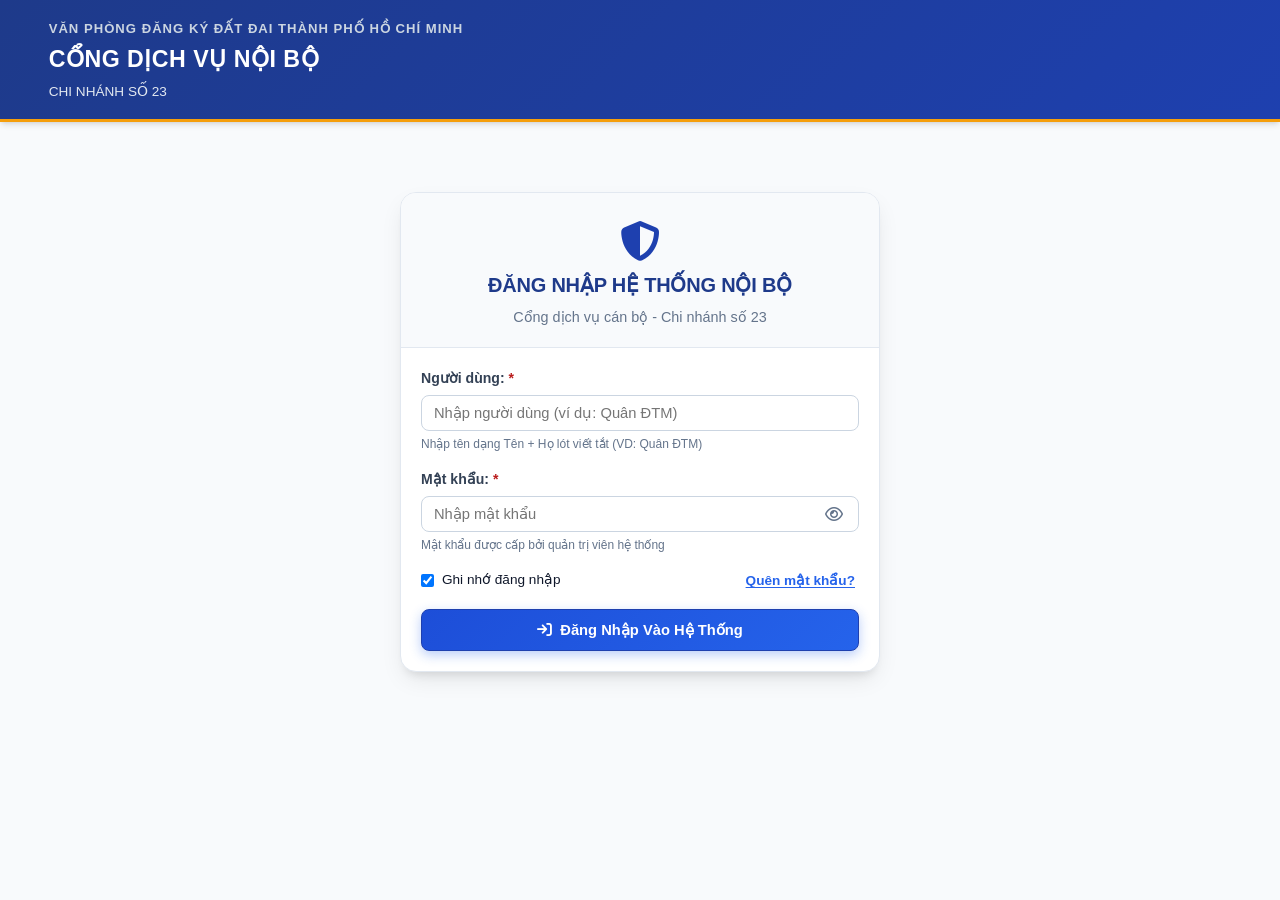
==== index.html @ 9737fd19 "fix(auth): bo hoan toan cccd, doi thanh nguoi dung va ghi nho dang nhap" ====
<!DOCTYPE html>
<html lang="vi">
<head>
  <meta charset="UTF-8">
  <meta name="viewport" content="width=device-width, initial-scale=1.0">
  <title>Cổng Dịch Vụ Nội Bộ - VPĐK Chi Nhánh 23</title>
  
  <!-- FontAwesome 6 Icons -->
  <link rel="stylesheet" href="https://cdnjs.cloudflare.com/ajax/libs/font-awesome/6.4.0/css/all.min.css">
  
  <!-- Giao diện chuẩn hệ thống -->
  <link rel="stylesheet" href="css/style.css">
</head>
<body>

  <!-- ==================== HEADER HỆ THỐNG ==================== -->
  <header class="app-header">
    <div class="header-container">
      <div class="header-title-box">
        <span class="agency-name">VĂN PHÒNG ĐĂNG KÝ ĐẤT ĐAI THÀNH PHỐ HỒ CHÍ MINH</span>
        <h1 class="system-title">CỔNG DỊCH VỤ NỘI BỘ</h1>
        <span class="sub-agency">CHI NHÁNH SỐ 23</span>
      </div>

      <!-- Khu vực thông tin cán bộ đăng nhập (Chỉ hiện khi đã đăng nhập) -->
      <div class="header-action-box" id="headerUserArea" style="display: none;">
        <div class="user-badge">
          <span class="user-icon-svg-box">
            <svg class="user-avatar-svg" viewBox="0 0 24 24" width="20" height="20" fill="none" stroke="currentColor" stroke-width="2" stroke-linecap="round" stroke-linejoin="round"><path d="M20 21v-2a4 4 0 0 0-4-4H8a4 4 0 0 0-4 4v2"/><circle cx="12" cy="7" r="4"/></svg>
          </span>
          <div class="user-info-text">
            <strong id="displayUserName">Cán bộ</strong>
            <small id="displayUserRole">Chi nhánh 23</small>
          </div>
        </div>
        <button id="btnLogout" class="btn btn-header-logout btn-sm">
          <i class="fa-solid fa-arrow-right-from-bracket mr-1"></i> Đăng xuất
        </button>
      </div>
    </div>
  </header>

  <!-- Thông báo Toast Notification -->
  <div id="toastContainer" class="toast-container"></div>

  <!-- ==================== NỘI DUNG CHÍNH ==================== -->
  <main class="main-content">

    <!-- ==================== 1. MÀN HÌNH ĐĂNG NHẬP ==================== -->
    <section id="loginSection" class="card login-card">
      <!-- Đầu form: Xếp DỌC (TRÊN DƯỚI) hoàn toàn, không chia 2 cột -->
      <div class="login-card-header">
        <div class="login-icon-box">
          <i class="fa-solid fa-shield-halved"></i>
        </div>
        <h2 class="login-title">ĐĂNG NHẬP HỆ THỐNG NỘI BỘ</h2>
        <p class="login-subtitle">Cổng dịch vụ cán bộ - Chi nhánh số 23</p>
      </div>

      <div class="card-body">
        <form id="loginForm" autocomplete="on">
          <div class="form-group">
            <label for="loginUsername">Người dùng: <span class="required">*</span></label>
            <div class="password-input-group">
              <input type="text" id="loginUsername" class="form-control" placeholder="Nhập người dùng (ví dụ: Quân ĐTM)" required autocomplete="username">
            </div>
            <small class="field-hint">Nhập tên dạng Tên + Họ lót viết tắt (VD: Quân ĐTM)</small>
          </div>

          <div class="form-group">
            <label for="loginPassword">Mật khẩu: <span class="required">*</span></label>
            <div class="password-input-group">
              <input type="password" id="loginPassword" class="form-control" placeholder="Nhập mật khẩu" required autocomplete="current-password">
              <button type="button" class="btn-toggle-password" id="btnToggleLoginPassword" title="Hiện/ẩn mật khẩu">
                <i class="fa-regular fa-eye"></i>
              </button>
            </div>
            <small class="field-hint">Mật khẩu được cấp bởi quản trị viên hệ thống</small>
          </div>

          <div class="form-check-group login-options-row">
            <label class="checkbox-label">
              <input type="checkbox" id="rememberMe" checked>
              <span>Ghi nhớ đăng nhập</span>
            </label>
            <button type="button" id="btnForgotPassword" class="btn-forgot-password">Quên mật khẩu?</button>
          </div>

          <button type="submit" id="btnLogin" class="btn btn-primary btn-block">
            <i class="fa-solid fa-arrow-right-to-bracket mr-1"></i>
            <span class="btn-text">Đăng Nhập Vào Hệ Thống</span>
          </button>
        </form>
      </div>
    </section>

    <!-- ==================== 2. TRANG CHỦ / PORTAL HUB ==================== -->
    <section id="portalHubSection" class="hub-section" style="display: none;">
      <!-- Hero Banner -->
      <div class="hub-hero-banner">
        <div class="hub-hero-content">
          <h2>Xin chào, <span id="hubGreetingName">Đồng chí</span>!</h2>
          <p>Chào mừng bạn đến với Cổng Dịch Vụ Nội Bộ Chi nhánh số 23. Vui lòng lựa chọn phân hệ làm việc bên dưới:</p>
          <div class="hub-hero-meta">
            <div class="hub-hero-meta-item">
              <i class="fa-solid fa-building-user"></i>
              <span>Đơn vị: <strong>Chi nhánh số 23</strong></span>
            </div>
            <div class="hub-hero-meta-item">
              <i class="fa-solid fa-id-badge"></i>
              <span id="hubUserRole">Chức vụ: <strong>Cán bộ</strong></span>
            </div>
            <div class="hub-hero-meta-item">
              <i class="fa-solid fa-address-card"></i>
              <span id="hubUserAccount">Người dùng: <strong>Đang tải...</strong></span>
            </div>
            <div class="hub-hero-meta-item">
              <i class="fa-solid fa-calendar-day"></i>
              <span id="hubCurrentDate">Hôm nay</span>
            </div>
          </div>
        </div>
      </div>

      <!-- Grid 4 Card Phân Hệ Nghiệp Vụ -->
      <div class="hub-cards-grid">
        <!-- Phân hệ 1: Lịch Công Tác Tuần -->
        <div class="hub-selection-card card-schedule" id="cardSelectSchedule">
          <div class="hub-card-header">
            <div class="hub-card-icon">
              <i class="fa-solid fa-calendar-days"></i>
            </div>
            <div class="hub-card-titles">
              <span class="hub-card-subtitle">Hành chính & Quản lý điều hành</span>
              <h3>ĐĂNG KÝ LỊCH CÔNG TÁC TUẦN</h3>
            </div>
          </div>
          <div class="hub-card-desc">
            Quản lý, đăng ký và tổng hợp lịch họp giao ban, tiếp công dân, kiểm tra hiện trạng thực địa và các cuộc họp tuần của Ban Giám đốc và các Tổ chuyên môn. Xuất văn bản Word (.docx) chuẩn thể thức Nghị định 30/2020/NĐ-CP.
          </div>
          <div class="hub-card-tags">
            <span class="hub-card-tag"><i class="fa-solid fa-file-word text-blue-600 mr-1"></i> Chuẩn NĐ 30/2020</span>
            <span class="hub-card-tag"><i class="fa-solid fa-clock mr-1"></i> Tự động tính Thứ</span>
            <span class="hub-card-tag"><i class="fa-solid fa-shield-halved mr-1"></i> Lưu trữ bảo mật</span>
          </div>
          <div class="hub-card-footer">
            <a href="lich_tuan.html" class="btn-enter-system" id="btnHubGoSchedule">
              <span>Vào Phân Hệ Lịch Tuần</span>
              <i class="fa-solid fa-arrow-right"></i>
            </a>
          </div>
        </div>

        <!-- Phân hệ 2: IT Helpdesk Sự Cố Máy Tính -->
        <div class="hub-selection-card card-it" id="cardSelectHelpdesk">
          <div class="hub-card-header">
            <div class="hub-card-icon">
              <i class="fa-solid fa-headset"></i>
            </div>
            <div class="hub-card-titles">
              <span class="hub-card-subtitle">Công nghệ thông tin & Thiết bị</span>
              <h3>IT HELPDESK & BÁO SỰ CỐ MÁY TÍNH</h3>
            </div>
          </div>
          <div class="hub-card-desc">
            Tiếp nhận và chẩn đoán nhanh sự cố thiết bị tin học (máy tính, máy in, mạng LAN/Internet, phần mềm nghiệp vụ, chữ ký số). Tự động nhận diện cấu hình máy, dán ảnh chụp màn hình phím tắt Ctrl+V và theo dõi hàng đợi xử lý trực tiếp.
          </div>
          <div class="hub-card-tags">
            <span class="hub-card-tag"><i class="fa-solid fa-microchip text-amber-600 mr-1"></i> Tự nhận diện cấu hình</span>
            <span class="hub-card-tag"><i class="fa-solid fa-paste mr-1"></i> Dán ảnh Ctrl + V</span>
            <span class="hub-card-tag"><i class="fa-solid fa-satellite-dish mr-1"></i> Monitoring Live</span>
          </div>
          <div class="hub-card-footer">
            <a href="it_helpdesk.html" class="btn-enter-system" id="btnHubGoHelpdesk">
              <span>Vào Phân Hệ IT Helpdesk</span>
              <i class="fa-solid fa-arrow-right"></i>
            </a>
          </div>
        </div>

        <!-- Phân hệ 3: Lãnh Đạo Giao Việc & Bảng Tiến Độ -->
        <div class="hub-selection-card card-task" id="cardSelectTask">
          <div class="hub-card-header">
            <div class="hub-card-icon">
              <i class="fa-solid fa-list-check"></i>
            </div>
            <div class="hub-card-titles">
              <span class="hub-card-subtitle">Chỉ đạo điều hành & Đôn đốc</span>
              <h3>LÃNH ĐẠO GIAO VIỆC & TIẾN ĐỘ</h3>
            </div>
          </div>
          <div class="hub-card-desc">
            Phân công nhiệm vụ, chỉ đạo xử lý văn bản, giao việc chuyên môn cho 82 cán bộ thuộc 5 tổ. Bảng theo dõi tiến độ thời gian thực, cảnh báo quá hạn Deadline, và in phiếu giao việc chuẩn hành chính.
          </div>
          <div class="hub-card-tags">
            <span class="hub-card-tag"><i class="fa-solid fa-users text-amber-600 mr-1"></i> 82 Cán bộ CN23</span>
            <span class="hub-card-tag"><i class="fa-solid fa-bell text-rose-500 mr-1"></i> Cảnh báo Deadline</span>
            <span class="hub-card-tag"><i class="fa-solid fa-print mr-1"></i> In phiếu giao việc</span>
          </div>
          <div class="hub-card-footer">
            <a href="giao_viec.html" class="btn-enter-system" id="btnHubGoTask">
              <span>Vào Phân Hệ Giao Việc</span>
              <i class="fa-solid fa-arrow-right"></i>
            </a>
          </div>
        </div>

        <!-- Phân hệ 4: Báo Cáo Số Liệu Thực Hiện Cấp Tổ -->
        <div class="hub-selection-card card-report" id="cardSelectReport">
          <div class="hub-card-header">
            <div class="hub-card-icon">
              <i class="fa-solid fa-chart-pie"></i>
            </div>
            <div class="hub-card-titles">
              <span class="hub-card-subtitle">Chỉ số KPI & Tổng hợp số liệu</span>
              <h3>BÁO CÁO SỐ LIỆU CẤP TỔ & KPI</h3>
            </div>
          </div>
          <div class="hub-card-desc">
            Thu thập và theo dõi 8 nhóm chỉ tiêu chuyên môn định kỳ tuần/tháng (tiếp nhận, giải quyết, nộp trực tuyến, nghĩa vụ tài chính, số hóa, VBDLIS). Tự động tính toán tỷ lệ đúng hạn và giám sát KPI.
          </div>
          <div class="hub-card-tags">
            <span class="hub-card-tag"><i class="fa-solid fa-gauge-high text-emerald-600 mr-1"></i> 8 Nhóm chỉ tiêu</span>
            <span class="hub-card-tag"><i class="fa-solid fa-calculator mr-1"></i> Tự tính tỷ lệ %</span>
            <span class="hub-card-tag"><i class="fa-solid fa-file-excel text-emerald-700 mr-1"></i> Xuất Excel & In A4</span>
          </div>
          <div class="hub-card-footer">
            <a href="bao_cao_to.html" class="btn-enter-system" id="btnHubGoReport">
              <span>Vào Phân Hệ Báo Cáo Tổ</span>
              <i class="fa-solid fa-arrow-right"></i>
            </a>
          </div>
        </div>
      </div>

      <!-- Thanh Tiện Ích Phụ -->
      <div style="display: flex; flex-wrap: wrap; gap: 12px; justify-content: center; margin-top: 15px;">
        <a href="https://drive.google.com/drive/folders/1T2LVJKymM-52KBLNeabYxtAT4zfXneND" target="_blank" class="btn btn-secondary btn-sm" style="text-decoration: none;">
          <i class="fa-solid fa-folder-open text-amber-500 mr-1"></i> Mở Kho Phần Mềm Cài Đặt (Google Drive)
        </a>
      </div>
    </section>

  </main>

  <!-- ==================== SCRIPT XỬ LÝ ĐĂNG NHẬP & HUB ==================== -->
  <script>
    // Link kết nối trực tiếp đến Google Apps Script & Google Sheet
    const DEFAULT_SCRIPT_URL = "https://script.google.com/macros/s/AKfycbxLjARkYWp2TegCCdMcfVc3W6qQm6PmhFz71-y8zB_xFXxXbRXpsUhk6aPbJtqVqUHE/exec";
    
    // Toast Notification
    function showToast(message, type = "info") {
      const container = document.getElementById("toastContainer");
      if (!container) return;
      const toast = document.createElement("div");
      toast.className = `toast toast-${type}`;
      toast.innerHTML = `<span class="toast-icon">${type === "success" ? "✓" : (type === "error" ? "✗" : "ℹ")}</span><span class="toast-message">${message}</span>`;
      container.appendChild(toast);
      setTimeout(() => {
        toast.style.opacity = "0";
        setTimeout(() => toast.remove(), 300);
      }, 4000);
    }

    // Toggle Password Visibility
    const btnToggle = document.getElementById("btnToggleLoginPassword");
    const passInput = document.getElementById("loginPassword");
    if (btnToggle && passInput) {
      btnToggle.addEventListener("click", () => {
        const isPass = passInput.type === "password";
        passInput.type = isPass ? "text" : "password";
        btnToggle.innerHTML = isPass ? '<i class="fa-regular fa-eye-slash"></i>' : '<i class="fa-regular fa-eye"></i>';
      });
    }

    // Forgot Password
    const btnForgot = document.getElementById("btnForgotPassword");
    if (btnForgot) {
      btnForgot.addEventListener("click", () => {
        alert("THÔNG BÁO QUÊN MẬT KHẨU:\n\nVui lòng liên hệ Tổ Hành chính - Tổng hợp (Đ/c Tuyền - SĐT: 0909736435) hoặc Quản trị viên để được cấp lại mật khẩu đăng nhập.");
      });
    }

    // Cập nhật ngày hôm nay
    function updateCurrentDate() {
      const now = new Date();
      const days = ["Chủ Nhật", "Thứ Hai", "Thứ Ba", "Thứ Tư", "Thứ Năm", "Thứ Sáu", "Thứ Bảy"];
      const dd = String(now.getDate()).padStart(2, "0");
      const mm = String(now.getMonth() + 1).padStart(2, "0");
      const yyyy = now.getFullYear();
      const el = document.getElementById("hubCurrentDate");
      if (el) el.textContent = `${days[now.getDay()]}, ${dd}/${mm}/${yyyy}`;
    }

    // Hiển thị giao diện Hub
    function showHub(user) {
      document.getElementById("loginSection").style.display = "none";
      document.getElementById("portalHubSection").style.display = "block";
      document.getElementById("headerUserArea").style.display = "flex";

      const name = user.fullname || user.ho_ten || user.name || "Cán bộ";
      const username = user.username || "";
      const phone = user.phone || user.so_dien_thoai || "";
      const role = user.position || user.chuc_vu || "Cán bộ";

      document.getElementById("displayUserName").textContent = name;
      document.getElementById("displayUserRole").textContent = role;
      document.getElementById("hubGreetingName").textContent = name;
      document.getElementById("hubUserRole").innerHTML = `Chức vụ: <strong>${role}</strong>`;
      const accountEl = document.getElementById("hubUserAccount") || document.getElementById("hubUserCccd");
      if (accountEl) {
        let displayStr = username || name;
        if (phone) displayStr += ` • SĐT: ${phone}`;
        accountEl.innerHTML = `Người dùng: <strong>${displayStr || "Đã xác thực"}</strong>`;
      }
      updateCurrentDate();
    }

    // Hiển thị giao diện Đăng nhập
    function showLogin() {
      document.getElementById("loginSection").style.display = "block";
      document.getElementById("portalHubSection").style.display = "none";
      document.getElementById("headerUserArea").style.display = "none";
    }

    // Kiểm tra phiên đăng nhập: Mở mới luôn yêu cầu đăng nhập, chỉ duy trì trong cùng phiên sessionStorage
    function checkSession() {
      // Dọn dẹp dứt điểm các key rác cũ từ phiên bản thử nghiệm trước (tránh auto-login ngoài ý muốn)
      localStorage.removeItem("vpdk_current_user");
      sessionStorage.removeItem("vpdk_current_user");
      localStorage.removeItem("binhduong_user");

      // Khôi phục Người dùng đã ghi nhớ (nếu có) để người dùng đỡ phải gõ lại
      const rememberedAccount = localStorage.getItem("vpdk_remembered_username") || localStorage.getItem("vpdk_remembered_cccd");
      const usernameInput = document.getElementById("loginUsername") || document.getElementById("loginCccd");
      if (rememberedAccount && usernameInput) {
        usernameInput.value = rememberedAccount;
      }

      // Chỉ duy trì đăng nhập nếu người dùng đang trong cùng một phiên duyệt web (sessionStorage)
      const raw = sessionStorage.getItem("binhduong_user");
      if (raw) {
        try {
          const user = JSON.parse(raw);
          showHub(user);
          return true;
        } catch (e) {
          sessionStorage.removeItem("binhduong_user");
        }
      }

      // Mặc định khi mở mới: Luôn luôn hiển thị màn hình ĐĂNG NHẬP để cán bộ nhập Mật khẩu
      showLogin();
      return false;
    }

    // Xử lý Đăng xuất
    const btnLogout = document.getElementById("btnLogout");
    if (btnLogout) {
      btnLogout.addEventListener("click", () => {
        sessionStorage.removeItem("binhduong_user");
        sessionStorage.removeItem("vpdk_current_user");
        localStorage.removeItem("binhduong_user");
        localStorage.removeItem("vpdk_current_user");
        showToast("Đã đăng xuất khỏi hệ thống thành công.", "info");
        showLogin();
      });
    }

    // XỬ LÝ ĐĂNG NHẬP: HỖ TRỢ USERNAME (Quân ĐTM) - KIỂM TRA TRỰC TIẾP TỪ GOOGLE SHEET
    const loginForm = document.getElementById("loginForm");
    if (loginForm) {
      loginForm.addEventListener("submit", async (e) => {
        e.preventDefault();
        const inputEl = document.getElementById("loginUsername") || document.getElementById("loginCccd");
        let identifier = (inputEl ? inputEl.value : "").trim().replace(/^'+/, "");
        const password = (document.getElementById("loginPassword").value || "").trim();
        const remember = document.getElementById("rememberMe").checked;

        if (!identifier || !password) {
          showToast("Vui lòng nhập đầy đủ Người dùng và Mật khẩu!", "error");
          return;
        }

        const btnLogin = document.getElementById("btnLogin");
        btnLogin.disabled = true;
        btnLogin.innerHTML = '<i class="fa-solid fa-spinner fa-spin mr-1"></i> Đang xác thực...';

        let result = null;

        // 1. Gửi trực tiếp lên máy chủ qua POST
        try {
          const res = await fetch(DEFAULT_SCRIPT_URL, {
            method: "POST",
            headers: { "Content-Type": "text/plain;charset=utf-8" },
            body: JSON.stringify({ action: "login", username: identifier, cccd: identifier, password: password })
          });
          result = await res.json();
        } catch (postErr) {
          console.warn("POST error, fallback to GET:", postErr);
        }

        // 2. Dự phòng qua GET nếu POST bị mạng chặn
        if (!result) {
          try {
            const getUrl = `${DEFAULT_SCRIPT_URL}?action=login&username=${encodeURIComponent(identifier)}&cccd=${encodeURIComponent(identifier)}&password=${encodeURIComponent(password)}&t=${Date.now()}`;
            const resGet = await fetch(getUrl);
            result = await resGet.json();
          } catch (getErr) {
            console.warn("GET error:", getErr);
          }
        }

        btnLogin.disabled = false;
        btnLogin.innerHTML = '<i class="fa-solid fa-arrow-right-to-bracket mr-1"></i> <span class="btn-text">Đăng Nhập Vào Hệ Thống</span>';

        if (result) {
          if (result.success && result.user) {
            const u = result.user;
            if (u.status === "Đã nghỉ") {
              alert(`❌ CẢNH BÁO TRUY CẬP:\n\nCán bộ ${u.fullname} đã được ghi nhận trạng thái ĐÃ NGHỈ LÀM VIỆC trên hệ thống nội bộ.\nTài khoản đã bị vô hiệu hóa.`);
              return;
            }

            const userObj = {
              username: u.username || identifier,
              fullname: u.fullname || ("Cán bộ " + (u.username || identifier)),
              name: u.fullname || ("Cán bộ " + (u.username || identifier)),
              cccd: u.cccd || "",
              phone: u.phone || "",
              email: u.email || u.username || identifier,
              position: u.position || "Cán bộ",
              department: u.department || "Chi nhánh số 23",
              role: u.role || "user",
              status: u.status || "Đang làm việc"
            };

            // Ghi nhớ tài khoản nếu người dùng tích chọn
            if (remember) {
              localStorage.setItem("vpdk_remembered_username", userObj.username || identifier);
            } else {
              localStorage.removeItem("vpdk_remembered_username");
              localStorage.removeItem("vpdk_remembered_cccd");
            }

            // Phiên làm việc chỉ lưu trong sessionStorage để bảo mật, đóng trình duyệt là hết phiên
            sessionStorage.setItem("binhduong_user", JSON.stringify(userObj));
            sessionStorage.setItem("vpdk_current_user", JSON.stringify(userObj));
            localStorage.removeItem("binhduong_user");
            localStorage.removeItem("vpdk_current_user");

            showHub(userObj);
            return;
          } else {
            if (result.isRetired) {
              alert(`❌ CẢNH BÁO TRUY CẬP:\n\n${result.message}`);
            } else {
              showToast(result.message || "Tên người dùng hoặc Mật khẩu không chính xác!", "error");
            }
            return;
          }
        } else {
          // Lỗi mất kết nối Internet hoàn toàn
          showToast("Không thể kết nối đến máy chủ hệ thống! Vui lòng kiểm tra lại đường truyền mạng.", "error");
        }
      });
    }

    // Khởi chạy khi load trang
    document.addEventListener("DOMContentLoaded", () => {
      checkSession();
    });
  </script>
</body>
</html>
---- css/style.css ----
/* =========================================================================
   STYLE.CSS: GIAO DIỆN HỆ THỐNG ĐĂNG KÝ LỊCH TUẦN VPĐK
   ========================================================================= */

:root {
  --primary: #1e40af;
  --primary-hover: #1d4ed8;
  --primary-light: #eff6ff;
  --secondary: #475569;
  --secondary-hover: #334155;
  --success: #15803d;
  --success-hover: #166534;
  --danger: #b91c1c;
  --warning: #b45309;
  --info: #0284c7;
  
  --bg-main: #f8fafc;
  --bg-card: #ffffff;
  --border-color: #cbd5e1;
  --border-focus: #3b82f6;
  
  --text-main: #0f172a;
  --text-muted: #64748b;
  --text-light: #ffffff;
  
  --shadow-sm: 0 1px 2px 0 rgb(0 0 0 / 0.05);
  --shadow-md: 0 4px 6px -1px rgb(0 0 0 / 0.1), 0 2px 4px -2px rgb(0 0 0 / 0.1);
  --shadow-lg: 0 10px 15px -3px rgb(0 0 0 / 0.1), 0 4px 6px -4px rgb(0 0 0 / 0.1);
  
  --radius-sm: 4px;
  --radius-md: 8px;
  --radius-lg: 12px;
}

* {
  box-sizing: border-box;
  margin: 0;
  padding: 0;
}

body {
  font-family: -apple-system, BlinkMacSystemFont, "Segoe UI", Roboto, "Helvetica Neue", Arial, sans-serif;
  background-color: var(--bg-main);
  color: var(--text-main);
  line-height: 1.5;
  min-height: 100vh;
  display: flex;
  flex-direction: column;
}

/* ================= HEADER ================= */
.app-header {
  background: linear-gradient(135deg, #1e3a8a 0%, #1e40af 100%);
  color: var(--text-light);
  padding: 16px 24px;
  box-shadow: var(--shadow-md);
  border-bottom: 3px solid #f59e0b;
}

.header-container {
  max-width: 1680px;
  width: 96%;
  margin: 0 auto;
  display: flex;
  justify-content: space-between;
  align-items: center;
  flex-wrap: wrap;
  gap: 16px;
}

.agency-name {
  font-size: 0.82rem;
  letter-spacing: 1px;
  font-weight: 600;
  color: #cbd5e1;
  text-transform: uppercase;
}

.system-title {
  font-size: 1.45rem;
  font-weight: 700;
  letter-spacing: 0.5px;
  margin: 2px 0;
  color: #ffffff;
}

.sub-agency {
  font-size: 0.85rem;
  color: #e2e8f0;
  font-weight: 500;
}

.header-action-box {
  display: flex;
  align-items: center;
  gap: 12px;
}

.user-badge {
  display: flex;
  align-items: center;
  gap: 8px;
  background: rgba(255, 255, 255, 0.15);
  padding: 6px 12px;
  border-radius: var(--radius-md);
  backdrop-filter: blur(4px);
}

.user-icon {
  font-size: 1.2rem;
}

.user-info-text {
  display: flex;
  flex-direction: column;
  line-height: 1.2;
}

.user-info-text strong {
  font-size: 0.9rem;
}

.user-info-text small {
  font-size: 0.75rem;
  color: #cbd5e1;
}

/* ================= MAIN CONTENT ================= */
.main-content {
  flex: 1;
  max-width: 1680px;
  width: 96%;
  margin: 20px auto;
  padding: 0 16px;
}

/* ================= CARDS & LAYOUT ================= */
.card {
  background-color: var(--bg-card);
  border-radius: var(--radius-lg);
  border: 1px solid var(--border-color);
  box-shadow: 0 2px 6px rgba(0, 0, 0, 0.05);
  overflow: hidden;
}

.card-header {
  padding: 16px 20px;
  border-bottom: 1px solid var(--border-color);
  background-color: #f1f5f9;
  display: flex;
  justify-content: space-between;
  align-items: center;
}

.card-header h2 {
  font-size: 1.15rem;
  font-weight: 700;
  color: var(--primary);
}

.card-body {
  padding: 20px;
}

.workspace-grid {
  display: grid;
  grid-template-columns: 390px 1fr;
  gap: 20px;
}

@media (max-width: 1100px) {
  .workspace-grid {
    grid-template-columns: 1fr;
  }
}

/* ================= LOGIN VIEW ================= */
.login-card {
  max-width: 480px;
  margin: 50px auto;
  box-shadow: 0 10px 25px -5px rgba(0, 0, 0, 0.1), 0 8px 10px -6px rgba(0, 0, 0, 0.1);
  border-radius: 16px;
  overflow: hidden;
  border: 1px solid #e2e8f0;
}

/* Đảm bảo Tiêu đề và Mô tả luôn xếp DỌC (TRÊN DƯỚI), tuyệt đối không bị chia 2 cột */
.login-card-header,
.login-card .card-header {
  padding: 28px 24px 20px 24px !important;
  background-color: #f8fafc !important;
  border-bottom: 1px solid #e2e8f0 !important;
  display: flex !important;
  flex-direction: column !important;
  align-items: center !important;
  justify-content: center !important;
  text-align: center !important;
  gap: 8px !important;
  width: 100% !important;
}

.login-icon-box {
  font-size: 2.5rem;
  color: #1e40af;
  margin-bottom: 2px;
  display: flex;
  align-items: center;
  justify-content: center;
  width: 100%;
}

.login-title,
.login-card .card-header h2 {
  margin: 0 !important;
  padding: 0 !important;
  font-size: 1.25rem !important;
  font-weight: 800 !important;
  color: #1e3a8a !important;
  letter-spacing: -0.01em !important;
  text-align: center !important;
  width: 100% !important;
  display: block !important;
  line-height: 1.4 !important;
}

.login-subtitle,
.login-card .card-header p {
  margin: 0 !important;
  padding: 0 !important;
  font-size: 0.9rem !important;
  color: #64748b !important;
  text-align: center !important;
  width: 100% !important;
  display: block !important;
  line-height: 1.4 !important;
}

.text-center {
  text-align: center;
}

.text-muted {
  color: var(--text-muted);
  font-size: 0.85rem;
}

.login-options-row {
  display: flex;
  justify-content: space-between;
  align-items: center;
  margin-bottom: 20px;
  font-size: 0.85rem;
}

.btn-forgot-password {
  background: none;
  border: none;
  color: #2563eb;
  font-size: 0.85rem;
  font-weight: 600;
  cursor: pointer;
  padding: 2px 4px;
  text-decoration: underline;
  text-underline-offset: 2px;
  transition: color 0.15s ease;
}

.btn-forgot-password:hover {
  color: #1d4ed8;
}

/* ================= MODAL QUÊN MẬT KHẨU ================= */
.modal-forgot-card {
  max-width: 440px;
}

.forgot-icon-box {
  width: 68px;
  height: 68px;
  margin: 0 auto 12px;
  background-color: #eff6ff;
  border-radius: 50%;
  display: flex;
  align-items: center;
  justify-content: center;
  color: #2563eb;
  border: 1.5px solid #bfdbfe;
}

.admin-contact-card {
  background: linear-gradient(135deg, #f8fafc 0%, #f1f5f9 100%);
  border: 1.5px solid #cbd5e1;
  border-radius: var(--radius-md);
  padding: 14px 16px;
  text-align: left;
  display: flex;
  flex-direction: column;
  gap: 8px;
}

.admin-contact-name {
  font-size: 0.95rem;
  color: #1e293b;
}

.admin-contact-zalo {
  font-size: 0.95rem;
  color: #0369a1;
}

.admin-contact-zalo strong {
  color: #0284c7;
  font-size: 1.05rem;
  letter-spacing: 0.5px;
}

.btn-zalo {
  background: linear-gradient(135deg, #0068ff 0%, #0053cc 100%);
  color: #ffffff !important;
  border: 1px solid #0053cc;
  box-shadow: 0 4px 12px rgba(0, 104, 255, 0.35);
  font-weight: 600;
  display: inline-flex;
  align-items: center;
  justify-content: center;
  gap: 8px;
  text-decoration: none;
  padding: 11px 18px;
  border-radius: var(--radius-md);
  font-size: 0.95rem;
}

.btn-zalo:hover {
  background: linear-gradient(135deg, #1a7bff 0%, #0068ff 100%);
  color: #ffffff !important;
  box-shadow: 0 6px 18px rgba(0, 104, 255, 0.5);
  transform: translateY(-2px);
}

/* ================= FORMS ================= */
.form-group {
  margin-bottom: 16px;
}

.form-group label {
  display: block;
  font-size: 0.88rem;
  font-weight: 600;
  margin-bottom: 6px;
  color: #334155;
}

.required {
  color: var(--danger);
}

.form-control {
  width: 100%;
  padding: 9px 12px;
  font-size: 0.92rem;
  border: 1px solid var(--border-color);
  border-radius: var(--radius-md);
  background-color: #ffffff;
  color: var(--text-main);
  transition: border-color 0.15s ease-in-out, box-shadow 0.15s ease-in-out;
  font-family: inherit;
}

.form-control:focus {
  outline: none;
  border-color: var(--border-focus);
  box-shadow: 0 0 0 3px rgba(59, 130, 246, 0.2);
}

.form-control.auto-filled {
  background-color: #f8fafc;
  font-weight: 600;
  color: var(--primary);
  border-color: #93c5fd;
  cursor: not-allowed;
}

.badge-auto {
  background-color: #dbeafe;
  color: #1e40af;
  font-size: 0.72rem;
  padding: 2px 6px;
  border-radius: 4px;
  font-weight: 600;
  margin-left: 6px;
}

.form-row {
  display: flex;
  gap: 12px;
}

.col-half {
  flex: 1;
}

.field-hint {
  font-size: 0.75rem;
  color: var(--text-muted);
  display: block;
  margin-top: 4px;
}

.label-with-counter {
  display: flex;
  justify-content: space-between;
  align-items: center;
  margin-bottom: 6px;
}

.char-counter {
  font-size: 0.75rem;
  color: var(--text-muted);
}

.char-counter.warning {
  color: var(--warning);
  font-weight: 600;
}

.char-counter.limit {
  color: var(--danger);
  font-weight: 700;
}

/* ================= Ô CHỌN NGÀY CHUẨN NGÀY/THÁNG/NĂM (DD/MM/YYYY) ================= */
.date-input-calendar {
  cursor: pointer;
  background-color: #ffffff !important;
  font-weight: 600;
  color: #0f172a;
  letter-spacing: 0.5px;
  background-image: url("data:image/svg+xml,%3Csvg xmlns='http://www.w3.org/2000/svg' width='18' height='18' viewBox='0 0 24 24' fill='none' stroke='%232563eb' stroke-width='2' stroke-linecap='round' stroke-linejoin='round'%3E%3Crect x='3' y='4' width='18' height='18' rx='2' ry='2'%3E%3C/rect%3E%3Cline x1='16' y1='2' x2='16' y2='6'%3E%3C/line%3E%3Cline x1='8' y1='2' x2='8' y2='6'%3E%3C/line%3E%3Cline x1='3' y1='10' x2='21' y2='10'%3E%3C/line%3E%3C/svg%3E");
  background-repeat: no-repeat;
  background-position: right 12px center;
  padding-right: 38px !important;
}

.date-input-calendar:hover {
  border-color: #60a5fa;
}

/* Tùy biến popup lịch Flatpickr đồng bộ giao diện hành chính */
.flatpickr-calendar {
  box-shadow: 0 10px 25px -5px rgba(0, 0, 0, 0.15), 0 8px 10px -6px rgba(0, 0, 0, 0.1);
  border-radius: 12px;
  border: 1px solid #cbd5e1;
  font-family: inherit;
  z-index: 9999;
}

.flatpickr-months .flatpickr-month {
  background: #1e3a8a;
  color: #ffffff;
  fill: #ffffff;
  border-top-left-radius: 11px;
  border-top-right-radius: 11px;
  padding: 8px 0;
}

.flatpickr-current-month {
  font-size: 1.05rem;
  font-weight: 700;
  color: #ffffff !important;
}

.flatpickr-current-month .flatpickr-monthDropdown-months,
.flatpickr-current-month input.cur-year {
  color: #ffffff !important;
  font-weight: 700;
}

.flatpickr-months .flatpickr-prev-month, 
.flatpickr-months .flatpickr-next-month {
  color: #ffffff !important;
  fill: #ffffff !important;
  padding: 8px;
}

.flatpickr-months .flatpickr-prev-month:hover svg, 
.flatpickr-months .flatpickr-next-month:hover svg {
  fill: #93c5fd !important;
}

span.flatpickr-weekday {
  color: #1e3a8a;
  font-weight: 700;
}

.flatpickr-day.selected, 
.flatpickr-day.startRange, 
.flatpickr-day.endRange, 
.flatpickr-day.selected.inRange, 
.flatpickr-day.selected:focus, 
.flatpickr-day.selected:hover, 
.flatpickr-day.selected:active {
  background: #1e3a8a !important;
  border-color: #1e3a8a !important;
  font-weight: 700;
  color: #ffffff !important;
}

.flatpickr-day.today {
  border-color: #3b82f6 !important;
  color: #1e40af;
  font-weight: 700;
}

.flatpickr-day.today:hover {
  background: #dbeafe !important;
}

.flatpickr-day:hover {
  background: #f1f5f9;
}

/* ================= ĐỒNG HỒ CHỌN THỜI GIAN BẮT ĐẦU & KẾT THÚC (HỆ 24H) ================= */
.time-input-clock {
  font-size: 1rem;
  font-weight: 600;
  letter-spacing: 0.5px;
  color: #1e293b;
  cursor: pointer;
  background-color: #ffffff !important;
  background-image: url("data:image/svg+xml,%3Csvg xmlns='http://www.w3.org/2000/svg' width='18' height='18' viewBox='0 0 24 24' fill='none' stroke='%230284c7' stroke-width='2' stroke-linecap='round' stroke-linejoin='round'%3E%3Ccircle cx='12' cy='12' r='10'%3E%3C/circle%3E%3Cpolyline points='12 6 12 12 16 14'%3E%3C/polyline%3E%3C/svg%3E");
  background-repeat: no-repeat;
  background-position: right 10px center;
  padding-right: 34px !important;
}

.time-input-clock:hover {
  border-color: #60a5fa;
}

/* Tùy biến popup chọn giờ Flatpickr 24h */
.flatpickr-time {
  max-height: 48px;
  line-height: 48px;
  border-radius: 8px;
  background-color: #ffffff;
}

.flatpickr-time input {
  font-weight: 700;
  font-size: 1.15rem;
  color: #1e3a8a !important;
}

.flatpickr-time .flatpickr-time-separator {
  font-weight: 700;
  font-size: 1.15rem;
  color: #1e3a8a;
}

.time-select-container {
  display: flex;
  flex-direction: column;
}

.time-select-container select {
  cursor: pointer;
  background-color: #ffffff;
  font-weight: 500;
}

.time-select-container select optgroup {
  font-weight: 700;
  color: #1e3a8a;
  background-color: #f8fafc;
}

.time-select-container select option {
  font-weight: normal;
  color: #0f172a;
  padding: 6px;
  background-color: #ffffff;
}

.form-check-group {
  margin-bottom: 18px;
}

.checkbox-label {
  display: flex;
  align-items: center;
  gap: 8px;
  font-size: 0.85rem;
  cursor: pointer;
  user-select: none;
}

/* ================= BUTTONS (ĐỘ TƯƠNG PHẢN CAO - VECTOR SVG ICONS TRẮNG TINH KHÔI) ================= */
.btn {
  display: inline-flex;
  align-items: center;
  justify-content: center;
  gap: 8px;
  font-weight: 600;
  font-size: 0.92rem;
  padding: 10px 18px;
  border-radius: var(--radius-md);
  border: 1px solid transparent;
  cursor: pointer;
  transition: all 0.22s cubic-bezier(0.4, 0, 0.2, 1);
  text-decoration: none;
  line-height: 1.4;
  color: #ffffff !important;
}

/* Vector SVG icons chuẩn màu trắng tinh trên nền tối */
.btn-svg {
  display: inline-block;
  vertical-align: middle;
  stroke: #ffffff;
  color: #ffffff;
  flex-shrink: 0;
  transition: transform 0.2s ease;
}

.btn:hover .btn-svg {
  transform: scale(1.08);
}

.btn-svg.spin {
  animation: btn-spin 0.9s linear infinite;
}

@keyframes btn-spin {
  from { transform: rotate(0deg); }
  to { transform: rotate(360deg); }
}

.user-icon-svg-box {
  display: inline-flex;
  align-items: center;
  justify-content: center;
  width: 32px;
  height: 32px;
  background: rgba(255, 255, 255, 0.18);
  border-radius: 50%;
  color: #ffffff;
}

.user-avatar-svg {
  stroke: #ffffff;
}

/* 1. Nút Đăng nhập & Nút Đăng ký (Xanh Hoàng Gia Sang Trọng - Hover sáng bừng nổi bật) */
.btn-primary,
.btn-register {
  background: linear-gradient(135deg, #1d4ed8 0%, #2563eb 100%);
  color: #ffffff !important;
  border: 1px solid #1e40af;
  box-shadow: 0 4px 12px rgba(37, 99, 235, 0.32);
}
.btn-primary:hover,
.btn-register:hover {
  background: linear-gradient(135deg, #2563eb 0%, #3b82f6 100%);
  color: #ffffff !important;
  box-shadow: 0 6px 20px rgba(37, 99, 235, 0.48);
  transform: translateY(-2px);
}
.btn-primary:active,
.btn-register:active {
  transform: translateY(0);
  box-shadow: 0 2px 6px rgba(37, 99, 235, 0.3);
}

/* 2. Nút Làm mới biểu mẫu (Slate Graphite trầm tĩnh, chữ và icon trắng tinh khôi) */
.btn-reset,
.btn-secondary {
  background: linear-gradient(135deg, #475569 0%, #334155 100%);
  color: #ffffff !important;
  border: 1px solid #334155;
  box-shadow: 0 3px 8px rgba(51, 65, 85, 0.22);
}
.btn-reset:hover,
.btn-secondary:hover {
  background: linear-gradient(135deg, #64748b 0%, #475569 100%);
  color: #ffffff !important;
  box-shadow: 0 5px 15px rgba(71, 85, 105, 0.35);
  transform: translateY(-2px);
}
.btn-reset:active,
.btn-secondary:active {
  transform: translateY(0);
}

/* 3. Nút Làm mới danh sách trong Bảng (Ocean Cyan / Sky Blue tươi sáng - Chữ trắng) */
.btn-refresh {
  background: linear-gradient(135deg, #0284c7 0%, #0369a1 100%);
  color: #ffffff !important;
  border: 1px solid #0284c7;
  box-shadow: 0 3px 8px rgba(2, 132, 199, 0.25);
}
.btn-refresh:hover {
  background: linear-gradient(135deg, #38bdf8 0%, #0284c7 100%);
  color: #ffffff !important;
  box-shadow: 0 5px 16px rgba(2, 132, 199, 0.42);
  transform: translateY(-2px);
}
.btn-refresh:active {
  transform: translateY(0);
}

/* 4. Nút Xuất Lịch tuần Word (Ngọc lục bảo Emerald tươi - Nổi bật uy tín) */
.btn-success {
  background: linear-gradient(135deg, #059669 0%, #047857 100%);
  color: #ffffff !important;
  border: 1px solid #047857;
  box-shadow: 0 4px 12px rgba(5, 150, 105, 0.32);
}
.btn-success:hover {
  background: linear-gradient(135deg, #10b981 0%, #059669 100%);
  color: #ffffff !important;
  box-shadow: 0 6px 20px rgba(16, 185, 129, 0.48);
  transform: translateY(-2px);
}
.btn-success:active {
  transform: translateY(0);
}

/* 5. Nút Cài đặt Sheet trên Header */
.btn-header-config {
  background: linear-gradient(135deg, #d97706 0%, #f59e0b 100%);
  color: #ffffff !important;
  border: 1px solid rgba(255, 255, 255, 0.4);
  box-shadow: 0 2px 4px rgba(0, 0, 0, 0.2);
}
.btn-header-config:hover {
  background: linear-gradient(135deg, #fbbf24 0%, #d97706 100%);
  color: #ffffff !important;
  transform: translateY(-1px);
}

/* 6. Nút Đăng xuất trên Header */
.btn-header-logout {
  background: linear-gradient(135deg, #dc2626 0%, #b91c1c 100%);
  color: #ffffff !important;
  border: 1px solid rgba(255, 255, 255, 0.3);
  box-shadow: 0 2px 4px rgba(0, 0, 0, 0.2);
}
.btn-header-logout:hover {
  background: linear-gradient(135deg, #ef4444 0%, #dc2626 100%);
  color: #ffffff !important;
  transform: translateY(-1px);
}

/* 7. Nút Cài đặt Server dành riêng cho Quản trị viên (Đỗ Trọng Minh Quân) */
.btn-admin-config {
  background: linear-gradient(135deg, #4f46e5 0%, #3730a3 100%);
  color: #ffffff !important;
  border: 1px solid rgba(255, 255, 255, 0.4);
  box-shadow: 0 2px 4px rgba(55, 48, 163, 0.35);
  font-weight: 600;
}
.btn-admin-config:hover {
  background: linear-gradient(135deg, #6366f1 0%, #4f46e5 100%);
  color: #ffffff !important;
  box-shadow: 0 4px 10px rgba(79, 70, 229, 0.45);
  transform: translateY(-1px);
}

.btn-block {
  width: 100%;
}

.btn-lg {
  padding: 12px 20px;
  font-size: 1rem;
}

.btn-sm {
  padding: 6px 12px;
  font-size: 0.82rem;
}

.form-actions {
  display: flex;
  flex-direction: column;
  gap: 12px;
  margin-top: 22px;
}

/* ================= SCHEDULE TABLE ================= */
.table-header-flex {
  display: flex;
  justify-content: space-between;
  align-items: center;
  flex-wrap: wrap;
  gap: 12px;
}

.table-actions {
  display: flex;
  gap: 10px;
  align-items: center;
}

.table-filter-bar {
  display: flex;
  align-items: center;
  justify-content: space-between;
  margin-bottom: 14px;
  gap: 16px;
}

.total-count-badge {
  background-color: #e0f2fe;
  color: #0369a1;
  font-size: 0.8rem;
  font-weight: 600;
  padding: 4px 10px;
  border-radius: 12px;
  white-space: nowrap;
}

.table-responsive {
  overflow-x: auto;
}

.schedule-table {
  width: 100%;
  border-collapse: collapse;
  font-size: 0.9rem;
  text-align: left;
}

.schedule-table th {
  background-color: #f8fafc;
  color: #334155;
  font-weight: 700;
  padding: 12px 14px;
  border-bottom: 2px solid #cbd5e1;
  font-size: 0.82rem;
  text-transform: uppercase;
  letter-spacing: 0.5px;
}

.schedule-table td {
  padding: 12px 14px;
  border-bottom: 1px solid #e2e8f0;
  vertical-align: middle;
  line-height: 1.45;
}

.schedule-table th:nth-child(2),
.schedule-table td:nth-child(2) {
  width: 155px;
  min-width: 150px;
  white-space: nowrap;
}

.schedule-table tr:hover td {
  background-color: #f1f5f9;
}

.badge {
  display: inline-block;
  padding: 3px 8px;
  border-radius: 4px;
  font-size: 0.75rem;
  font-weight: 600;
}

.badge-info {
  background-color: #e0f2fe;
  color: #0369a1;
}

.day-badge {
  font-weight: 700;
  color: #1e40af;
  display: block;
}

.date-text {
  font-size: 0.8rem;
  color: #64748b;
}

.user-tag {
  font-size: 0.8rem;
  font-weight: 600;
  color: #334155;
  background-color: #f1f5f9;
  border: 1px solid #e2e8f0;
  padding: 3px 8px;
  border-radius: 6px;
  display: inline-block;
  max-width: 150px;
  overflow: hidden;
  text-overflow: ellipsis;
  white-space: nowrap;
}

/* ================= SORT BADGE ================= */
.sort-order-badge {
  display: inline-flex;
  align-items: center;
  gap: 5px;
  font-size: 0.8rem;
  font-weight: 700;
  color: #0369a1;
  background-color: #e0f2fe;
  padding: 6px 12px;
  border-radius: var(--radius-md);
  border: 1px solid #bae6fd;
  white-space: nowrap;
}

.sort-icon-svg {
  stroke: #0284c7;
}

/* ================= TRUNCATION & OVERFLOW HANDLING (500 KÝ TỰ) ================= */
.cell-content-box {
  display: flex;
  flex-direction: column;
  gap: 4px;
}

.cell-text-truncated {
  display: -webkit-box;
  -webkit-line-clamp: 2;
  -webkit-box-orient: vertical;
  overflow: hidden;
  text-overflow: ellipsis;
  word-break: break-word;
  line-height: 1.45;
}

.btn-detail-link {
  background: none;
  border: none;
  color: #2563eb;
  font-size: 0.76rem;
  font-weight: 700;
  padding: 2px 0;
  cursor: pointer;
  text-align: left;
  display: inline-flex;
  align-items: center;
  gap: 3px;
  text-decoration: underline;
  text-underline-offset: 2px;
  transition: color 0.15s ease;
}

.btn-detail-link:hover {
  color: #1d4ed8;
}

.schedule-row-clickable {
  cursor: pointer;
  transition: background-color 0.15s ease, opacity 0.2s ease;
}

.schedule-row-clickable:hover td {
  background-color: #f8fafc;
}

/* ================= TRẠNG THÁI CUỘC HỌP (REAL-TIME STATUS PILLS) ================= */
.time-status-container {
  display: flex;
  flex-direction: column;
  gap: 4px;
  align-items: flex-start;
  white-space: nowrap;
}

.meeting-time-value {
  color: #0369a1;
  font-size: 0.92rem;
  font-weight: 700;
  letter-spacing: 0.5px;
  white-space: nowrap;
  line-height: 1.3;
}

.status-pill {
  display: inline-flex;
  align-items: center;
  gap: 4px;
  padding: 2px 7px;
  font-size: 0.7rem;
  font-weight: 600;
  border-radius: 9999px;
  white-space: nowrap;
  line-height: 1.25;
}

/* 1. Sắp diễn ra (Xanh dương dịu) */
.status-upcoming {
  background-color: #e0f2fe;
  color: #0369a1;
  border: 1px solid #bae6fd;
}

/* 2. Đang diễn ra (Xanh lá có chấm nhấp nháy sinh động) */
.status-ongoing {
  background-color: #dcfce7;
  color: #15803d;
  border: 1px solid #86efac;
}
.status-ongoing::before {
  content: "";
  display: inline-block;
  width: 6px;
  height: 6px;
  background-color: #16a34a;
  border-radius: 50%;
  animation: pulse-dot 1.5s infinite ease-in-out;
}

@keyframes pulse-dot {
  0% { transform: scale(0.9); opacity: 0.7; }
  50% { transform: scale(1.35); opacity: 1; }
  100% { transform: scale(0.9); opacity: 0.7; }
}

/* 3. Đã diễn ra (Slate mờ bôi xám cuộc họp cũ) */
.status-past {
  background-color: #f1f5f9;
  color: #64748b;
  border: 1px solid #cbd5e1;
}

/* Hiệu ứng làm mờ / bôi xám cho hàng cuộc họp đã qua */
.schedule-row-clickable.row-meeting-past {
  background-color: #fafbfc;
  opacity: 0.62;
  transition: opacity 0.2s ease, background-color 0.2s ease;
}

.schedule-row-clickable.row-meeting-past:hover {
  background-color: #f1f5f9;
  opacity: 0.92;
}

.row-meeting-past .meeting-time-value {
  color: #64748b !important;
  text-decoration: line-through;
  text-decoration-color: #94a3b8;
}

.row-meeting-past .day-badge {
  color: #64748b !important;
}

/* ================= PAGINATION BAR ================= */
.pagination-bar {
  display: flex;
  justify-content: space-between;
  align-items: center;
  padding: 12px 16px;
  border-top: 1px solid var(--border-color);
  background-color: #f8fafc;
  flex-wrap: wrap;
  gap: 12px;
}

.pagination-info {
  font-size: 0.84rem;
  color: #64748b;
}

.pagination-info strong {
  color: #1e293b;
}

.pagination-controls {
  display: flex;
  align-items: center;
  gap: 6px;
}

.page-btn {
  min-width: 34px;
  height: 34px;
  padding: 0 10px;
  border: 1px solid #cbd5e1;
  background-color: #ffffff;
  color: #334155;
  border-radius: var(--radius-sm);
  font-size: 0.85rem;
  font-weight: 600;
  cursor: pointer;
  display: inline-flex;
  align-items: center;
  justify-content: center;
  transition: all 0.15s ease;
}

.page-btn:hover:not(:disabled) {
  background-color: #eff6ff;
  border-color: #2563eb;
  color: #2563eb;
}

.page-btn.active {
  background: linear-gradient(135deg, #1d4ed8 0%, #2563eb 100%);
  border-color: #1d4ed8;
  color: #ffffff !important;
  box-shadow: 0 2px 6px rgba(37, 99, 235, 0.3);
}

.page-btn:disabled {
  opacity: 0.45;
  cursor: not-allowed;
  background-color: #f1f5f9;
}

/* ================= MODAL CHI TIẾT LỊCH ĐĂNG KÝ ================= */
.modal-detail-card {
  max-width: 640px;
  width: 95%;
  box-shadow: 0 20px 25px -5px rgba(0, 0, 0, 0.2), 0 10px 10px -5px rgba(0, 0, 0, 0.1);
}

.detail-header-title {
  display: flex;
  align-items: center;
  gap: 10px;
}

.detail-badge-day {
  background-color: #dbeafe;
  color: #1e40af;
  font-weight: 700;
  font-size: 0.82rem;
  padding: 4px 10px;
  border-radius: 12px;
}

.detail-modal-body {
  display: flex;
  flex-direction: column;
  gap: 16px;
  max-height: 72vh;
  overflow-y: auto;
  padding: 20px;
}

.detail-meta-grid {
  display: grid;
  grid-template-columns: 1fr 1fr;
  gap: 12px;
  background-color: #f8fafc;
  padding: 12px 16px;
  border-radius: var(--radius-md);
  border: 1px solid #e2e8f0;
}

.detail-meta-item.full-width {
  grid-column: span 2;
}

.meta-label {
  font-size: 0.8rem;
  color: #64748b;
  display: block;
  margin-bottom: 3px;
  font-weight: 500;
}

.time-highlight {
  color: #0284c7;
  font-size: 1.05rem;
}

.detail-section {
  display: flex;
  flex-direction: column;
  gap: 6px;
}

.section-label {
  font-weight: 700;
  font-size: 0.88rem;
  color: #1e293b;
}

.detail-box {
  padding: 12px 16px;
  border-radius: var(--radius-md);
  font-size: 0.93rem;
  line-height: 1.6;
  white-space: pre-wrap;
  word-break: break-word;
  border: 1px solid #e2e8f0;
  background-color: #ffffff;
}

.content-box {
  background-color: #f0fdf4;
  border-color: #bbf7d0;
  color: #14532d;
}

.attendees-box {
  background-color: #f8fafc;
  color: #334155;
}

.location-box {
  background-color: #fffbeb;
  border-color: #fef3c7;
  color: #92400e;
}

/* ================= MODAL ================= */
.modal-overlay {
  position: fixed;
  top: 0;
  left: 0;
  right: 0;
  bottom: 0;
  background-color: rgba(15, 23, 42, 0.6);
  display: flex;
  align-items: center;
  justify-content: center;
  z-index: 999;
  padding: 20px;
  backdrop-filter: blur(2px);
}

.modal-card {
  background-color: #ffffff;
  border-radius: var(--radius-lg);
  max-width: 560px;
  width: 100%;
  box-shadow: var(--shadow-lg);
  overflow: hidden;
}

.modal-header {
  padding: 16px 20px;
  border-bottom: 1px solid var(--border-color);
  display: flex;
  justify-content: space-between;
  align-items: center;
}

.modal-close {
  background: none;
  border: none;
  font-size: 1.5rem;
  cursor: pointer;
  color: var(--text-muted);
}

.modal-body {
  padding: 20px;
}

.modal-footer {
  padding: 14px 20px;
  background-color: #f8fafc;
  border-top: 1px solid var(--border-color);
  display: flex;
  justify-content: flex-end;
  gap: 10px;
}

.status-box {
  display: flex;
  align-items: center;
  gap: 8px;
  margin: 12px 0;
  font-size: 0.85rem;
}

.status-indicator {
  width: 10px;
  height: 10px;
  border-radius: 50%;
  background-color: #94a3b8;
}

.status-indicator.connected {
  background-color: #22c55e;
}

.status-indicator.error {
  background-color: #ef4444;
}

.alert {
  padding: 12px;
  border-radius: var(--radius-md);
  margin-top: 12px;
}

.alert-info {
  background-color: #eff6ff;
  border: 1px solid #bfdbfe;
  color: #1e40af;
}

/* ================= MODAL TÙY CHỌN XUẤT WORD ================= */
.modal-export-card {
  max-width: 580px;
}

.export-subtitle {
  color: #475569;
  font-size: 0.92rem;
  margin-bottom: 16px;
  line-height: 1.45;
}

.export-options-group {
  display: flex;
  flex-direction: column;
  gap: 12px;
  margin-bottom: 16px;
}

.export-radio-card {
  display: flex;
  align-items: flex-start;
  gap: 12px;
  padding: 14px 16px;
  border: 1.5px solid #cbd5e1;
  border-radius: var(--radius-md);
  background-color: #ffffff;
  cursor: pointer;
  transition: all 0.2s ease;
  user-select: none;
}

.export-radio-card:hover {
  border-color: #60a5fa;
  background-color: #f8fafc;
}

.export-radio-card input[type="radio"] {
  margin-top: 3px;
  accent-color: #1e40af;
  width: 17px;
  height: 17px;
  cursor: pointer;
}

.export-radio-card.active {
  border-color: #2563eb;
  background-color: #eff6ff;
  box-shadow: 0 0 0 1px #2563eb;
}

.radio-card-content {
  display: flex;
  flex-direction: column;
  gap: 3px;
}

.radio-card-content strong {
  font-size: 0.96rem;
  color: #1e293b;
}

.radio-card-content small {
  font-size: 0.8rem;
  color: #64748b;
}

.export-range-box {
  background-color: #f8fafc;
  border: 1.5px dashed #cbd5e1;
  border-radius: var(--radius-md);
  padding: 14px 16px;
  margin-bottom: 16px;
  animation: fadeIn 0.2s ease;
}

.quick-date-buttons {
  display: flex;
  gap: 8px;
  margin-top: 6px;
  flex-wrap: wrap;
}

.btn-quick-date {
  padding: 5px 12px;
  font-size: 0.8rem;
  font-weight: 600;
  border-radius: 6px;
  border: 1px solid #cbd5e1;
  background-color: #ffffff;
  color: #334155;
  cursor: pointer;
  transition: all 0.15s ease;
}

.btn-quick-date:hover {
  background-color: #e0f2fe;
  color: #0369a1;
  border-color: #7dd3fc;
}

.export-preview-info {
  background-color: #f1f5f9;
  border-radius: 6px;
  padding: 10px 14px;
  font-size: 0.88rem;
  color: #334155;
  border-left: 3px solid #3b82f6;
}

/* ================= SYNC WARNING BANNER ================= */
.sync-warning-banner {
  background: linear-gradient(135deg, #fffbeb 0%, #fef3c7 100%);
  border: 1.5px solid #f59e0b;
  border-radius: var(--radius-md);
  padding: 14px 18px;
  margin-bottom: 20px;
  display: flex;
  align-items: center;
  justify-content: space-between;
  gap: 16px;
  box-shadow: 0 2px 6px rgba(245, 158, 11, 0.15);
}

.sync-banner-content {
  display: flex;
  align-items: center;
  gap: 14px;
}

.sync-banner-icon {
  font-size: 1.8rem;
  line-height: 1;
}

.sync-banner-text strong {
  color: #92400e;
  font-size: 0.95rem;
  display: block;
}

.sync-banner-text p {
  color: #78350f;
  font-size: 0.85rem;
  margin-top: 3px;
  line-height: 1.35;
}

.btn-warning-contrast {
  background: linear-gradient(135deg, #d97706 0%, #b45309 100%);
  color: #ffffff !important;
  border: 1px solid #92400e;
  font-weight: 700;
  white-space: nowrap;
  box-shadow: 0 2px 4px rgba(0, 0, 0, 0.15);
}

.btn-warning-contrast:hover {
  background: #92400e;
  color: #ffffff !important;
}

/* ================= TOASTS ================= */
.toast-container {
  position: fixed;
  top: 20px;
  right: 20px;
  z-index: 10000;
  display: flex;
  flex-direction: column;
  gap: 10px;
}

.toast {
  min-width: 300px;
  max-width: 420px;
  padding: 12px 16px;
  border-radius: var(--radius-md);
  box-shadow: var(--shadow-lg);
  color: #ffffff;
  font-size: 0.9rem;
  display: flex;
  align-items: center;
  justify-content: space-between;
  animation: slideIn 0.3s ease-out;
}

.toast.success { background-color: #15803d; }
.toast.error { background-color: #b91c1c; }
.toast.info { background-color: #0369a1; }
.toast.warning { background-color: #b45309; }

@keyframes slideIn {
  from { transform: translateX(100%); opacity: 0; }
  to { transform: translateX(0); opacity: 1; }
}

/* ================= THIẾT KẾ RESPONSIVE CHUYÊN SÂU DI ĐỘNG (MOBILE & TABLET) ================= */
@media (max-width: 768px) {
  body {
    font-size: 15px;
  }

  .app-header {
    padding: 12px 14px;
  }

  .header-container {
    flex-direction: column;
    align-items: stretch;
    text-align: center;
    gap: 12px;
  }

  .system-title {
    font-size: 1.15rem;
    line-height: 1.3;
  }

  .agency-name, .sub-agency {
    font-size: 0.76rem;
  }

  .header-action-box {
    justify-content: center;
    flex-wrap: wrap;
    gap: 8px;
    width: 100%;
  }

  .user-badge {
    width: 100%;
    justify-content: center;
  }

  .main-content {
    margin: 12px auto;
    padding: 0 10px;
  }

  .workspace-grid {
    grid-template-columns: 1fr;
    gap: 16px;
  }

  .login-card {
    margin: 16px auto;
    padding: 0;
  }

  /* Form touch inputs: cỡ 16px để iOS không tự zoom màn hình */
  .form-control {
    font-size: 16px !important;
    padding: 12px 14px;
    min-height: 48px;
  }

  .form-row {
    flex-direction: column;
    gap: 12px;
  }

  .btn {
    min-height: 46px;
    font-size: 0.95rem;
  }

  .btn-lg {
    padding: 14px 20px;
    font-size: 1.05rem;
  }

  .form-actions {
    gap: 10px;
  }

  .table-header-flex {
    flex-direction: column;
    align-items: stretch;
    gap: 12px;
  }

  .table-actions {
    flex-direction: column;
    width: 100%;
    gap: 8px;
  }

  .table-actions .btn {
    width: 100%;
  }

  .table-filter-bar {
    flex-direction: column;
    gap: 10px;
  }

  /* Biến bảng lịch thành dạng Card trực quan trên màn hình di động */
  .schedule-table thead {
    display: none;
  }

  .schedule-table,
  .schedule-table tbody,
  .schedule-table tr,
  .schedule-table td {
    display: block;
    width: 100%;
  }

  .schedule-table tr {
    margin-bottom: 14px;
    background: #ffffff;
    border: 1.5px solid #cbd5e1;
    border-radius: var(--radius-md);
    padding: 14px;
    box-shadow: 0 2px 6px rgba(0, 0, 0, 0.06);
  }

  .schedule-table td {
    padding: 8px 0;
    border-bottom: 1px dashed #e2e8f0;
    display: flex;
    justify-content: space-between;
    align-items: flex-start;
    text-align: right;
  }

  .schedule-table td:last-child {
    border-bottom: none;
    padding-bottom: 0;
  }

  .schedule-table td::before {
    content: attr(data-label);
    font-weight: 700;
    color: #475569;
    font-size: 0.82rem;
    text-align: left;
    margin-right: 12px;
    white-space: nowrap;
    min-width: 90px;
  }

  .schedule-table td.empty-state {
    display: block;
    text-align: center;
    border: none;
    padding: 16px;
  }
  .schedule-table td.empty-state::before {
    display: none;
  }

  .schedule-table td .cell-content-box {
    max-width: 65%;
    align-items: flex-end;
    text-align: right;
  }

  .schedule-table td .cell-text-truncated {
    text-align: right;
  }

  .schedule-table td .time-status-container {
    align-items: flex-end;
  }

  .pagination-bar {
    flex-direction: column;
    align-items: center;
    gap: 10px;
    text-align: center;
  }

  .pagination-controls {
    flex-wrap: wrap;
    justify-content: center;
  }

  .detail-meta-grid {
    grid-template-columns: 1fr;
  }

  .detail-meta-item.full-width {
    grid-column: span 1;
  }

  .sync-warning-banner {
    flex-direction: column;
    align-items: stretch;
    text-align: left;
  }

  .btn-warning-contrast {
    width: 100%;
    text-align: center;
  }
}

/* ================= FOOTER ================= */
.app-footer {
  text-align: center;
  padding: 18px 20px;
  font-size: 0.82rem;
  color: var(--text-muted);
  border-top: 1px solid var(--border-color);
  background-color: #ffffff;
  display: flex;
  flex-direction: column;
  gap: 6px;
}

.footer-copy {
  margin: 0;
  color: #64748b;
  font-weight: 500;
}

.footer-credit {
  margin: 0;
  color: #475569;
  font-size: 0.84rem;
}

.footer-credit strong {
  color: #1e40af;
  font-weight: 700;
}


/* =========================================================================
   BỔ SUNG CHO HỆ THỐNG HỢP NHẤT (PORTAL HUB, REGISTER & IT HELPDESK)
   ========================================================================= */

/* --- Navigation Tabs trên Header --- */
.header-nav-tabs {
  display: flex;
  align-items: center;
  gap: 8px;
  margin-left: 20px;
}

.nav-tab-btn {
  display: inline-flex;
  align-items: center;
  gap: 6px;
  padding: 8px 14px;
  border-radius: 8px;
  background-color: rgba(255, 255, 255, 0.12);
  color: #ffffff;
  border: 1px solid rgba(255, 255, 255, 0.2);
  font-size: 0.86rem;
  font-weight: 600;
  cursor: pointer;
  transition: all 0.2s ease;
  text-decoration: none;
}

.nav-tab-btn:hover {
  background-color: rgba(255, 255, 255, 0.24);
  transform: translateY(-1px);
}

.nav-tab-btn.active {
  background-color: #f59e0b;
  color: #1e3a8a;
  border-color: #fbbf24;
  box-shadow: 0 2px 8px rgba(245, 158, 11, 0.4);
}

.user-badge-role {
  display: inline-block;
  font-size: 0.72rem;
  padding: 2px 6px;
  border-radius: 4px;
  background: rgba(255, 255, 255, 0.2);
  margin-top: 2px;
}

/* --- Password Toggle & Helpers --- */
.password-input-group {
  position: relative;
  display: flex;
  align-items: center;
}

.password-input-group input {
  padding-right: 42px !important;
}

.btn-toggle-password {
  position: absolute;
  right: 10px;
  background: none;
  border: none;
  color: #64748b;
  cursor: pointer;
  padding: 6px;
  display: flex;
  align-items: center;
  justify-content: center;
  font-size: 1rem;
}

.btn-toggle-password:hover {
  color: #1e40af;
}

.quick-accounts-box {
  margin-top: 18px;
  padding: 12px;
  background-color: #f1f5f9;
  border-radius: 8px;
  border: 1px dashed #cbd5e1;
  font-size: 0.82rem;
}

.quick-accounts-title {
  font-weight: 700;
  color: #334155;
  margin-bottom: 6px;
  display: flex;
  align-items: center;
  gap: 6px;
}

.quick-accounts-select {
  width: 100%;
  padding: 6px 10px;
  border-radius: 6px;
  border: 1px solid #cbd5e1;
  font-size: 0.82rem;
  background: #ffffff;
}

/* --- Màn hình Đăng Ký --- */
.register-card {
  max-width: 680px;
  margin: 20px auto;
}

.password-rules-note {
  font-size: 0.78rem;
  color: #64748b;
  margin-top: 4px;
  line-height: 1.4;
}

.switch-auth-link {
  text-align: center;
  margin-top: 16px;
  font-size: 0.88rem;
  color: #475569;
}

.switch-auth-link button {
  background: none;
  border: none;
  color: #1e40af;
  font-weight: 700;
  cursor: pointer;
  text-decoration: underline;
  padding: 0 4px;
}

/* --- Màn hình Portal Hub (Dashboard chọn 2 phân hệ) --- */
.hub-section {
  max-width: 1200px;
  margin: 24px auto;
  padding: 0 20px;
  width: 100%;
}

.hub-hero-banner {
  background: linear-gradient(135deg, #1e3a8a 0%, #1e40af 60%, #3b82f6 100%);
  color: #ffffff;
  padding: 28px 32px;
  border-radius: 16px;
  box-shadow: 0 8px 24px -4px rgba(30, 58, 138, 0.25);
  margin-bottom: 30px;
  position: relative;
  overflow: hidden;
  border-bottom: 4px solid #f59e0b;
}

.hub-hero-content h2 {
  font-size: 1.7rem;
  font-weight: 800;
  margin-bottom: 8px;
  letter-spacing: -0.02em;
}

.hub-hero-content p {
  font-size: 0.95rem;
  color: #e0e7ff;
  max-width: 750px;
  line-height: 1.5;
}

.hub-hero-meta {
  display: flex;
  flex-wrap: wrap;
  gap: 16px;
  margin-top: 16px;
  padding-top: 14px;
  border-top: 1px solid rgba(255, 255, 255, 0.2);
  font-size: 0.85rem;
}

.hub-hero-meta-item {
  display: inline-flex;
  align-items: center;
  gap: 6px;
  background: rgba(255, 255, 255, 0.15);
  padding: 4px 12px;
  border-radius: 20px;
}

/* Grid 2 Card lớn */
.hub-cards-grid {
  display: grid;
  grid-template-columns: repeat(auto-fit, minmax(360px, 1fr));
  gap: 24px;
  margin-bottom: 30px;
}

.hub-selection-card {
  background: #ffffff;
  border: 1px solid #e2e8f0;
  border-radius: 16px;
  padding: 30px;
  display: flex;
  flex-direction: column;
  justify-content: space-between;
  box-shadow: 0 4px 12px rgba(15, 23, 42, 0.06);
  transition: all 0.25s ease;
  position: relative;
  overflow: hidden;
  cursor: pointer;
}

.hub-selection-card::before {
  content: "";
  position: absolute;
  top: 0;
  left: 0;
  right: 0;
  height: 6px;
  background: #cbd5e1;
  transition: all 0.25s ease;
}

.hub-selection-card.card-schedule::before {
  background: linear-gradient(90deg, #15803d, #22c55e);
}

.hub-selection-card.card-it::before {
  background: linear-gradient(90deg, #1e40af, #3b82f6);
}

.hub-selection-card.card-task::before {
  background: linear-gradient(90deg, #d97706, #f59e0b);
}

.hub-selection-card.card-report::before {
  background: linear-gradient(90deg, #0d9488, #06b6d4);
}

.hub-selection-card:hover {
  transform: translateY(-6px);
  box-shadow: 0 16px 32px -6px rgba(15, 23, 42, 0.14);
  border-color: #cbd5e1;
}

.hub-card-header {
  display: flex;
  align-items: flex-start;
  gap: 18px;
  margin-bottom: 16px;
}

.hub-card-icon {
  width: 60px;
  height: 60px;
  border-radius: 16px;
  display: flex;
  align-items: center;
  justify-content: center;
  font-size: 1.8rem;
  flex-shrink: 0;
}

.card-schedule .hub-card-icon {
  background: linear-gradient(135deg, #dcfce7 0%, #bbf7d0 100%);
  color: #15803d;
}

.card-it .hub-card-icon {
  background: linear-gradient(135deg, #dbeafe 0%, #bfdbfe 100%);
  color: #1e40af;
}

.card-task .hub-card-icon {
  background: linear-gradient(135deg, #fef3c7 0%, #fde68a 100%);
  color: #b45309;
}

.card-report .hub-card-icon {
  background: linear-gradient(135deg, #ccfbf1 0%, #99f6e4 100%);
  color: #0f766e;
}

.hub-card-titles h3 {
  font-size: 1.25rem;
  font-weight: 800;
  color: #0f172a;
  margin-bottom: 4px;
}

.hub-card-subtitle {
  font-size: 0.82rem;
  font-weight: 600;
  color: #64748b;
  text-transform: uppercase;
  letter-spacing: 0.05em;
}

.hub-card-desc {
  color: #475569;
  font-size: 0.92rem;
  line-height: 1.55;
  margin-bottom: 20px;
  flex-grow: 1;
}

.hub-card-tags {
  display: flex;
  flex-wrap: wrap;
  gap: 8px;
  margin-bottom: 24px;
}

.hub-card-tag {
  font-size: 0.78rem;
  font-weight: 600;
  padding: 4px 10px;
  border-radius: 6px;
  background-color: #f1f5f9;
  color: #334155;
  border: 1px solid #e2e8f0;
}

.hub-card-footer {
  display: flex;
  align-items: center;
  justify-content: space-between;
  padding-top: 18px;
  border-top: 1px solid #f1f5f9;
}

.hub-card-stat {
  font-size: 0.85rem;
  color: #64748b;
}

.hub-card-stat strong {
  color: #0f172a;
  font-size: 1.1rem;
}

.btn-enter-system {
  display: inline-flex;
  align-items: center;
  gap: 8px;
  padding: 10px 20px;
  border-radius: 10px;
  font-weight: 700;
  font-size: 0.92rem;
  color: #ffffff;
  border: none;
  cursor: pointer;
  transition: all 0.2s ease;
}

.card-schedule .btn-enter-system {
  background: #15803d;
}
.card-schedule .btn-enter-system:hover {
  background: #166534;
}

.card-it .btn-enter-system {
  background: #1e40af;
}
.card-it .btn-enter-system:hover {
  background: #1d4ed8;
}

.card-task .btn-enter-system {
  background: #b45309;
}
.card-task .btn-enter-system:hover {
  background: #92400e;
}

.card-report .btn-enter-system {
  background: #0f766e;
}
.card-report .btn-enter-system:hover {
  background: #115e59;
}

/* --- Khung Bar Điều Hướng Lùi về Hub --- */
.subsystem-topbar {
  display: flex;
  align-items: center;
  justify-content: space-between;
  background: #ffffff;
  padding: 12px 20px;
  border-radius: 12px;
  border: 1px solid #e2e8f0;
  margin-bottom: 16px;
  box-shadow: 0 1px 3px rgba(0, 0, 0, 0.05);
}

.btn-back-hub {
  display: inline-flex;
  align-items: center;
  gap: 6px;
  font-size: 0.88rem;
  font-weight: 700;
  color: #1e40af;
  background: #eff6ff;
  padding: 8px 14px;
  border-radius: 8px;
  border: 1px solid #bfdbfe;
  cursor: pointer;
  transition: all 0.2s;
  text-decoration: none;
}

.btn-back-hub:hover {
  background: #dbeafe;
}

.subsystem-breadcrumb {
  font-size: 0.88rem;
  color: #64748b;
}

.subsystem-breadcrumb strong {
  color: #0f172a;
}

/* =========================================================================
   GIAO DIỆN PHÂN HỆ IT HELPDESK
   ========================================================================= */

.it-grid-container {
  display: grid;
  grid-template-columns: 440px 1fr;
  gap: 20px;
  align-items: start;
}

@media (max-width: 1080px) {
  .it-grid-container {
    grid-template-columns: 1fr;
  }
}

/* Thẻ thông số máy nhận diện tự động */
.specs-detection-box {
  background: #f8fafc;
  border: 1px dashed #cbd5e1;
  border-radius: 8px;
  padding: 8px 12px;
  font-size: 0.78rem;
  color: #475569;
  margin-bottom: 14px;
  display: flex;
  align-items: center;
  gap: 8px;
}

.specs-detection-box i {
  color: #2563eb;
  font-size: 1rem;
}

/* Phân loại sự cố dạng Chips */
.issue-category-grid {
  display: grid;
  grid-template-columns: 1fr 1fr;
  gap: 8px;
  margin-top: 4px;
}

.category-radio-chip {
  display: flex;
  align-items: center;
  gap: 8px;
  padding: 8px 10px;
  border: 1px solid #cbd5e1;
  border-radius: 8px;
  background: #ffffff;
  cursor: pointer;
  font-size: 0.82rem;
  font-weight: 600;
  color: #334155;
  transition: all 0.2s;
}

.category-radio-chip input {
  accent-color: #2563eb;
}

.category-radio-chip:hover {
  border-color: #3b82f6;
  background: #f8fafc;
}

.category-radio-chip.selected {
  border-color: #2563eb;
  background: #eff6ff;
  color: #1e40af;
}

/* Vùng Kéo Thả / Dán Ảnh Clipboard */
.it-dropzone {
  border: 2px dashed #94a3b8;
  border-radius: 12px;
  padding: 16px;
  text-align: center;
  background: #f8fafc;
  cursor: pointer;
  transition: all 0.2s;
  position: relative;
}

.it-dropzone:hover, .it-dropzone.dragover {
  border-color: #2563eb;
  background: #eff6ff;
}

.dropzone-prompt {
  display: flex;
  flex-direction: column;
  align-items: center;
  gap: 6px;
  color: #64748b;
  font-size: 0.84rem;
}

.dropzone-prompt i {
  font-size: 1.8rem;
  color: #3b82f6;
}

.dropzone-prompt kbd {
  background: #e2e8f0;
  border: 1px solid #cbd5e1;
  border-radius: 4px;
  padding: 1px 5px;
  font-size: 0.75rem;
  font-family: monospace;
  font-weight: bold;
  color: #0f172a;
}

.it-image-preview-box {
  position: relative;
  display: inline-block;
  margin-top: 8px;
}

.it-image-preview-box img {
  max-height: 180px;
  border-radius: 8px;
  border: 1px solid #cbd5e1;
}

.btn-remove-preview-img {
  position: absolute;
  top: -8px;
  right: -8px;
  width: 24px;
  height: 24px;
  border-radius: 50%;
  background: #e11d48;
  color: #ffffff;
  border: none;
  cursor: pointer;
  display: flex;
  align-items: center;
  justify-content: center;
  font-size: 0.8rem;
}

/* Thẻ Thống Kê 4 Ô */
.it-stats-grid {
  display: grid;
  grid-template-columns: repeat(4, 1fr);
  gap: 12px;
  margin-bottom: 16px;
}

@media (max-width: 768px) {
  .it-stats-grid {
    grid-template-columns: repeat(2, 1fr);
  }
}

.it-stat-card {
  background: #ffffff;
  border: 1px solid #e2e8f0;
  border-radius: 12px;
  padding: 12px 14px;
  display: flex;
  align-items: center;
  justify-content: space-between;
}

.it-stat-label {
  font-size: 0.76rem;
  color: #64748b;
  font-weight: 600;
  text-transform: uppercase;
}

.it-stat-value {
  font-size: 1.4rem;
  font-weight: 800;
  color: #0f172a;
}

.it-stat-card.stat-total { border-left: 4px solid #3b82f6; }
.it-stat-card.stat-pending { border-left: 4px solid #f59e0b; }
.it-stat-card.stat-processing { border-left: 4px solid #0284c7; }
.it-stat-card.stat-completed { border-left: 4px solid #10b981; }

/* Bảng Monitoring Ticket */
.ticket-table {
  width: 100%;
  border-collapse: collapse;
  font-size: 0.84rem;
}

.ticket-table th {
  background: #f1f5f9;
  color: #334155;
  font-weight: 700;
  padding: 10px 12px;
  border-bottom: 2px solid #cbd5e1;
  text-align: left;
}

.ticket-table td {
  padding: 10px 12px;
  border-bottom: 1px solid #e2e8f0;
  vertical-align: top;
}

.ticket-table tr:hover {
  background-color: #f8fafc;
}

.badge-status {
  display: inline-flex;
  align-items: center;
  gap: 4px;
  padding: 3px 8px;
  border-radius: 12px;
  font-size: 0.75rem;
  font-weight: 700;
  white-space: nowrap;
}

.badge-status.status-pending {
  background: #fef3c7;
  color: #b45309;
  border: 1px solid #fde68a;
}

.badge-status.status-processing {
  background: #e0f2fe;
  color: #0369a1;
  border: 1px solid #bae6fd;
}

.badge-status.status-completed {
  background: #dcfce7;
  color: #15803d;
  border: 1px solid #bbf7d0;
}

.error-tag-box {
  background: #ffe4e6;
  border: 1px solid #fecdd3;
  color: #be123c;
  padding: 4px 8px;
  border-radius: 6px;
  font-family: monospace;
  font-size: 0.78rem;
  font-weight: 600;
  margin-bottom: 4px;
}

/* Modal Xem Ảnh Phóng To */
.img-viewer-card {
  max-width: 900px !important;
  width: 90% !important;
}

.img-viewer-body {
  max-height: 75vh;
  overflow: auto;
  text-align: center;
  background: #0f172a;
  padding: 16px;
  border-radius: 8px;
}

.img-viewer-body img {
  max-width: 100%;
  max-height: 70vh;
  object-fit: contain;
  border-radius: 4px;
}
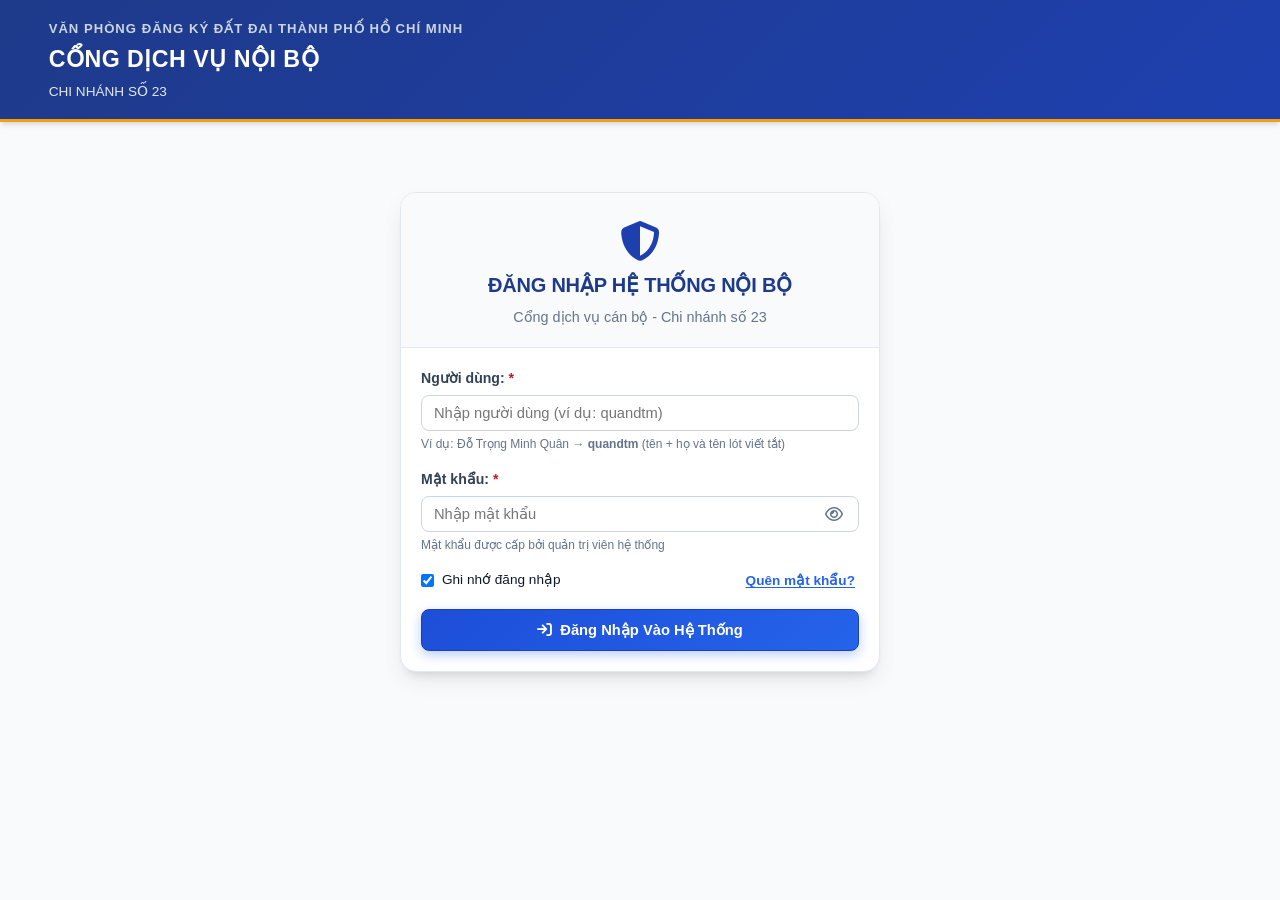
==== commit 12e811c7: "fix(ui): cap nhat goi y username dang quandtm, mark 2 phan he giao viec va bao cao to dang phat trie" ====
--- a/index.html
+++ b/index.html
@@ -62,9 +62,9 @@
           <div class="form-group">
             <label for="loginUsername">Người dùng: <span class="required">*</span></label>
             <div class="password-input-group">
-              <input type="text" id="loginUsername" class="form-control" placeholder="Nhập người dùng (ví dụ: Quân ĐTM)" required autocomplete="username">
-            </div>
-            <small class="field-hint">Nhập tên dạng Tên + Họ lót viết tắt (VD: Quân ĐTM)</small>
+              <input type="text" id="loginUsername" class="form-control" placeholder="Nhập người dùng (ví dụ: quandtm)" required autocomplete="username">
+            </div>
+            <small class="field-hint">Ví dụ: Đỗ Trọng Minh Quân &rarr; <strong>quandtm</strong> (tên + họ và tên lót viết tắt)</small>
           </div>
 
           <div class="form-group">
@@ -131,7 +131,10 @@
               <i class="fa-solid fa-calendar-days"></i>
             </div>
             <div class="hub-card-titles">
-              <span class="hub-card-subtitle">Hành chính & Quản lý điều hành</span>
+              <div style="display: flex; align-items: center; justify-content: space-between; gap: 8px;">
+                <span class="hub-card-subtitle">Hành chính & Quản lý điều hành</span>
+                <span style="display: inline-flex; align-items: center; gap: 4px; font-size: 0.7rem; font-weight: 700; color: #15803d; background: #dcfce7; border: 1px solid #86efac; border-radius: 9999px; padding: 2px 8px;"><i class="fa-solid fa-circle-check"></i> Đang chạy</span>
+              </div>
               <h3>ĐĂNG KÝ LỊCH CÔNG TÁC TUẦN</h3>
             </div>
           </div>
@@ -158,7 +161,10 @@
               <i class="fa-solid fa-headset"></i>
             </div>
             <div class="hub-card-titles">
-              <span class="hub-card-subtitle">Công nghệ thông tin & Thiết bị</span>
+              <div style="display: flex; align-items: center; justify-content: space-between; gap: 8px;">
+                <span class="hub-card-subtitle">Công nghệ thông tin & Thiết bị</span>
+                <span style="display: inline-flex; align-items: center; gap: 4px; font-size: 0.7rem; font-weight: 700; color: #15803d; background: #dcfce7; border: 1px solid #86efac; border-radius: 9999px; padding: 2px 8px;"><i class="fa-solid fa-circle-check"></i> Đang chạy</span>
+              </div>
               <h3>IT HELPDESK & BÁO SỰ CỐ MÁY TÍNH</h3>
             </div>
           </div>
@@ -178,57 +184,63 @@
           </div>
         </div>
 
-        <!-- Phân hệ 3: Lãnh Đạo Giao Việc & Bảng Tiến Độ -->
-        <div class="hub-selection-card card-task" id="cardSelectTask">
+        <!-- Phân hệ 3: Lãnh Đạo Giao Việc & Bảng Tiến Độ (ĐANG PHÁT TRIỂN) -->
+        <div class="hub-selection-card card-task card-disabled" id="cardSelectTask" style="opacity: 0.78; background: #fafafa; border-style: dashed; cursor: not-allowed;">
           <div class="hub-card-header">
-            <div class="hub-card-icon">
+            <div class="hub-card-icon" style="background: #e2e8f0; color: #64748b;">
               <i class="fa-solid fa-list-check"></i>
             </div>
             <div class="hub-card-titles">
-              <span class="hub-card-subtitle">Chỉ đạo điều hành & Đôn đốc</span>
-              <h3>LÃNH ĐẠO GIAO VIỆC & TIẾN ĐỘ</h3>
-            </div>
-          </div>
-          <div class="hub-card-desc">
+              <div style="display: flex; align-items: center; justify-content: space-between; gap: 8px;">
+                <span class="hub-card-subtitle">Chỉ đạo điều hành & Đôn đốc</span>
+                <span style="display: inline-flex; align-items: center; gap: 4px; font-size: 0.7rem; font-weight: 700; color: #b45309; background: #fef3c7; border: 1px solid #fde68a; border-radius: 9999px; padding: 2px 8px;"><i class="fa-solid fa-screwdriver-wrench"></i> Đang phát triển</span>
+              </div>
+              <h3 style="color: #64748b;">LÃNH ĐẠO GIAO VIỆC & TIẾN ĐỘ</h3>
+            </div>
+          </div>
+          <div class="hub-card-desc" style="color: #94a3b8;">
             Phân công nhiệm vụ, chỉ đạo xử lý văn bản, giao việc chuyên môn cho 82 cán bộ thuộc 5 tổ. Bảng theo dõi tiến độ thời gian thực, cảnh báo quá hạn Deadline, và in phiếu giao việc chuẩn hành chính.
           </div>
           <div class="hub-card-tags">
-            <span class="hub-card-tag"><i class="fa-solid fa-users text-amber-600 mr-1"></i> 82 Cán bộ CN23</span>
-            <span class="hub-card-tag"><i class="fa-solid fa-bell text-rose-500 mr-1"></i> Cảnh báo Deadline</span>
-            <span class="hub-card-tag"><i class="fa-solid fa-print mr-1"></i> In phiếu giao việc</span>
+            <span class="hub-card-tag" style="opacity: 0.6;"><i class="fa-solid fa-users mr-1"></i> 82 Cán bộ CN23</span>
+            <span class="hub-card-tag" style="opacity: 0.6;"><i class="fa-solid fa-bell mr-1"></i> Cảnh báo Deadline</span>
+            <span class="hub-card-tag" style="opacity: 0.6;"><i class="fa-solid fa-print mr-1"></i> In phiếu giao việc</span>
           </div>
           <div class="hub-card-footer">
-            <a href="giao_viec.html" class="btn-enter-system" id="btnHubGoTask">
-              <span>Vào Phân Hệ Giao Việc</span>
-              <i class="fa-solid fa-arrow-right"></i>
-            </a>
-          </div>
-        </div>
-
-        <!-- Phân hệ 4: Báo Cáo Số Liệu Thực Hiện Cấp Tổ -->
-        <div class="hub-selection-card card-report" id="cardSelectReport">
+            <button type="button" class="btn-enter-system" disabled style="background: #e2e8f0; color: #64748b; cursor: not-allowed; border: 1px solid #cbd5e1; box-shadow: none; pointer-events: none; width: 100%; display: flex; justify-content: center; align-items: center; gap: 8px;">
+              <i class="fa-solid fa-lock"></i>
+              <span>Tính năng đang phát triển</span>
+            </button>
+          </div>
+        </div>
+
+        <!-- Phân hệ 4: Báo Cáo Số Liệu Thực Hiện Cấp Tổ (ĐANG PHÁT TRIỂN) -->
+        <div class="hub-selection-card card-report card-disabled" id="cardSelectReport" style="opacity: 0.78; background: #fafafa; border-style: dashed; cursor: not-allowed;">
           <div class="hub-card-header">
-            <div class="hub-card-icon">
+            <div class="hub-card-icon" style="background: #e2e8f0; color: #64748b;">
               <i class="fa-solid fa-chart-pie"></i>
             </div>
             <div class="hub-card-titles">
-              <span class="hub-card-subtitle">Chỉ số KPI & Tổng hợp số liệu</span>
-              <h3>BÁO CÁO SỐ LIỆU CẤP TỔ & KPI</h3>
-            </div>
-          </div>
-          <div class="hub-card-desc">
+              <div style="display: flex; align-items: center; justify-content: space-between; gap: 8px;">
+                <span class="hub-card-subtitle">Chỉ số KPI & Tổng hợp số liệu</span>
+                <span style="display: inline-flex; align-items: center; gap: 4px; font-size: 0.7rem; font-weight: 700; color: #b45309; background: #fef3c7; border: 1px solid #fde68a; border-radius: 9999px; padding: 2px 8px;"><i class="fa-solid fa-screwdriver-wrench"></i> Đang phát triển</span>
+              </div>
+              <h3 style="color: #64748b;">BÁO CÁO SỐ LIỆU CẤP TỔ & KPI</h3>
+            </div>
+          </div>
+          <div class="hub-card-desc" style="color: #94a3b8;">
             Thu thập và theo dõi 8 nhóm chỉ tiêu chuyên môn định kỳ tuần/tháng (tiếp nhận, giải quyết, nộp trực tuyến, nghĩa vụ tài chính, số hóa, VBDLIS). Tự động tính toán tỷ lệ đúng hạn và giám sát KPI.
           </div>
           <div class="hub-card-tags">
-            <span class="hub-card-tag"><i class="fa-solid fa-gauge-high text-emerald-600 mr-1"></i> 8 Nhóm chỉ tiêu</span>
-            <span class="hub-card-tag"><i class="fa-solid fa-calculator mr-1"></i> Tự tính tỷ lệ %</span>
-            <span class="hub-card-tag"><i class="fa-solid fa-file-excel text-emerald-700 mr-1"></i> Xuất Excel & In A4</span>
+            <span class="hub-card-tag" style="opacity: 0.6;"><i class="fa-solid fa-gauge-high mr-1"></i> 8 Nhóm chỉ tiêu</span>
+            <span class="hub-card-tag" style="opacity: 0.6;"><i class="fa-solid fa-calculator mr-1"></i> Tự tính tỷ lệ %</span>
+            <span class="hub-card-tag" style="opacity: 0.6;"><i class="fa-solid fa-file-excel mr-1"></i> Xuất Excel & In A4</span>
           </div>
           <div class="hub-card-footer">
-            <a href="bao_cao_to.html" class="btn-enter-system" id="btnHubGoReport">
-              <span>Vào Phân Hệ Báo Cáo Tổ</span>
-              <i class="fa-solid fa-arrow-right"></i>
-            </a>
+            <button type="button" class="btn-enter-system" disabled style="background: #e2e8f0; color: #64748b; cursor: not-allowed; border: 1px solid #cbd5e1; box-shadow: none; pointer-events: none; width: 100%; display: flex; justify-content: center; align-items: center; gap: 8px;">
+              <i class="fa-solid fa-lock"></i>
+              <span>Tính năng đang phát triển</span>
+            </button>
           </div>
         </div>
       </div>
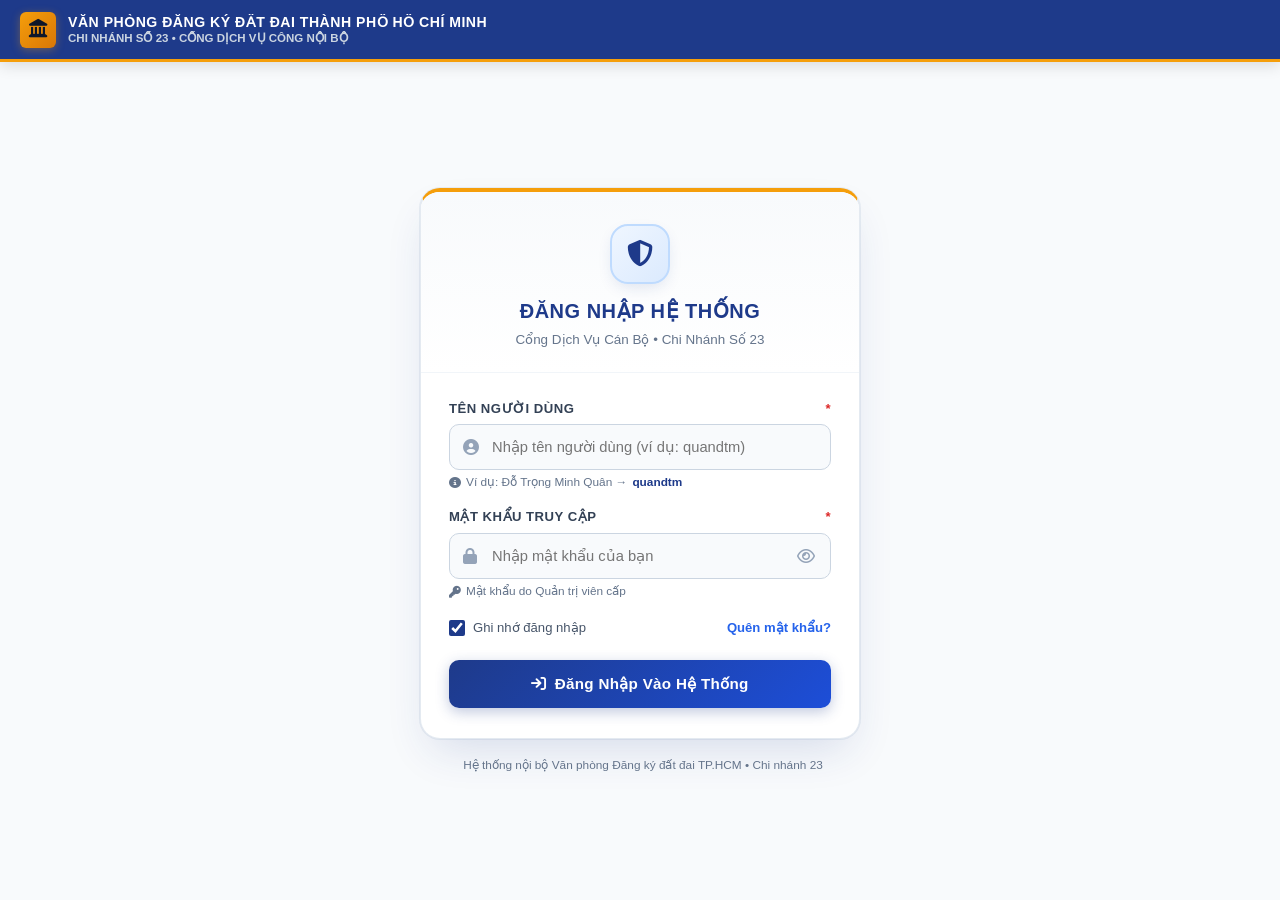
==== commit b68c5145: "feat: khoi tao du an doc lap Family CN23 tai Desktop" ====
--- a/index.html
+++ b/index.html
@@ -8,38 +8,15 @@
   <!-- FontAwesome 6 Icons -->
   <link rel="stylesheet" href="https://cdnjs.cloudflare.com/ajax/libs/font-awesome/6.4.0/css/all.min.css">
   
-  <!-- Giao diện chuẩn hệ thống -->
-  <link rel="stylesheet" href="css/style.css">
+  <!-- Giao diện đồng bộ hệ sinh thái (Modular CSS) -->
+  <link rel="stylesheet" href="css/hub.css">
+  <!-- Dữ liệu 200 câu nói tinh hoa của các vĩ nhân thế giới -->
+  <script src="js/quotes_data.js"></script>
+  <!-- Layout Controller (Full-Width Topbar + Collapsible Sidebar) -->
+  <script src="js/layout.js" defer></script>
 </head>
 <body>
 
-  <!-- ==================== HEADER HỆ THỐNG ==================== -->
-  <header class="app-header">
-    <div class="header-container">
-      <div class="header-title-box">
-        <span class="agency-name">VĂN PHÒNG ĐĂNG KÝ ĐẤT ĐAI THÀNH PHỐ HỒ CHÍ MINH</span>
-        <h1 class="system-title">CỔNG DỊCH VỤ NỘI BỘ</h1>
-        <span class="sub-agency">CHI NHÁNH SỐ 23</span>
-      </div>
-
-      <!-- Khu vực thông tin cán bộ đăng nhập (Chỉ hiện khi đã đăng nhập) -->
-      <div class="header-action-box" id="headerUserArea" style="display: none;">
-        <div class="user-badge">
-          <span class="user-icon-svg-box">
-            <svg class="user-avatar-svg" viewBox="0 0 24 24" width="20" height="20" fill="none" stroke="currentColor" stroke-width="2" stroke-linecap="round" stroke-linejoin="round"><path d="M20 21v-2a4 4 0 0 0-4-4H8a4 4 0 0 0-4 4v2"/><circle cx="12" cy="7" r="4"/></svg>
-          </span>
-          <div class="user-info-text">
-            <strong id="displayUserName">Cán bộ</strong>
-            <small id="displayUserRole">Chi nhánh 23</small>
-          </div>
-        </div>
-        <button id="btnLogout" class="btn btn-header-logout btn-sm">
-          <i class="fa-solid fa-arrow-right-from-bracket mr-1"></i> Đăng xuất
-        </button>
-      </div>
-    </div>
-  </header>
-
   <!-- Thông báo Toast Notification -->
   <div id="toastContainer" class="toast-container"></div>
 
@@ -47,208 +24,248 @@
   <main class="main-content">
 
     <!-- ==================== 1. MÀN HÌNH ĐĂNG NHẬP ==================== -->
-    <section id="loginSection" class="card login-card">
-      <!-- Đầu form: Xếp DỌC (TRÊN DƯỚI) hoàn toàn, không chia 2 cột -->
-      <div class="login-card-header">
-        <div class="login-icon-box">
-          <i class="fa-solid fa-shield-halved"></i>
+    <section id="loginSection" class="login-wrapper">
+      <div class="login-card">
+        <!-- Đầu form: Xếp DỌC (TRÊN DƯỚI) hoàn toàn, không chia 2 cột -->
+        <div class="login-card-header">
+          <div class="login-icon-box">
+            <i class="fa-solid fa-shield-halved"></i>
+          </div>
+          <h2 class="login-title">ĐĂNG NHẬP HỆ THỐNG</h2>
+          <p class="login-subtitle">Cổng Dịch Vụ Cán Bộ &bull; Chi Nhánh Số 23</p>
         </div>
-        <h2 class="login-title">ĐĂNG NHẬP HỆ THỐNG NỘI BỘ</h2>
-        <p class="login-subtitle">Cổng dịch vụ cán bộ - Chi nhánh số 23</p>
+
+        <div class="login-card-body">
+          <form id="loginForm" autocomplete="on">
+            <div class="form-group">
+              <label for="loginUsername" class="form-label">
+                <span>Tên người dùng</span>
+                <span class="required">*</span>
+              </label>
+              <div class="input-with-icon">
+                <i class="fa-solid fa-circle-user input-icon-left"></i>
+                <input type="text" id="loginUsername" class="form-control" placeholder="Nhập tên người dùng (ví dụ: quandtm)" required autocomplete="username">
+              </div>
+              <small class="field-hint">
+                <i class="fa-solid fa-circle-info"></i> Ví dụ: Đỗ Trọng Minh Quân &rarr; <strong>quandtm</strong>
+              </small>
+            </div>
+
+            <div class="form-group">
+              <label for="loginPassword" class="form-label">
+                <span>Mật khẩu truy cập</span>
+                <span class="required">*</span>
+              </label>
+              <div class="input-with-icon password-input-group">
+                <i class="fa-solid fa-lock input-icon-left"></i>
+                <input type="password" id="loginPassword" class="form-control" placeholder="Nhập mật khẩu của bạn" required autocomplete="current-password">
+                <button type="button" class="btn-toggle-password" id="btnToggleLoginPassword" title="Hiện/ẩn mật khẩu">
+                  <i class="fa-regular fa-eye"></i>
+                </button>
+              </div>
+              <small class="field-hint">
+                <i class="fa-solid fa-key"></i> Mật khẩu do Quản trị viên cấp
+              </small>
+            </div>
+
+            <div class="login-options-row">
+              <label class="checkbox-label">
+                <input type="checkbox" id="rememberMe" checked>
+                <span>Ghi nhớ đăng nhập</span>
+              </label>
+              <button type="button" id="btnForgotPassword" class="btn-forgot-password">Quên mật khẩu?</button>
+            </div>
+
+            <button type="submit" id="btnLogin" class="btn btn-primary btn-block btn-login-submit">
+              <i class="fa-solid fa-arrow-right-to-bracket mr-1"></i>
+              <span class="btn-text">Đăng Nhập Vào Hệ Thống</span>
+            </button>
+          </form>
+        </div>
       </div>
 
-      <div class="card-body">
-        <form id="loginForm" autocomplete="on">
-          <div class="form-group">
-            <label for="loginUsername">Người dùng: <span class="required">*</span></label>
-            <div class="password-input-group">
-              <input type="text" id="loginUsername" class="form-control" placeholder="Nhập người dùng (ví dụ: quandtm)" required autocomplete="username">
-            </div>
-            <small class="field-hint">Ví dụ: Đỗ Trọng Minh Quân &rarr; <strong>quandtm</strong> (tên + họ và tên lót viết tắt)</small>
-          </div>
-
-          <div class="form-group">
-            <label for="loginPassword">Mật khẩu: <span class="required">*</span></label>
-            <div class="password-input-group">
-              <input type="password" id="loginPassword" class="form-control" placeholder="Nhập mật khẩu" required autocomplete="current-password">
-              <button type="button" class="btn-toggle-password" id="btnToggleLoginPassword" title="Hiện/ẩn mật khẩu">
-                <i class="fa-regular fa-eye"></i>
-              </button>
-            </div>
-            <small class="field-hint">Mật khẩu được cấp bởi quản trị viên hệ thống</small>
-          </div>
-
-          <div class="form-check-group login-options-row">
-            <label class="checkbox-label">
-              <input type="checkbox" id="rememberMe" checked>
-              <span>Ghi nhớ đăng nhập</span>
-            </label>
-            <button type="button" id="btnForgotPassword" class="btn-forgot-password">Quên mật khẩu?</button>
-          </div>
-
-          <button type="submit" id="btnLogin" class="btn btn-primary btn-block">
-            <i class="fa-solid fa-arrow-right-to-bracket mr-1"></i>
-            <span class="btn-text">Đăng Nhập Vào Hệ Thống</span>
-          </button>
-        </form>
+      <!-- Huy hiệu chứng thực bảo mật dưới form -->
+      <div class="login-security-tag">
+        <i class="fa-solid fa-shield-check"></i>
+        <span>Hệ thống nội bộ Văn phòng Đăng ký đất đai TP.HCM &bull; Chi nhánh 23</span>
       </div>
     </section>
 
     <!-- ==================== 2. TRANG CHỦ / PORTAL HUB ==================== -->
     <section id="portalHubSection" class="hub-section" style="display: none;">
-      <!-- Hero Banner -->
-      <div class="hub-hero-banner">
-        <div class="hub-hero-content">
-          <h2>Xin chào, <span id="hubGreetingName">Đồng chí</span>!</h2>
-          <p>Chào mừng bạn đến với Cổng Dịch Vụ Nội Bộ Chi nhánh số 23. Vui lòng lựa chọn phân hệ làm việc bên dưới:</p>
-          <div class="hub-hero-meta">
-            <div class="hub-hero-meta-item">
-              <i class="fa-solid fa-building-user"></i>
-              <span>Đơn vị: <strong>Chi nhánh số 23</strong></span>
-            </div>
-            <div class="hub-hero-meta-item">
-              <i class="fa-solid fa-id-badge"></i>
-              <span id="hubUserRole">Chức vụ: <strong>Cán bộ</strong></span>
-            </div>
-            <div class="hub-hero-meta-item">
-              <i class="fa-solid fa-address-card"></i>
-              <span id="hubUserAccount">Người dùng: <strong>Đang tải...</strong></span>
-            </div>
-            <div class="hub-hero-meta-item">
-              <i class="fa-solid fa-calendar-day"></i>
-              <span id="hubCurrentDate">Hôm nay</span>
+      <!-- Hero Banner với Lời chào thời gian thực & Thẻ Danh ngôn vĩ nhân (Mặc định Xanh Sương Băng Ice Glacier) -->
+      <div class="hub-hero-banner theme-ice" id="hubHeroBanner">
+        <div class="hub-hero-top-row">
+          <div class="hub-greeting-box">
+            <div class="hub-time-icon" id="hubTimeIcon">
+              <i class="fa-solid fa-sun" style="color: #f59e0b;"></i>
+            </div>
+            <div>
+              <h2 class="hub-greeting-title">
+                <span id="hubTimeGreeting">Chào buổi sáng / Good morning</span>, <span id="hubGreetingName">Đồng chí</span>!
+              </h2>
+              <p class="hub-greeting-sub" id="hubGreetingSub">
+                Chúc đồng chí một ngày làm việc hiệu quả, thuận lợi và tràn đầy năng lượng!
+              </p>
+            </div>
+          </div>
+
+          <div class="hub-hero-meta-cluster">
+            <div class="hero-theme-selector" id="heroThemeSelector" title="Chọn tông màu nền Banner">
+              <span class="theme-selector-label"><i class="fa-solid fa-palette mr-1"></i> Tông màu:</span>
+              <button type="button" class="theme-dot-btn theme-ice active" data-theme="theme-ice" title="Xanh sương băng (Mát mẻ, trong trẻo - Đang áp dụng)"></button>
+              <button type="button" class="theme-dot-btn theme-latte" data-theme="theme-latte" title="Cà phê sữa (Ấm áp, trang nhã)"></button>
+              <button type="button" class="theme-dot-btn theme-silver" data-theme="theme-silver" title="Xám bạc (Hiện đại, thanh lịch)"></button>
+              <button type="button" class="theme-dot-btn theme-sand" data-theme="theme-sand" title="Cát sa mạc (Nhẹ nhàng, tri thức)"></button>
+            </div>
+            <div class="hub-hero-meta">
+              <div class="hub-hero-meta-item">
+                <i class="fa-solid fa-building-user text-amber-500"></i>
+                <span>Đơn vị: <strong>Chi nhánh số 23</strong></span>
+              </div>
+              <div class="hub-hero-meta-item">
+                <i class="fa-solid fa-id-badge text-blue-600"></i>
+                <span id="hubUserRole">Chức vụ: <strong>Cán bộ</strong></span>
+              </div>
+              <div class="hub-hero-meta-item">
+                <i class="fa-solid fa-address-card text-emerald-600"></i>
+                <span id="hubUserAccount">Tài khoản: <strong>Đang tải...</strong></span>
+              </div>
+              <div class="hub-hero-meta-item">
+                <i class="fa-solid fa-calendar-day text-amber-600"></i>
+                <span id="hubCurrentDate">Hôm nay</span>
+              </div>
+            </div>
+          </div>
+        </div>
+
+        <!-- THẺ DANH NGÔN TINH HOA VĨ NHÂN TRUYỀN CẢM HỨNG -->
+        <div class="hub-quote-card" id="hubQuoteCard">
+          <div class="hub-quote-header">
+            <div class="quote-header-left">
+              <span class="quote-pill-tag">
+                <i class="fa-solid fa-feather-pointed mr-1"></i> DANH NGÔN TINH HOA THẾ GIỚI
+              </span>
+              <span class="quote-category-tag" id="quoteCategory">Trí tuệ & Học hỏi</span>
+            </div>
+            <div class="quote-header-right">
+              <span class="quote-index-tag" id="quoteIndexBadge">#1 / 610</span>
+              <button type="button" class="btn-quote-action" id="btnRandomQuote" title="Đổi câu nói khác ngẫu nhiên">
+                <i class="fa-solid fa-dice"></i>
+                <span>Đổi câu khác</span>
+              </button>
+              <button type="button" class="btn-quote-action btn-quote-copy" id="btnCopyQuote" title="Sao chép câu nói này">
+                <i class="fa-regular fa-copy"></i>
+                <span>Sao chép</span>
+              </button>
+            </div>
+          </div>
+
+          <div class="hub-quote-body" id="quoteBodyContent">
+            <i class="fa-solid fa-quote-left quote-watermark-icon"></i>
+            <blockquote class="quote-vietnamese" id="quoteTextVi">
+              "Học từ ngày hôm qua, sống cho ngày hôm nay, hy vọng vào ngày mai. Điều quan trọng nhất là không bao giờ ngừng đặt câu hỏi."
+            </blockquote>
+            <p class="quote-english" id="quoteTextEn">
+              "Learn from yesterday, live for today, hope for tomorrow. The important thing is not to stop questioning."
+            </p>
+          </div>
+
+          <div class="hub-quote-footer">
+            <div class="quote-author-cluster">
+              <div class="quote-author-avatar-icon">
+                <i class="fa-solid fa-user-graduate"></i>
+              </div>
+              <div class="quote-author-details">
+                <div class="quote-author-name-row">
+                  <strong class="quote-author-name" id="quoteAuthorName">Albert Einstein</strong>
+                  <span class="quote-author-era" id="quoteAuthorEra">(Thế kỷ 20)</span>
+                </div>
+                <div class="quote-author-title" id="quoteAuthorTitle">
+                  Nhà vật lý lý thuyết đoạt giải Nobel, cha đẻ thuyết tương đối
+                </div>
+              </div>
+            </div>
+            <div class="quote-source-badge" id="quoteSource">
+              <i class="fa-solid fa-book-bookmark"></i>
+              <span>Xuất xứ: Tạp chí LIFE (1955)</span>
             </div>
           </div>
         </div>
       </div>
 
-      <!-- Grid 4 Card Phân Hệ Nghiệp Vụ -->
-      <div class="hub-cards-grid">
-        <!-- Phân hệ 1: Lịch Công Tác Tuần -->
-        <div class="hub-selection-card card-schedule" id="cardSelectSchedule">
-          <div class="hub-card-header">
-            <div class="hub-card-icon">
-              <i class="fa-solid fa-calendar-days"></i>
-            </div>
-            <div class="hub-card-titles">
-              <div style="display: flex; align-items: center; justify-content: space-between; gap: 8px;">
-                <span class="hub-card-subtitle">Hành chính & Quản lý điều hành</span>
-                <span style="display: inline-flex; align-items: center; gap: 4px; font-size: 0.7rem; font-weight: 700; color: #15803d; background: #dcfce7; border: 1px solid #86efac; border-radius: 9999px; padding: 2px 8px;"><i class="fa-solid fa-circle-check"></i> Đang chạy</span>
-              </div>
-              <h3>ĐĂNG KÝ LỊCH CÔNG TÁC TUẦN</h3>
-            </div>
-          </div>
-          <div class="hub-card-desc">
-            Quản lý, đăng ký và tổng hợp lịch họp giao ban, tiếp công dân, kiểm tra hiện trạng thực địa và các cuộc họp tuần của Ban Giám đốc và các Tổ chuyên môn. Xuất văn bản Word (.docx) chuẩn thể thức Nghị định 30/2020/NĐ-CP.
-          </div>
-          <div class="hub-card-tags">
-            <span class="hub-card-tag"><i class="fa-solid fa-file-word text-blue-600 mr-1"></i> Chuẩn NĐ 30/2020</span>
-            <span class="hub-card-tag"><i class="fa-solid fa-clock mr-1"></i> Tự động tính Thứ</span>
-            <span class="hub-card-tag"><i class="fa-solid fa-shield-halved mr-1"></i> Lưu trữ bảo mật</span>
-          </div>
-          <div class="hub-card-footer">
-            <a href="lich_tuan.html" class="btn-enter-system" id="btnHubGoSchedule">
-              <span>Vào Phân Hệ Lịch Tuần</span>
-              <i class="fa-solid fa-arrow-right"></i>
-            </a>
-          </div>
+      <!-- TIÊU ĐỀ KHU VỰC PHÂN HỆ LÀM VIỆC -->
+      <div class="modules-section-header">
+        <div>
+          <h3 class="modules-heading">
+            <i class="fa-solid fa-cubes-stacked text-blue-600 mr-2"></i>
+            PHÂN HỆ NGHIỆP VỤ NỘI BỘ
+          </h3>
+          <p class="modules-subheading">Truy cập nhanh vào các hệ thống chuyên môn của Chi nhánh số 23:</p>
         </div>
-
-        <!-- Phân hệ 2: IT Helpdesk Sự Cố Máy Tính -->
-        <div class="hub-selection-card card-it" id="cardSelectHelpdesk">
-          <div class="hub-card-header">
-            <div class="hub-card-icon">
-              <i class="fa-solid fa-headset"></i>
-            </div>
-            <div class="hub-card-titles">
-              <div style="display: flex; align-items: center; justify-content: space-between; gap: 8px;">
-                <span class="hub-card-subtitle">Công nghệ thông tin & Thiết bị</span>
-                <span style="display: inline-flex; align-items: center; gap: 4px; font-size: 0.7rem; font-weight: 700; color: #15803d; background: #dcfce7; border: 1px solid #86efac; border-radius: 9999px; padding: 2px 8px;"><i class="fa-solid fa-circle-check"></i> Đang chạy</span>
-              </div>
-              <h3>IT HELPDESK & BÁO SỰ CỐ MÁY TÍNH</h3>
-            </div>
-          </div>
-          <div class="hub-card-desc">
-            Tiếp nhận và chẩn đoán nhanh sự cố thiết bị tin học (máy tính, máy in, mạng LAN/Internet, phần mềm nghiệp vụ, chữ ký số). Tự động nhận diện cấu hình máy, dán ảnh chụp màn hình phím tắt Ctrl+V và theo dõi hàng đợi xử lý trực tiếp.
-          </div>
-          <div class="hub-card-tags">
-            <span class="hub-card-tag"><i class="fa-solid fa-microchip text-amber-600 mr-1"></i> Tự nhận diện cấu hình</span>
-            <span class="hub-card-tag"><i class="fa-solid fa-paste mr-1"></i> Dán ảnh Ctrl + V</span>
-            <span class="hub-card-tag"><i class="fa-solid fa-satellite-dish mr-1"></i> Monitoring Live</span>
-          </div>
-          <div class="hub-card-footer">
-            <a href="it_helpdesk.html" class="btn-enter-system" id="btnHubGoHelpdesk">
-              <span>Vào Phân Hệ IT Helpdesk</span>
-              <i class="fa-solid fa-arrow-right"></i>
-            </a>
-          </div>
-        </div>
-
-        <!-- Phân hệ 3: Lãnh Đạo Giao Việc & Bảng Tiến Độ (ĐANG PHÁT TRIỂN) -->
-        <div class="hub-selection-card card-task card-disabled" id="cardSelectTask" style="opacity: 0.78; background: #fafafa; border-style: dashed; cursor: not-allowed;">
-          <div class="hub-card-header">
-            <div class="hub-card-icon" style="background: #e2e8f0; color: #64748b;">
-              <i class="fa-solid fa-list-check"></i>
-            </div>
-            <div class="hub-card-titles">
-              <div style="display: flex; align-items: center; justify-content: space-between; gap: 8px;">
-                <span class="hub-card-subtitle">Chỉ đạo điều hành & Đôn đốc</span>
-                <span style="display: inline-flex; align-items: center; gap: 4px; font-size: 0.7rem; font-weight: 700; color: #b45309; background: #fef3c7; border: 1px solid #fde68a; border-radius: 9999px; padding: 2px 8px;"><i class="fa-solid fa-screwdriver-wrench"></i> Đang phát triển</span>
-              </div>
-              <h3 style="color: #64748b;">LÃNH ĐẠO GIAO VIỆC & TIẾN ĐỘ</h3>
-            </div>
-          </div>
-          <div class="hub-card-desc" style="color: #94a3b8;">
-            Phân công nhiệm vụ, chỉ đạo xử lý văn bản, giao việc chuyên môn cho 82 cán bộ thuộc 5 tổ. Bảng theo dõi tiến độ thời gian thực, cảnh báo quá hạn Deadline, và in phiếu giao việc chuẩn hành chính.
-          </div>
-          <div class="hub-card-tags">
-            <span class="hub-card-tag" style="opacity: 0.6;"><i class="fa-solid fa-users mr-1"></i> 82 Cán bộ CN23</span>
-            <span class="hub-card-tag" style="opacity: 0.6;"><i class="fa-solid fa-bell mr-1"></i> Cảnh báo Deadline</span>
-            <span class="hub-card-tag" style="opacity: 0.6;"><i class="fa-solid fa-print mr-1"></i> In phiếu giao việc</span>
-          </div>
-          <div class="hub-card-footer">
-            <button type="button" class="btn-enter-system" disabled style="background: #e2e8f0; color: #64748b; cursor: not-allowed; border: 1px solid #cbd5e1; box-shadow: none; pointer-events: none; width: 100%; display: flex; justify-content: center; align-items: center; gap: 8px;">
-              <i class="fa-solid fa-lock"></i>
-              <span>Tính năng đang phát triển</span>
-            </button>
-          </div>
-        </div>
-
-        <!-- Phân hệ 4: Báo Cáo Số Liệu Thực Hiện Cấp Tổ (ĐANG PHÁT TRIỂN) -->
-        <div class="hub-selection-card card-report card-disabled" id="cardSelectReport" style="opacity: 0.78; background: #fafafa; border-style: dashed; cursor: not-allowed;">
-          <div class="hub-card-header">
-            <div class="hub-card-icon" style="background: #e2e8f0; color: #64748b;">
-              <i class="fa-solid fa-chart-pie"></i>
-            </div>
-            <div class="hub-card-titles">
-              <div style="display: flex; align-items: center; justify-content: space-between; gap: 8px;">
-                <span class="hub-card-subtitle">Chỉ số KPI & Tổng hợp số liệu</span>
-                <span style="display: inline-flex; align-items: center; gap: 4px; font-size: 0.7rem; font-weight: 700; color: #b45309; background: #fef3c7; border: 1px solid #fde68a; border-radius: 9999px; padding: 2px 8px;"><i class="fa-solid fa-screwdriver-wrench"></i> Đang phát triển</span>
-              </div>
-              <h3 style="color: #64748b;">BÁO CÁO SỐ LIỆU CẤP TỔ & KPI</h3>
-            </div>
-          </div>
-          <div class="hub-card-desc" style="color: #94a3b8;">
-            Thu thập và theo dõi 8 nhóm chỉ tiêu chuyên môn định kỳ tuần/tháng (tiếp nhận, giải quyết, nộp trực tuyến, nghĩa vụ tài chính, số hóa, VBDLIS). Tự động tính toán tỷ lệ đúng hạn và giám sát KPI.
-          </div>
-          <div class="hub-card-tags">
-            <span class="hub-card-tag" style="opacity: 0.6;"><i class="fa-solid fa-gauge-high mr-1"></i> 8 Nhóm chỉ tiêu</span>
-            <span class="hub-card-tag" style="opacity: 0.6;"><i class="fa-solid fa-calculator mr-1"></i> Tự tính tỷ lệ %</span>
-            <span class="hub-card-tag" style="opacity: 0.6;"><i class="fa-solid fa-file-excel mr-1"></i> Xuất Excel & In A4</span>
-          </div>
-          <div class="hub-card-footer">
-            <button type="button" class="btn-enter-system" disabled style="background: #e2e8f0; color: #64748b; cursor: not-allowed; border: 1px solid #cbd5e1; box-shadow: none; pointer-events: none; width: 100%; display: flex; justify-content: center; align-items: center; gap: 8px;">
-              <i class="fa-solid fa-lock"></i>
-              <span>Tính năng đang phát triển</span>
-            </button>
-          </div>
+        <div>
+          <a href="https://drive.google.com/drive/folders/1T2LVJKymM-52KBLNeabYxtAT4zfXneND" target="_blank" class="btn-drive-quick" title="Mở kho phần mềm và driver cài đặt cơ quan trên Google Drive">
+            <i class="fa-solid fa-cloud-arrow-down mr-1"></i> Kho Cài Đặt (Drive)
+          </a>
         </div>
       </div>
 
-      <!-- Thanh Tiện Ích Phụ -->
-      <div style="display: flex; flex-wrap: wrap; gap: 12px; justify-content: center; margin-top: 15px;">
-        <a href="https://drive.google.com/drive/folders/1T2LVJKymM-52KBLNeabYxtAT4zfXneND" target="_blank" class="btn btn-secondary btn-sm" style="text-decoration: none;">
-          <i class="fa-solid fa-folder-open text-amber-500 mr-1"></i> Mở Kho Phần Mềm Cài Đặt (Google Drive)
+      <!-- GRID 4 PHÂN HỆ GỌN GÀNG, NHỎ NHẮN, KHÔNG DÀI DÒNG THỪA THÃI -->
+      <div class="compact-modules-grid">
+        <!-- Module 1: Đăng Ký Lịch Công Tác Tuần -->
+        <a href="lich_tuan.html" class="compact-module-card card-mod-schedule" title="Truy cập Phân hệ Đăng ký lịch công tác tuần">
+          <div class="mod-icon-wrapper">
+            <i class="fa-solid fa-calendar-week"></i>
+          </div>
+          <div class="mod-info">
+            <span class="mod-badge">Hành chính</span>
+            <h4 class="mod-title">LỊCH CÔNG TÁC TUẦN</h4>
+          </div>
+          <div class="mod-action-arrow">
+            <i class="fa-solid fa-arrow-right"></i>
+          </div>
+        </a>
+
+        <!-- Module 2: IT Helpdesk -->
+        <a href="it_helpdesk.html" class="compact-module-card card-mod-it" title="Truy cập Phân hệ IT Helpdesk">
+          <div class="mod-icon-wrapper">
+            <i class="fa-solid fa-headset"></i>
+          </div>
+          <div class="mod-info">
+            <span class="mod-badge">Tin học & Thiết bị</span>
+            <h4 class="mod-title">IT HELPDESK</h4>
+          </div>
+          <div class="mod-action-arrow">
+            <i class="fa-solid fa-arrow-right"></i>
+          </div>
+        </a>
+
+        <!-- Module 3: Lãnh Đạo Giao Việc -->
+        <a href="giao_viec.html" class="compact-module-card card-mod-task" title="Truy cập Phân hệ Lãnh đạo giao việc và theo dõi tiến độ">
+          <div class="mod-icon-wrapper">
+            <i class="fa-solid fa-list-check"></i>
+          </div>
+          <div class="mod-info">
+            <span class="mod-badge">Điều hành</span>
+            <h4 class="mod-title">LÃNH ĐẠO GIAO VIỆC</h4>
+          </div>
+          <div class="mod-action-arrow">
+            <i class="fa-solid fa-arrow-right"></i>
+          </div>
+        </a>
+
+        <!-- Module 4: Báo Cáo Tổ & KPI -->
+        <a href="bao_cao_to.html" class="compact-module-card card-mod-report" title="Truy cập Phân hệ Báo cáo số liệu tổ và KPI">
+          <div class="mod-icon-wrapper">
+            <i class="fa-solid fa-chart-pie"></i>
+          </div>
+          <div class="mod-info">
+            <span class="mod-badge">Chỉ tiêu KPI</span>
+            <h4 class="mod-title">BÁO CÁO TỔ & KPI</h4>
+          </div>
+          <div class="mod-action-arrow">
+            <i class="fa-solid fa-arrow-right"></i>
+          </div>
         </a>
       </div>
     </section>
@@ -304,35 +321,209 @@
       if (el) el.textContent = `${days[now.getDay()]}, ${dd}/${mm}/${yyyy}`;
     }
 
+    // ==================== QUẢN LÝ DANH NGÔN VĨ NHÂN TINH HOA ====================
+    let currentQuoteIndex = -1;
+
+    function renderQuote(index, animate = false) {
+      const quotes = window.QUOTES_DATA || [];
+      if (!quotes.length) return;
+      if (index < 0 || index >= quotes.length) {
+        index = Math.floor(Math.random() * quotes.length);
+      }
+      currentQuoteIndex = index;
+      const q = quotes[index];
+
+      const bodyEl = document.getElementById("quoteBodyContent");
+      if (animate && bodyEl) {
+        bodyEl.style.opacity = "0.2";
+      }
+
+      setTimeout(() => {
+        const textVi = document.getElementById("quoteTextVi");
+        const textEn = document.getElementById("quoteTextEn");
+        const authorName = document.getElementById("quoteAuthorName");
+        const authorEra = document.getElementById("quoteAuthorEra");
+        const authorTitle = document.getElementById("quoteAuthorTitle");
+        const category = document.getElementById("quoteCategory");
+        const source = document.getElementById("quoteSource");
+        const indexBadge = document.getElementById("quoteIndexBadge");
+
+        if (textVi) textVi.textContent = `"${q.quote_vi}"`;
+        if (textEn) textEn.textContent = q.quote_en ? `"${q.quote_en}"` : "";
+        if (authorName) authorName.textContent = q.author;
+        if (authorEra) authorEra.textContent = q.era ? `(${q.era})` : "";
+        if (authorTitle) authorTitle.textContent = q.author_title || "Danh nhân thế giới";
+        if (category) category.textContent = q.category || "Danh ngôn";
+        if (source) source.innerHTML = `<i class="fa-solid fa-book-bookmark"></i> <span>Xuất xứ: ${q.source || "Kinh điển"}</span>`;
+        if (indexBadge) indexBadge.textContent = `#${q.id} / ${quotes.length}`;
+
+        if (animate && bodyEl) {
+          bodyEl.style.opacity = "1";
+        }
+      }, animate ? 150 : 0);
+    }
+
+    function rollRandomQuote() {
+      const quotes = window.QUOTES_DATA || [];
+      if (!quotes.length) return;
+      let nextIndex = Math.floor(Math.random() * quotes.length);
+      if (quotes.length > 1 && nextIndex === currentQuoteIndex) {
+        nextIndex = (currentQuoteIndex + 1) % quotes.length;
+      }
+      renderQuote(nextIndex, true);
+    }
+
+    // Sao chép câu nói vào bộ nhớ tạm
+    function copyCurrentQuote() {
+      const quotes = window.QUOTES_DATA || [];
+      if (currentQuoteIndex < 0 || !quotes[currentQuoteIndex]) return;
+      const q = quotes[currentQuoteIndex];
+      const textToCopy = `"${q.quote_vi}"\n— ${q.author} (${q.author_title})\n[Xuất xứ: ${q.source}]`;
+
+      if (navigator.clipboard && navigator.clipboard.writeText) {
+        navigator.clipboard.writeText(textToCopy).then(() => {
+          showToast("Đã sao chép câu nói danh ngôn vào bộ nhớ tạm!", "success");
+        }).catch(() => {
+          fallbackCopyText(textToCopy);
+        });
+      } else {
+        fallbackCopyText(textToCopy);
+      }
+    }
+
+    function fallbackCopyText(text) {
+      const ta = document.createElement("textarea");
+      ta.value = text;
+      ta.style.position = "fixed";
+      ta.style.opacity = "0";
+      document.body.appendChild(ta);
+      ta.select();
+      try {
+        document.execCommand("copy");
+        showToast("Đã sao chép câu nói danh ngôn vào bộ nhớ tạm!", "success");
+      } catch (err) {
+        showToast("Không thể tự động sao chép!", "error");
+      }
+      document.body.removeChild(ta);
+    }
+
+    // Lời chào theo thời gian thực (Good morning / afternoon / evening)
+    function updateTimeGreeting() {
+      const hour = new Date().getHours();
+      const greetingEl = document.getElementById("hubTimeGreeting");
+      const iconEl = document.getElementById("hubTimeIcon");
+      const subEl = document.getElementById("hubGreetingSub");
+
+      let greetingText = "Chào buổi sáng / Good morning";
+      let iconHtml = '<i class="fa-solid fa-sun" style="color: #f59e0b;"></i>';
+      let subText = "Chúc đồng chí một ngày mới tràn đầy năng lượng và làm việc hiệu quả!";
+
+      if (hour >= 12 && hour < 18) {
+        greetingText = "Chào buổi chiều / Good afternoon";
+        iconHtml = '<i class="fa-solid fa-cloud-sun" style="color: #38bdf8;"></i>';
+        subText = "Chúc đồng chí buổi chiều làm việc tập trung, thuận lợi và hoàn thành tốt nhiệm vụ!";
+      } else if (hour >= 18 || hour < 5) {
+        greetingText = "Chào buổi tối / Good evening";
+        iconHtml = '<i class="fa-solid fa-moon" style="color: #c084fc;"></i>';
+        subText = "Chúc đồng chí buổi tối bình an, thư thái bên gia đình sau ngày làm việc cống hiến!";
+      }
+
+      if (greetingEl) greetingEl.textContent = greetingText;
+      if (iconEl) iconEl.innerHTML = iconHtml;
+      if (subEl) subEl.textContent = subText;
+    }
+
+    // ==================== TÙY CHỌN TÔNG MÀU NỀN HERO BANNER (CÀ PHÊ SỮA, XÁM BẠC, CÁT SA MẠC, XANH BĂNG) ====================
+    function setHeroBannerTheme(themeName) {
+      const banner = document.getElementById("hubHeroBanner");
+      if (!banner) return;
+
+      const themes = ["theme-latte", "theme-silver", "theme-sand", "theme-ice"];
+      themes.forEach(t => banner.classList.remove(t));
+      banner.classList.add(themeName);
+
+      // Cập nhật trạng thái active trên các nút chọn tông màu
+      document.querySelectorAll(".theme-dot-btn").forEach(btn => {
+        if (btn.getAttribute("data-theme") === themeName) {
+          btn.classList.add("active");
+        } else {
+          btn.classList.remove("active");
+        }
+      });
+
+      try {
+        localStorage.setItem("vpdk_hero_theme", themeName);
+      } catch (e) {}
+    }
+
+    function initHeroTheme() {
+      let savedTheme = "theme-ice";
+      try {
+        savedTheme = localStorage.getItem("vpdk_hero_theme") || "theme-ice";
+      } catch (e) {}
+
+      setHeroBannerTheme(savedTheme);
+
+      document.querySelectorAll(".theme-dot-btn").forEach(btn => {
+        btn.addEventListener("click", () => {
+          const t = btn.getAttribute("data-theme");
+          if (t) setHeroBannerTheme(t);
+        });
+      });
+    }
+
+    // Gắn sự kiện cho các nút điều khiển Quote
+    const btnRandom = document.getElementById("btnRandomQuote");
+    if (btnRandom) {
+      btnRandom.addEventListener("click", rollRandomQuote);
+    }
+
+    const btnCopy = document.getElementById("btnCopyQuote");
+    if (btnCopy) {
+      btnCopy.addEventListener("click", copyCurrentQuote);
+    }
+
     // Hiển thị giao diện Hub
     function showHub(user) {
       document.getElementById("loginSection").style.display = "none";
       document.getElementById("portalHubSection").style.display = "block";
-      document.getElementById("headerUserArea").style.display = "flex";
+      const headerArea = document.getElementById("headerUserArea");
+      if (headerArea) headerArea.style.display = "flex";
+      if (window.FamilyLayout) {
+        FamilyLayout.showSession(user);
+      }
 
       const name = user.fullname || user.ho_ten || user.name || "Cán bộ";
       const username = user.username || "";
       const phone = user.phone || user.so_dien_thoai || "";
       const role = user.position || user.chuc_vu || "Cán bộ";
 
-      document.getElementById("displayUserName").textContent = name;
-      document.getElementById("displayUserRole").textContent = role;
+      const nameEl = document.getElementById("displayUserName");
+      if (nameEl) nameEl.textContent = name;
+      const roleEl = document.getElementById("displayUserRole");
+      if (roleEl) roleEl.textContent = role;
       document.getElementById("hubGreetingName").textContent = name;
       document.getElementById("hubUserRole").innerHTML = `Chức vụ: <strong>${role}</strong>`;
       const accountEl = document.getElementById("hubUserAccount") || document.getElementById("hubUserCccd");
       if (accountEl) {
         let displayStr = username || name;
         if (phone) displayStr += ` • SĐT: ${phone}`;
-        accountEl.innerHTML = `Người dùng: <strong>${displayStr || "Đã xác thực"}</strong>`;
+        accountEl.innerHTML = `Tài khoản: <strong>${displayStr || "Đã xác thực"}</strong>`;
       }
       updateCurrentDate();
+      updateTimeGreeting();
+      rollRandomQuote();
     }
 
     // Hiển thị giao diện Đăng nhập
     function showLogin() {
-      document.getElementById("loginSection").style.display = "block";
+      document.getElementById("loginSection").style.display = "flex";
       document.getElementById("portalHubSection").style.display = "none";
-      document.getElementById("headerUserArea").style.display = "none";
+      const headerArea = document.getElementById("headerUserArea");
+      if (headerArea) headerArea.style.display = "none";
+      if (window.FamilyLayout) {
+        FamilyLayout.hideSession();
+      }
     }
 
     // Kiểm tra phiên đăng nhập: Mở mới luôn yêu cầu đăng nhập, chỉ duy trì trong cùng phiên sessionStorage
@@ -379,7 +570,7 @@
       });
     }
 
-    // XỬ LÝ ĐĂNG NHẬP: HỖ TRỢ USERNAME (Quân ĐTM) - KIỂM TRA TRỰC TIẾP TỪ GOOGLE SHEET
+    // XỬ LÝ ĐĂNG NHẬP: HỖ TRỢ USERNAME (quandtm) - KIỂM TRA TRỰC TIẾP TỪ GOOGLE SHEET
     const loginForm = document.getElementById("loginForm");
     if (loginForm) {
       loginForm.addEventListener("submit", async (e) => {
@@ -458,8 +649,13 @@
             // Phiên làm việc chỉ lưu trong sessionStorage để bảo mật, đóng trình duyệt là hết phiên
             sessionStorage.setItem("binhduong_user", JSON.stringify(userObj));
             sessionStorage.setItem("vpdk_current_user", JSON.stringify(userObj));
+            sessionStorage.setItem("currentUser", JSON.stringify(userObj));
             localStorage.removeItem("binhduong_user");
             localStorage.removeItem("vpdk_current_user");
+
+            if (window.FamilySidebar) {
+              FamilySidebar.updateUser(userObj.fullname, userObj.position || userObj.department);
+            }
 
             showHub(userObj);
             return;
@@ -480,6 +676,7 @@
 
     // Khởi chạy khi load trang
     document.addEventListener("DOMContentLoaded", () => {
+      initHeroTheme();
       checkSession();
     });
   </script>
--- a/css/hub.css
+++ b/css/hub.css
@@ -0,0 +1,931 @@
+/* =========================================================================
+   HUB.CSS: GIAO DIỆN CỔNG HUB TRUNG TÂM & MÀN HÌNH ĐĂNG NHẬP
+   Hệ Thống Web Portal - Văn Phòng Đăng Ký Đất Đai Chi Nhánh Số 23
+   ========================================================================= */
+
+@import url("base.css");
+
+/* ==================== 1. MÀN HÌNH ĐĂNG NHẬP (CĂN GIỮA TUYỆT ĐỐI) ==================== */
+.login-wrapper {
+  display: flex;
+  flex-direction: column;
+  align-items: center;
+  justify-content: center;
+  min-height: calc(100vh - var(--header-height));
+  width: 100%;
+  padding: 32px 16px;
+  box-sizing: border-box;
+}
+
+.login-card {
+  width: 100%;
+  max-width: 440px;
+  background-color: var(--color-bg-surface);
+  border-radius: 20px;
+  border: 1px solid rgba(226, 232, 240, 0.9);
+  border-top: 4px solid var(--color-accent); /* Điểm nhấn viền vàng kim CN23 */
+  box-shadow: 0 20px 45px -12px rgba(30, 58, 138, 0.16), 0 0 0 1px rgba(226, 232, 240, 0.75);
+  overflow: hidden;
+  transition: transform 0.2s ease, box-shadow 0.2s ease;
+}
+
+.login-card-header {
+  padding: 32px 28px 22px 28px;
+  background: linear-gradient(180deg, #f8fafc 0%, #ffffff 100%);
+  border-bottom: 1px solid #f1f5f9;
+  display: flex;
+  flex-direction: column;
+  align-items: center;
+  justify-content: center;
+  text-align: center;
+  width: 100%;
+}
+
+.login-icon-box {
+  width: 60px;
+  height: 60px;
+  border-radius: 18px;
+  background: linear-gradient(135deg, #eff6ff 0%, #dbeafe 100%);
+  color: var(--color-primary);
+  display: flex;
+  align-items: center;
+  justify-content: center;
+  font-size: 1.65rem;
+  margin-bottom: 14px;
+  border: 2px solid #bfdbfe;
+  box-shadow: 0 6px 16px -4px rgba(30, 58, 138, 0.15);
+}
+
+.login-title {
+  margin: 0;
+  font-size: 1.25rem;
+  font-weight: 800;
+  color: var(--color-primary);
+  text-transform: uppercase;
+  letter-spacing: 0.5px;
+  line-height: 1.3;
+}
+
+.login-subtitle {
+  margin: 6px 0 0 0;
+  font-size: 0.84rem;
+  color: var(--color-text-muted);
+  font-weight: 500;
+}
+
+.login-card-body {
+  padding: 26px 28px 30px 28px;
+}
+
+/* Ô nhập liệu có Icon sang trọng */
+.input-with-icon {
+  position: relative;
+  display: flex;
+  align-items: center;
+  width: 100%;
+}
+
+.input-with-icon .input-icon-left {
+  position: absolute;
+  left: 14px;
+  color: #94a3b8;
+  font-size: 1rem;
+  pointer-events: none;
+  transition: color var(--transition-fast);
+  z-index: 2;
+}
+
+.input-with-icon .form-control {
+  width: 100%;
+  height: 46px;
+  padding: 0 14px 0 42px;
+  font-size: 0.92rem;
+  font-weight: 500;
+  color: var(--color-text-main);
+  background-color: #f8fafc;
+  border: 1.5px solid #cbd5e1;
+  border-radius: 10px;
+  transition: all var(--transition-fast);
+}
+
+.input-with-icon .form-control:focus {
+  background-color: #ffffff;
+  border-color: #2563eb;
+  box-shadow: 0 0 0 3.5px rgba(37, 99, 235, 0.12);
+  outline: none;
+}
+
+.input-with-icon:focus-within .input-icon-left {
+  color: var(--color-primary);
+}
+
+/* Ẩn hiện mật khẩu */
+.password-input-group .form-control {
+  padding-right: 44px !important;
+}
+
+.btn-toggle-password {
+  position: absolute;
+  right: 8px;
+  width: 34px;
+  height: 34px;
+  border-radius: 8px;
+  background: transparent;
+  border: none;
+  color: #94a3b8;
+  cursor: pointer;
+  display: flex;
+  align-items: center;
+  justify-content: center;
+  font-size: 1rem;
+  transition: all var(--transition-fast);
+  z-index: 3;
+}
+
+.btn-toggle-password:hover {
+  color: var(--color-primary);
+  background-color: #f1f5f9;
+}
+
+/* Ghi chú gợi ý dưới input */
+.field-hint {
+  font-size: 0.74rem;
+  color: #64748b;
+  margin-top: 5px;
+  display: flex;
+  align-items: center;
+  gap: 5px;
+  line-height: 1.35;
+}
+
+.field-hint strong {
+  color: var(--color-primary);
+}
+
+.form-label {
+  display: flex;
+  align-items: center;
+  justify-content: space-between;
+  font-size: 0.82rem;
+  font-weight: 700;
+  color: #334155;
+  margin-bottom: 6px;
+}
+
+.form-label .required {
+  color: #dc2626;
+  font-weight: 800;
+}
+
+/* Hàng tùy chọn Ghi nhớ & Quên mật khẩu */
+.login-options-row {
+  display: flex;
+  justify-content: space-between;
+  align-items: center;
+  margin: 18px 0 22px 0;
+  font-size: 0.82rem;
+}
+
+.checkbox-label {
+  display: flex;
+  align-items: center;
+  gap: 8px;
+  cursor: pointer;
+  color: #475569;
+  font-weight: 500;
+  user-select: none;
+}
+
+.checkbox-label input[type="checkbox"] {
+  width: 16px;
+  height: 16px;
+  accent-color: var(--color-primary);
+  cursor: pointer;
+}
+
+.btn-forgot-password {
+  background: none;
+  border: none;
+  color: #2563eb;
+  font-size: 0.82rem;
+  font-weight: 600;
+  cursor: pointer;
+  text-decoration: none;
+  transition: color var(--transition-fast);
+}
+
+.btn-forgot-password:hover {
+  color: var(--color-primary-dark);
+  text-decoration: underline;
+}
+
+/* Nút Submit Đăng nhập */
+.btn-login-submit {
+  width: 100%;
+  height: 48px;
+  border-radius: 10px;
+  font-size: 0.95rem;
+  font-weight: 700;
+  letter-spacing: 0.3px;
+  background: linear-gradient(135deg, #1e3a8a 0%, #1d4ed8 100%);
+  color: #ffffff;
+  border: none;
+  box-shadow: 0 4px 14px rgba(30, 58, 138, 0.28);
+  display: flex;
+  align-items: center;
+  justify-content: center;
+  gap: 8px;
+  cursor: pointer;
+  transition: all var(--transition-fast);
+}
+
+.btn-login-submit:hover:not(:disabled) {
+  background: linear-gradient(135deg, #172554 0%, #1e40af 100%);
+  transform: translateY(-1px);
+  box-shadow: 0 6px 18px rgba(30, 58, 138, 0.35);
+}
+
+.btn-login-submit:active:not(:disabled) {
+  transform: translateY(0);
+  box-shadow: 0 2px 8px rgba(30, 58, 138, 0.25);
+}
+
+.btn-login-submit:disabled {
+  opacity: 0.7;
+  cursor: not-allowed;
+}
+
+/* Dòng bảo mật dưới chân form */
+.login-security-tag {
+  margin-top: 18px;
+  font-size: 0.74rem;
+  color: #64748b;
+  display: flex;
+  align-items: center;
+  justify-content: center;
+  gap: 6px;
+  text-align: center;
+}
+
+.login-security-tag i {
+  color: #10b981;
+}
+
+/* ==================== 2. MÀN HÌNH PORTAL HUB ==================== */
+.hub-section {
+  max-width: var(--container-max-width);
+  margin: 20px auto;
+  padding: 0 16px;
+  width: 100%;
+}
+
+/* ==================== HERO BANNER: NỀN NÃ, TRI THỨC & TÙY BIẾN TÔNG MÀU ==================== */
+.hub-hero-banner {
+  padding: 32px 34px;
+  border-radius: var(--radius-xl);
+  margin-bottom: 24px;
+  position: relative;
+  overflow: hidden;
+  transition: background 0.3s ease, border-color 0.3s ease, box-shadow 0.3s ease;
+  border: 1px solid #e7ded0;
+  box-shadow: 0 10px 30px -5px rgba(0, 0, 0, 0.06);
+}
+
+/* ==================== MÀU MẶC ĐỊNH: TÔNG XANH SƯƠNG BĂNG (ICE GLACIER) ==================== */
+/* Mát mẻ, trong trẻo, thanh thoát và tăng tối đa độ tập trung */
+.hub-hero-banner,
+.hub-hero-banner.theme-ice {
+  background: linear-gradient(135deg, #f0f7ff 0%, #e0effe 50%, #dbeafe 100%);
+  border-color: #bfdbfe;
+  border-bottom: 4px solid #3b82f6;
+}
+.hub-hero-banner .hub-greeting-title,
+.hub-hero-banner.theme-ice .hub-greeting-title { color: #1e3a8a; }
+.hub-hero-banner .hub-greeting-sub,
+.hub-hero-banner.theme-ice .hub-greeting-sub { color: #334155; }
+.hub-hero-banner .hub-time-icon,
+.hub-hero-banner.theme-ice .hub-time-icon {
+  background: #ffffff;
+  border: 1px solid #bfdbfe;
+  box-shadow: 0 4px 12px rgba(37, 99, 235, 0.08);
+}
+.hub-hero-banner .hub-hero-meta-item,
+.hub-hero-banner.theme-ice .hub-hero-meta-item {
+  background: #ffffff;
+  border: 1px solid #bfdbfe;
+  color: #1e3a8a;
+}
+.hub-hero-banner .hub-hero-meta-item strong,
+.hub-hero-banner.theme-ice .hub-hero-meta-item strong { color: #0f172a; }
+.hub-hero-banner .hub-hero-top-row,
+.hub-hero-banner.theme-ice .hub-hero-top-row { border-bottom-color: rgba(59, 130, 246, 0.2); }
+
+/* 1. Tông Cà phê sữa / Warm Latte (Trang nhã, ấm áp, tri thức) */
+.hub-hero-banner.theme-latte {
+  background: linear-gradient(135deg, #fbf7f2 0%, #f4ede4 50%, #ede3d4 100%);
+  border-color: #e5dac9;
+  border-bottom: 4px solid #d97706; /* Chỉ viền hổ phách ấm */
+}
+.hub-hero-banner.theme-latte .hub-greeting-title { color: #1e3a8a; }
+.hub-hero-banner.theme-latte .hub-greeting-sub { color: #57534e; }
+.hub-hero-banner.theme-latte .hub-time-icon {
+  background: #ffffff;
+  border: 1px solid #e7ded0;
+  box-shadow: 0 4px 12px rgba(180, 130, 80, 0.1);
+}
+.hub-hero-banner.theme-latte .hub-hero-meta-item {
+  background: rgba(255, 255, 255, 0.88);
+  border: 1px solid #e7ded0;
+  color: #44403c;
+}
+.hub-hero-banner.theme-latte .hub-hero-meta-item strong { color: #1c1917; }
+.hub-hero-banner.theme-latte .hub-hero-top-row { border-bottom-color: rgba(217, 119, 6, 0.16); }
+
+/* 2. Tông Xám bạc / Silver Platinum (Hiện đại, tối giản, thanh lịch) */
+.hub-hero-banner.theme-silver {
+  background: linear-gradient(135deg, #f8fafc 0%, #f1f5f9 50%, #e2e8f0 100%);
+  border-color: #cbd5e1;
+  border-bottom: 4px solid #64748b;
+}
+.hub-hero-banner.theme-silver .hub-greeting-title { color: #0f172a; }
+.hub-hero-banner.theme-silver .hub-greeting-sub { color: #475569; }
+.hub-hero-banner.theme-silver .hub-time-icon {
+  background: #ffffff;
+  border: 1px solid #cbd5e1;
+  box-shadow: 0 4px 12px rgba(15, 23, 42, 0.06);
+}
+.hub-hero-banner.theme-silver .hub-hero-meta-item {
+  background: #ffffff;
+  border: 1px solid #cbd5e1;
+  color: #334155;
+}
+.hub-hero-banner.theme-silver .hub-hero-meta-item strong { color: #0f172a; }
+.hub-hero-banner.theme-silver .hub-hero-top-row { border-bottom-color: rgba(100, 116, 139, 0.2); }
+
+/* 3. Tông Cát sa mạc / Desert Sand (Trang nhã như trang sách cổ) */
+.hub-hero-banner.theme-sand {
+  background: linear-gradient(135deg, #fefdfa 0%, #f9f5ea 50%, #f2ebd7 100%);
+  border-color: #e6dcbf;
+  border-bottom: 4px solid #ca8a04;
+}
+.hub-hero-banner.theme-sand .hub-greeting-title { color: #1e3a8a; }
+.hub-hero-banner.theme-sand .hub-greeting-sub { color: #57534e; }
+.hub-hero-banner.theme-sand .hub-time-icon {
+  background: #ffffff;
+  border: 1px solid #e6dcbf;
+  box-shadow: 0 4px 12px rgba(202, 138, 4, 0.1);
+}
+.hub-hero-banner.theme-sand .hub-hero-meta-item {
+  background: rgba(255, 255, 255, 0.88);
+  border: 1px solid #e6dcbf;
+  color: #44403c;
+}
+.hub-hero-banner.theme-sand .hub-hero-meta-item strong { color: #1c1917; }
+.hub-hero-banner.theme-sand .hub-hero-top-row { border-bottom-color: rgba(202, 138, 4, 0.18); }
+
+/* 4. Tông Xanh sương băng / Ice Glacier Blue (Mát mẻ, nhẹ nhàng) */
+.hub-hero-banner.theme-ice {
+  background: linear-gradient(135deg, #f0f7ff 0%, #e0effe 50%, #dbeafe 100%);
+  border-color: #bfdbfe;
+  border-bottom: 4px solid #3b82f6;
+}
+.hub-hero-banner.theme-ice .hub-greeting-title { color: #1e3a8a; }
+.hub-hero-banner.theme-ice .hub-greeting-sub { color: #334155; }
+.hub-hero-banner.theme-ice .hub-time-icon {
+  background: #ffffff;
+  border: 1px solid #bfdbfe;
+  box-shadow: 0 4px 12px rgba(37, 99, 235, 0.08);
+}
+.hub-hero-banner.theme-ice .hub-hero-meta-item {
+  background: #ffffff;
+  border: 1px solid #bfdbfe;
+  color: #1e3a8a;
+}
+.hub-hero-banner.theme-ice .hub-hero-meta-item strong { color: #0f172a; }
+.hub-hero-banner.theme-ice .hub-hero-top-row { border-bottom-color: rgba(59, 130, 246, 0.2); }
+
+.hub-hero-top-row {
+  display: flex;
+  align-items: center;
+  justify-content: space-between;
+  flex-wrap: wrap;
+  gap: 16px;
+  margin-bottom: 22px;
+  padding-bottom: 18px;
+  border-bottom: 1px solid rgba(0, 0, 0, 0.08);
+}
+
+.hub-greeting-box {
+  display: flex;
+  align-items: center;
+  gap: 16px;
+}
+
+.hub-time-icon {
+  width: 52px;
+  height: 52px;
+  border-radius: 14px;
+  display: flex;
+  align-items: center;
+  justify-content: center;
+  font-size: 1.6rem;
+  flex-shrink: 0;
+  transition: all 0.25s ease;
+}
+
+.hub-greeting-title {
+  font-size: 1.4rem;
+  font-weight: 800;
+  letter-spacing: -0.01em;
+  margin: 0;
+  line-height: 1.3;
+}
+
+.hub-greeting-title span#hubGreetingName {
+  color: #d97706;
+  text-decoration: underline;
+  text-underline-offset: 4px;
+}
+
+.hub-greeting-sub {
+  font-size: 0.88rem;
+  margin: 4px 0 0 0;
+  line-height: 1.4;
+}
+
+.hub-hero-meta-cluster {
+  display: flex;
+  flex-direction: column;
+  align-items: flex-end;
+  gap: 8px;
+}
+
+.hub-hero-meta {
+  display: flex;
+  align-items: center;
+  flex-wrap: wrap;
+  gap: 8px;
+  font-size: 0.8rem;
+}
+
+.hub-hero-meta-item {
+  display: inline-flex;
+  align-items: center;
+  gap: 6px;
+  padding: 5px 12px;
+  border-radius: var(--radius-full);
+  box-shadow: 0 1px 3px rgba(0, 0, 0, 0.04);
+}
+
+/* Bảng chuyển màu nền Banner (Theme Picker Dots) */
+.hero-theme-selector {
+  display: inline-flex;
+  align-items: center;
+  gap: 6px;
+  background: rgba(255, 255, 255, 0.9);
+  padding: 4px 10px;
+  border-radius: var(--radius-full);
+  border: 1px solid rgba(0, 0, 0, 0.08);
+  box-shadow: 0 2px 6px rgba(0, 0, 0, 0.04);
+}
+
+.theme-selector-label {
+  font-size: 0.72rem;
+  font-weight: 700;
+  color: #64748b;
+  margin-right: 2px;
+}
+
+.theme-dot-btn {
+  width: 18px;
+  height: 18px;
+  border-radius: 50%;
+  border: 2px solid #ffffff;
+  cursor: pointer;
+  box-shadow: 0 1px 4px rgba(0, 0, 0, 0.18);
+  transition: transform 0.15s ease, box-shadow 0.15s ease;
+  outline: none;
+}
+
+.theme-dot-btn:hover {
+  transform: scale(1.22);
+}
+
+.theme-dot-btn.active {
+  box-shadow: 0 0 0 2.5px #1e3a8a, 0 2px 6px rgba(0, 0, 0, 0.25);
+  transform: scale(1.18);
+}
+
+.theme-dot-btn.theme-latte { background: #ede3d4; }
+.theme-dot-btn.theme-silver { background: #cbd5e1; }
+.theme-dot-btn.theme-sand { background: #f3ebd7; }
+.theme-dot-btn.theme-ice { background: #bfdbfe; }
+
+/* ==================== 3. THẺ DANH NGÔN VĨ NHÂN NỀN NÃ & TRI THỨC (CAO HƠN, THOÁNG ĐÃNG HƠN) ==================== */
+.hub-quote-card {
+  background: #ffffff;
+  color: #1e293b;
+  border-radius: 18px;
+  padding: 28px 32px;
+  min-height: 220px;
+  box-shadow: 0 12px 32px -4px rgba(0, 0, 0, 0.08), 0 0 0 1px rgba(0, 0, 0, 0.05);
+  position: relative;
+  overflow: hidden;
+  transition: transform 0.2s ease, box-shadow 0.2s ease;
+  border-left: 5px solid var(--color-accent);
+  display: flex;
+  flex-direction: column;
+  justify-content: space-between;
+}
+
+.hub-quote-card:hover {
+  box-shadow: 0 16px 36px -4px rgba(0, 0, 0, 0.12);
+}
+
+.hub-quote-header {
+  display: flex;
+  align-items: center;
+  justify-content: space-between;
+  flex-wrap: wrap;
+  gap: 10px;
+  margin-bottom: 14px;
+  padding-bottom: 12px;
+  border-bottom: 1px solid #f1f5f9;
+}
+
+.quote-header-left {
+  display: flex;
+  align-items: center;
+  gap: 8px;
+  flex-wrap: wrap;
+}
+
+.quote-pill-tag {
+  display: inline-flex;
+  align-items: center;
+  gap: 6px;
+  background: #1e3a8a;
+  color: #ffffff;
+  font-size: 0.72rem;
+  font-weight: 800;
+  padding: 3.5px 12px;
+  border-radius: var(--radius-full);
+  letter-spacing: 0.5px;
+  text-transform: uppercase;
+}
+
+.quote-pill-tag i {
+  color: var(--color-accent);
+}
+
+.quote-category-tag {
+  display: inline-flex;
+  align-items: center;
+  background: #fef3c7;
+  color: #92400e;
+  border: 1px solid #fde68a;
+  font-size: 0.74rem;
+  font-weight: 700;
+  padding: 3px 12px;
+  border-radius: var(--radius-full);
+}
+
+.quote-header-right {
+  display: flex;
+  align-items: center;
+  gap: 8px;
+}
+
+.quote-index-tag {
+  font-size: 0.74rem;
+  color: #64748b;
+  font-weight: 700;
+  background: #f1f5f9;
+  padding: 4px 9px;
+  border-radius: var(--radius-sm);
+  border: 1px solid #e2e8f0;
+}
+
+.btn-quote-action {
+  display: inline-flex;
+  align-items: center;
+  gap: 6px;
+  padding: 6px 14px;
+  border-radius: var(--radius-md);
+  font-size: 0.8rem;
+  font-weight: 700;
+  cursor: pointer;
+  border: 1px solid #cbd5e1;
+  background: #ffffff;
+  color: #1e3a8a;
+  transition: all var(--transition-fast);
+}
+
+.btn-quote-action:hover {
+  background: #eff6ff;
+  border-color: #3b82f6;
+  color: #1d4ed8;
+  transform: translateY(-1px);
+}
+
+.btn-quote-copy {
+  color: #475569;
+}
+
+.btn-quote-copy:hover {
+  background: #f8fafc;
+  color: #0f172a;
+}
+
+.hub-quote-body {
+  position: relative;
+  padding: 12px 0 18px 0;
+  min-height: 100px;
+  display: flex;
+  flex-direction: column;
+  justify-content: center;
+  transition: opacity 0.2s ease;
+}
+
+.quote-watermark-icon {
+  position: absolute;
+  top: -12px;
+  left: -4px;
+  font-size: 3.4rem;
+  color: rgba(30, 58, 138, 0.05);
+  pointer-events: none;
+}
+
+.quote-vietnamese {
+  font-size: 1.25rem;
+  font-weight: 600;
+  color: #1e3a8a;
+  line-height: 1.65;
+  font-style: italic;
+  margin: 0 0 8px 0;
+  position: relative;
+  z-index: 1;
+}
+
+.quote-english {
+  font-size: 0.94rem;
+  color: #64748b;
+  line-height: 1.55;
+  font-style: italic;
+  margin: 0;
+}
+
+.hub-quote-footer {
+  display: flex;
+  align-items: center;
+  justify-content: space-between;
+  flex-wrap: wrap;
+  gap: 12px;
+  margin-top: 14px;
+  padding-top: 14px;
+  border-top: 1px solid #f1f5f9;
+}
+
+.quote-author-cluster {
+  display: flex;
+  align-items: center;
+  gap: 12px;
+}
+
+.quote-author-avatar-icon {
+  width: 40px;
+  height: 40px;
+  border-radius: 50%;
+  background: linear-gradient(135deg, #eff6ff 0%, #dbeafe 100%);
+  color: #1e40af;
+  border: 1.5px solid #bfdbfe;
+  display: flex;
+  align-items: center;
+  justify-content: center;
+  font-size: 1.05rem;
+  flex-shrink: 0;
+}
+
+.quote-author-details {
+  display: flex;
+  flex-direction: column;
+  line-height: 1.3;
+}
+
+.quote-author-name-row {
+  display: flex;
+  align-items: center;
+  gap: 6px;
+}
+
+.quote-author-name {
+  font-size: 1rem;
+  font-weight: 800;
+  color: #0f172a;
+}
+
+.quote-author-era {
+  font-size: 0.78rem;
+  color: #64748b;
+  font-weight: 500;
+}
+
+.quote-author-title {
+  font-size: 0.8rem;
+  color: #475569;
+}
+
+.quote-source-badge {
+  display: inline-flex;
+  align-items: center;
+  gap: 5px;
+  font-size: 0.76rem;
+  color: #0369a1;
+  background: #f0f9ff;
+  border: 1px solid #bae6fd;
+  padding: 4px 12px;
+  border-radius: var(--radius-full);
+}
+
+/* ==================== 4. PHÂN HỆ NGHIỆP VỤ NHỎ GỌN, TINH GIẢN (KHÔNG MÔ TẢ DÀI DÒNG) ==================== */
+.modules-section-header {
+  display: flex;
+  align-items: center;
+  justify-content: space-between;
+  flex-wrap: wrap;
+  gap: 12px;
+  margin-bottom: 14px;
+  padding-bottom: 10px;
+  border-bottom: 1px solid var(--color-border-subtle);
+}
+
+.modules-heading {
+  font-size: 1.08rem;
+  font-weight: 800;
+  color: var(--color-primary);
+  display: flex;
+  align-items: center;
+  gap: 8px;
+  margin: 0;
+  letter-spacing: 0.3px;
+}
+
+.modules-subheading {
+  font-size: 0.8rem;
+  color: var(--color-text-muted);
+  margin: 2px 0 0 0;
+}
+
+.btn-drive-quick {
+  display: inline-flex;
+  align-items: center;
+  gap: 6px;
+  padding: 6px 14px;
+  border-radius: var(--radius-md);
+  font-size: 0.78rem;
+  font-weight: 600;
+  color: #334155;
+  background: #ffffff;
+  border: 1px solid #cbd5e1;
+  text-decoration: none;
+  transition: all var(--transition-fast);
+}
+
+.btn-drive-quick:hover {
+  background: #f8fafc;
+  border-color: #3b82f6;
+  color: #1d4ed8;
+}
+
+/* Lưới 4 Phân Hệ Gọn Nhỏ (Tinh giản, không status, không description dài dòng) */
+.compact-modules-grid {
+  display: grid;
+  grid-template-columns: repeat(auto-fit, minmax(240px, 1fr));
+  gap: 16px;
+  margin-bottom: 24px;
+}
+
+.compact-module-card {
+  background: #ffffff;
+  border: 1px solid var(--color-border-subtle);
+  border-radius: 14px;
+  padding: 14px 18px;
+  display: flex;
+  align-items: center;
+  gap: 14px;
+  text-decoration: none;
+  box-shadow: 0 2px 8px rgba(0, 0, 0, 0.03);
+  transition: all var(--transition-fast);
+  position: relative;
+  overflow: hidden;
+  min-height: 68px;
+}
+
+.compact-module-card::before {
+  content: "";
+  position: absolute;
+  top: 0;
+  bottom: 0;
+  left: 0;
+  width: 4px;
+}
+
+.compact-module-card.card-mod-schedule::before { background: #16a34a; }
+.compact-module-card.card-mod-it::before { background: #2563eb; }
+.compact-module-card.card-mod-task::before { background: #d97706; }
+.compact-module-card.card-mod-report::before { background: #0d9488; }
+
+.compact-module-card:hover {
+  transform: translateY(-2px);
+  box-shadow: 0 8px 20px -3px rgba(30, 58, 138, 0.12);
+  border-color: #93c5fd;
+}
+
+.mod-icon-wrapper {
+  width: 42px;
+  height: 42px;
+  border-radius: 12px;
+  display: flex;
+  align-items: center;
+  justify-content: center;
+  font-size: 1.2rem;
+  flex-shrink: 0;
+  transition: transform var(--transition-fast);
+}
+
+.compact-module-card:hover .mod-icon-wrapper {
+  transform: scale(1.08);
+}
+
+.card-mod-schedule .mod-icon-wrapper { background: #dcfce7; color: #15803d; }
+.card-mod-it .mod-icon-wrapper { background: #dbeafe; color: #1e40af; }
+.card-mod-task .mod-icon-wrapper { background: #fef3c7; color: #b45309; }
+.card-mod-report .mod-icon-wrapper { background: #ccfbf1; color: #0f766e; }
+
+.mod-info {
+  flex: 1;
+  min-width: 0;
+  display: flex;
+  flex-direction: column;
+  justify-content: center;
+}
+
+.mod-badge {
+  font-size: 0.68rem;
+  font-weight: 700;
+  text-transform: uppercase;
+  color: var(--color-text-muted);
+  letter-spacing: 0.4px;
+  line-height: 1.2;
+  margin-bottom: 2px;
+}
+
+.mod-title {
+  font-size: 0.95rem;
+  font-weight: 800;
+  color: var(--color-text-main);
+  margin: 0;
+  white-space: nowrap;
+  overflow: hidden;
+  text-overflow: ellipsis;
+  letter-spacing: 0.3px;
+  line-height: 1.25;
+}
+
+.compact-module-card:hover .mod-title {
+  color: var(--color-primary);
+}
+
+.mod-action-arrow {
+  color: #94a3b8;
+  font-size: 0.85rem;
+  transition: transform var(--transition-fast), color var(--transition-fast);
+  flex-shrink: 0;
+}
+
+.compact-module-card:hover .mod-action-arrow {
+  transform: translateX(4px);
+  color: var(--color-primary);
+}
+
+@media (max-width: 768px) {
+  .hub-hero-banner {
+    padding: 22px 18px;
+  }
+  .hub-hero-meta-cluster {
+    align-items: flex-start;
+    width: 100%;
+  }
+  .hub-greeting-title {
+    font-size: 1.2rem;
+  }
+  .hub-quote-card {
+    padding: 20px 18px;
+  }
+  .quote-vietnamese {
+    font-size: 1.08rem;
+  }
+  .compact-modules-grid {
+    grid-template-columns: 1fr;
+  }
+}
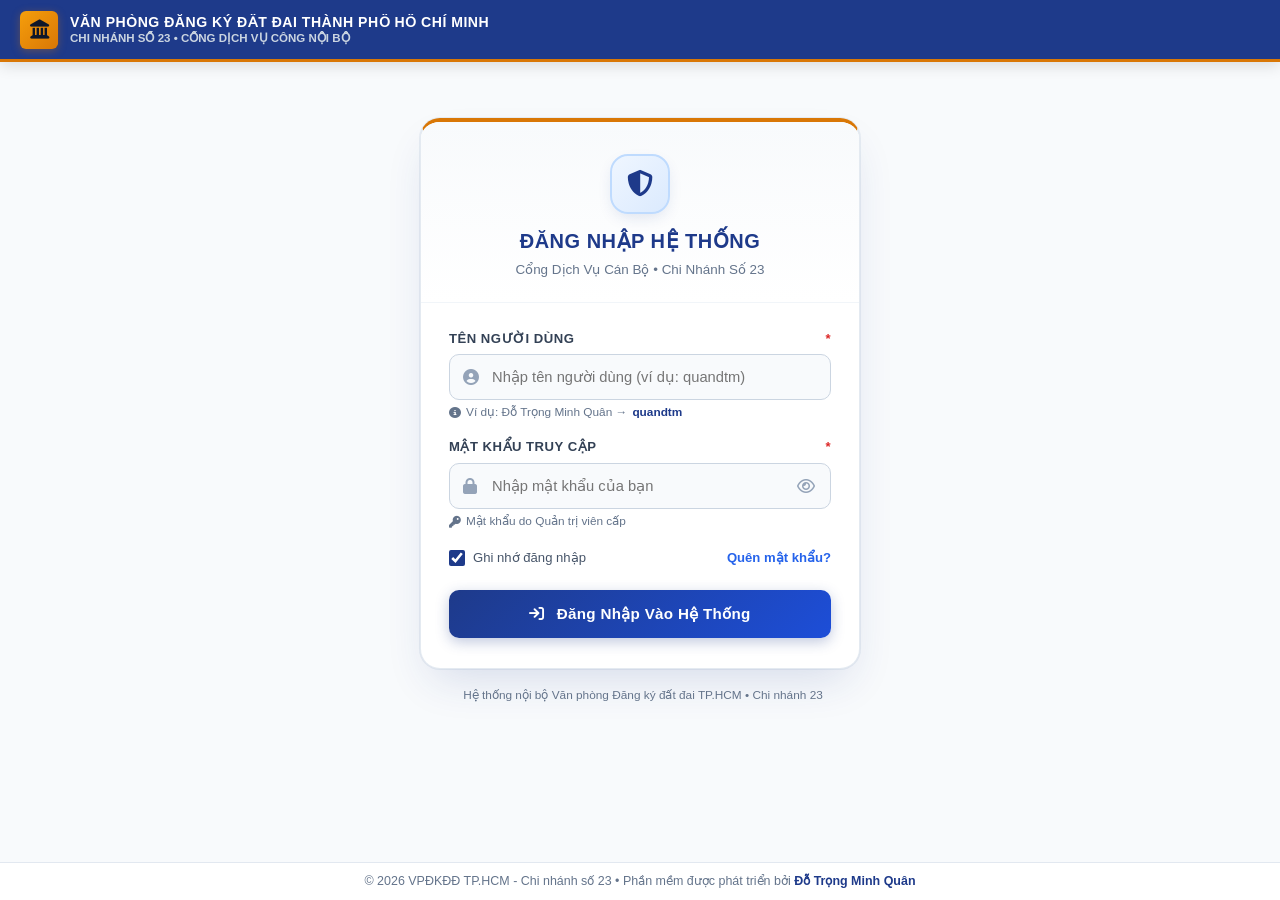
==== commit eabc9490: "feat(auth, schedule, helpdesk): hoàn thiện cổng xác thực, lịch tuần, it helpdesk rbac và bộ test tự " ====
--- a/index.html
+++ b/index.html
@@ -10,10 +10,14 @@
   
   <!-- Giao diện đồng bộ hệ sinh thái (Modular CSS) -->
   <link rel="stylesheet" href="css/hub.css">
-  <!-- Dữ liệu 200 câu nói tinh hoa của các vĩ nhân thế giới -->
-  <script src="js/quotes_data.js"></script>
+  <!-- Module Quản lý Xác thực & Bảo mật -->
+  <script src="js/auth.js"></script>
+  <!-- Dữ liệu 200 câu nói tinh hoa của các vĩ nhân thế giới (Nạp bất đồng bộ để trang mở tức thì) -->
+  <script src="js/quotes_data.js" defer></script>
   <!-- Layout Controller (Full-Width Topbar + Collapsible Sidebar) -->
   <script src="js/layout.js" defer></script>
+  <!-- Logic Phân Hệ Hub & Đăng Nhập -->
+  <script src="js/index.js" defer></script>
 </head>
 <body>
 
@@ -92,13 +96,13 @@
     </section>
 
     <!-- ==================== 2. TRANG CHỦ / PORTAL HUB ==================== -->
-    <section id="portalHubSection" class="hub-section" style="display: none;">
+    <section id="portalHubSection" class="hub-section d-none">
       <!-- Hero Banner với Lời chào thời gian thực & Thẻ Danh ngôn vĩ nhân (Mặc định Xanh Sương Băng Ice Glacier) -->
       <div class="hub-hero-banner theme-ice" id="hubHeroBanner">
         <div class="hub-hero-top-row">
           <div class="hub-greeting-box">
             <div class="hub-time-icon" id="hubTimeIcon">
-              <i class="fa-solid fa-sun" style="color: #f59e0b;"></i>
+              <i class="fa-solid fa-sun text-amber-500"></i>
             </div>
             <div>
               <h2 class="hub-greeting-title">
@@ -111,13 +115,6 @@
           </div>
 
           <div class="hub-hero-meta-cluster">
-            <div class="hero-theme-selector" id="heroThemeSelector" title="Chọn tông màu nền Banner">
-              <span class="theme-selector-label"><i class="fa-solid fa-palette mr-1"></i> Tông màu:</span>
-              <button type="button" class="theme-dot-btn theme-ice active" data-theme="theme-ice" title="Xanh sương băng (Mát mẻ, trong trẻo - Đang áp dụng)"></button>
-              <button type="button" class="theme-dot-btn theme-latte" data-theme="theme-latte" title="Cà phê sữa (Ấm áp, trang nhã)"></button>
-              <button type="button" class="theme-dot-btn theme-silver" data-theme="theme-silver" title="Xám bạc (Hiện đại, thanh lịch)"></button>
-              <button type="button" class="theme-dot-btn theme-sand" data-theme="theme-sand" title="Cát sa mạc (Nhẹ nhàng, tri thức)"></button>
-            </div>
             <div class="hub-hero-meta">
               <div class="hub-hero-meta-item">
                 <i class="fa-solid fa-building-user text-amber-500"></i>
@@ -272,413 +269,6 @@
 
   </main>
 
-  <!-- ==================== SCRIPT XỬ LÝ ĐĂNG NHẬP & HUB ==================== -->
-  <script>
-    // Link kết nối trực tiếp đến Google Apps Script & Google Sheet
-    const DEFAULT_SCRIPT_URL = "https://script.google.com/macros/s/AKfycbxLjARkYWp2TegCCdMcfVc3W6qQm6PmhFz71-y8zB_xFXxXbRXpsUhk6aPbJtqVqUHE/exec";
-    
-    // Toast Notification
-    function showToast(message, type = "info") {
-      const container = document.getElementById("toastContainer");
-      if (!container) return;
-      const toast = document.createElement("div");
-      toast.className = `toast toast-${type}`;
-      toast.innerHTML = `<span class="toast-icon">${type === "success" ? "✓" : (type === "error" ? "✗" : "ℹ")}</span><span class="toast-message">${message}</span>`;
-      container.appendChild(toast);
-      setTimeout(() => {
-        toast.style.opacity = "0";
-        setTimeout(() => toast.remove(), 300);
-      }, 4000);
-    }
-
-    // Toggle Password Visibility
-    const btnToggle = document.getElementById("btnToggleLoginPassword");
-    const passInput = document.getElementById("loginPassword");
-    if (btnToggle && passInput) {
-      btnToggle.addEventListener("click", () => {
-        const isPass = passInput.type === "password";
-        passInput.type = isPass ? "text" : "password";
-        btnToggle.innerHTML = isPass ? '<i class="fa-regular fa-eye-slash"></i>' : '<i class="fa-regular fa-eye"></i>';
-      });
-    }
-
-    // Forgot Password
-    const btnForgot = document.getElementById("btnForgotPassword");
-    if (btnForgot) {
-      btnForgot.addEventListener("click", () => {
-        alert("THÔNG BÁO QUÊN MẬT KHẨU:\n\nVui lòng liên hệ Tổ Hành chính - Tổng hợp (Đ/c Tuyền - SĐT: 0909736435) hoặc Quản trị viên để được cấp lại mật khẩu đăng nhập.");
-      });
-    }
-
-    // Cập nhật ngày hôm nay
-    function updateCurrentDate() {
-      const now = new Date();
-      const days = ["Chủ Nhật", "Thứ Hai", "Thứ Ba", "Thứ Tư", "Thứ Năm", "Thứ Sáu", "Thứ Bảy"];
-      const dd = String(now.getDate()).padStart(2, "0");
-      const mm = String(now.getMonth() + 1).padStart(2, "0");
-      const yyyy = now.getFullYear();
-      const el = document.getElementById("hubCurrentDate");
-      if (el) el.textContent = `${days[now.getDay()]}, ${dd}/${mm}/${yyyy}`;
-    }
-
-    // ==================== QUẢN LÝ DANH NGÔN VĨ NHÂN TINH HOA ====================
-    let currentQuoteIndex = -1;
-
-    function renderQuote(index, animate = false) {
-      const quotes = window.QUOTES_DATA || [];
-      if (!quotes.length) return;
-      if (index < 0 || index >= quotes.length) {
-        index = Math.floor(Math.random() * quotes.length);
-      }
-      currentQuoteIndex = index;
-      const q = quotes[index];
-
-      const bodyEl = document.getElementById("quoteBodyContent");
-      if (animate && bodyEl) {
-        bodyEl.style.opacity = "0.2";
-      }
-
-      setTimeout(() => {
-        const textVi = document.getElementById("quoteTextVi");
-        const textEn = document.getElementById("quoteTextEn");
-        const authorName = document.getElementById("quoteAuthorName");
-        const authorEra = document.getElementById("quoteAuthorEra");
-        const authorTitle = document.getElementById("quoteAuthorTitle");
-        const category = document.getElementById("quoteCategory");
-        const source = document.getElementById("quoteSource");
-        const indexBadge = document.getElementById("quoteIndexBadge");
-
-        if (textVi) textVi.textContent = `"${q.quote_vi}"`;
-        if (textEn) textEn.textContent = q.quote_en ? `"${q.quote_en}"` : "";
-        if (authorName) authorName.textContent = q.author;
-        if (authorEra) authorEra.textContent = q.era ? `(${q.era})` : "";
-        if (authorTitle) authorTitle.textContent = q.author_title || "Danh nhân thế giới";
-        if (category) category.textContent = q.category || "Danh ngôn";
-        if (source) source.innerHTML = `<i class="fa-solid fa-book-bookmark"></i> <span>Xuất xứ: ${q.source || "Kinh điển"}</span>`;
-        if (indexBadge) indexBadge.textContent = `#${q.id} / ${quotes.length}`;
-
-        if (animate && bodyEl) {
-          bodyEl.style.opacity = "1";
-        }
-      }, animate ? 150 : 0);
-    }
-
-    function rollRandomQuote() {
-      const quotes = window.QUOTES_DATA || [];
-      if (!quotes.length) return;
-      let nextIndex = Math.floor(Math.random() * quotes.length);
-      if (quotes.length > 1 && nextIndex === currentQuoteIndex) {
-        nextIndex = (currentQuoteIndex + 1) % quotes.length;
-      }
-      renderQuote(nextIndex, true);
-    }
-
-    // Sao chép câu nói vào bộ nhớ tạm
-    function copyCurrentQuote() {
-      const quotes = window.QUOTES_DATA || [];
-      if (currentQuoteIndex < 0 || !quotes[currentQuoteIndex]) return;
-      const q = quotes[currentQuoteIndex];
-      const textToCopy = `"${q.quote_vi}"\n— ${q.author} (${q.author_title})\n[Xuất xứ: ${q.source}]`;
-
-      if (navigator.clipboard && navigator.clipboard.writeText) {
-        navigator.clipboard.writeText(textToCopy).then(() => {
-          showToast("Đã sao chép câu nói danh ngôn vào bộ nhớ tạm!", "success");
-        }).catch(() => {
-          fallbackCopyText(textToCopy);
-        });
-      } else {
-        fallbackCopyText(textToCopy);
-      }
-    }
-
-    function fallbackCopyText(text) {
-      const ta = document.createElement("textarea");
-      ta.value = text;
-      ta.style.position = "fixed";
-      ta.style.opacity = "0";
-      document.body.appendChild(ta);
-      ta.select();
-      try {
-        document.execCommand("copy");
-        showToast("Đã sao chép câu nói danh ngôn vào bộ nhớ tạm!", "success");
-      } catch (err) {
-        showToast("Không thể tự động sao chép!", "error");
-      }
-      document.body.removeChild(ta);
-    }
-
-    // Lời chào theo thời gian thực (Good morning / afternoon / evening)
-    function updateTimeGreeting() {
-      const hour = new Date().getHours();
-      const greetingEl = document.getElementById("hubTimeGreeting");
-      const iconEl = document.getElementById("hubTimeIcon");
-      const subEl = document.getElementById("hubGreetingSub");
-
-      let greetingText = "Chào buổi sáng / Good morning";
-      let iconHtml = '<i class="fa-solid fa-sun" style="color: #f59e0b;"></i>';
-      let subText = "Chúc đồng chí một ngày mới tràn đầy năng lượng và làm việc hiệu quả!";
-
-      if (hour >= 12 && hour < 18) {
-        greetingText = "Chào buổi chiều / Good afternoon";
-        iconHtml = '<i class="fa-solid fa-cloud-sun" style="color: #38bdf8;"></i>';
-        subText = "Chúc đồng chí buổi chiều làm việc tập trung, thuận lợi và hoàn thành tốt nhiệm vụ!";
-      } else if (hour >= 18 || hour < 5) {
-        greetingText = "Chào buổi tối / Good evening";
-        iconHtml = '<i class="fa-solid fa-moon" style="color: #c084fc;"></i>';
-        subText = "Chúc đồng chí buổi tối bình an, thư thái bên gia đình sau ngày làm việc cống hiến!";
-      }
-
-      if (greetingEl) greetingEl.textContent = greetingText;
-      if (iconEl) iconEl.innerHTML = iconHtml;
-      if (subEl) subEl.textContent = subText;
-    }
-
-    // ==================== TÙY CHỌN TÔNG MÀU NỀN HERO BANNER (CÀ PHÊ SỮA, XÁM BẠC, CÁT SA MẠC, XANH BĂNG) ====================
-    function setHeroBannerTheme(themeName) {
-      const banner = document.getElementById("hubHeroBanner");
-      if (!banner) return;
-
-      const themes = ["theme-latte", "theme-silver", "theme-sand", "theme-ice"];
-      themes.forEach(t => banner.classList.remove(t));
-      banner.classList.add(themeName);
-
-      // Cập nhật trạng thái active trên các nút chọn tông màu
-      document.querySelectorAll(".theme-dot-btn").forEach(btn => {
-        if (btn.getAttribute("data-theme") === themeName) {
-          btn.classList.add("active");
-        } else {
-          btn.classList.remove("active");
-        }
-      });
-
-      try {
-        localStorage.setItem("vpdk_hero_theme", themeName);
-      } catch (e) {}
-    }
-
-    function initHeroTheme() {
-      let savedTheme = "theme-ice";
-      try {
-        savedTheme = localStorage.getItem("vpdk_hero_theme") || "theme-ice";
-      } catch (e) {}
-
-      setHeroBannerTheme(savedTheme);
-
-      document.querySelectorAll(".theme-dot-btn").forEach(btn => {
-        btn.addEventListener("click", () => {
-          const t = btn.getAttribute("data-theme");
-          if (t) setHeroBannerTheme(t);
-        });
-      });
-    }
-
-    // Gắn sự kiện cho các nút điều khiển Quote
-    const btnRandom = document.getElementById("btnRandomQuote");
-    if (btnRandom) {
-      btnRandom.addEventListener("click", rollRandomQuote);
-    }
-
-    const btnCopy = document.getElementById("btnCopyQuote");
-    if (btnCopy) {
-      btnCopy.addEventListener("click", copyCurrentQuote);
-    }
-
-    // Hiển thị giao diện Hub
-    function showHub(user) {
-      document.getElementById("loginSection").style.display = "none";
-      document.getElementById("portalHubSection").style.display = "block";
-      const headerArea = document.getElementById("headerUserArea");
-      if (headerArea) headerArea.style.display = "flex";
-      if (window.FamilyLayout) {
-        FamilyLayout.showSession(user);
-      }
-
-      const name = user.fullname || user.ho_ten || user.name || "Cán bộ";
-      const username = user.username || "";
-      const phone = user.phone || user.so_dien_thoai || "";
-      const role = user.position || user.chuc_vu || "Cán bộ";
-
-      const nameEl = document.getElementById("displayUserName");
-      if (nameEl) nameEl.textContent = name;
-      const roleEl = document.getElementById("displayUserRole");
-      if (roleEl) roleEl.textContent = role;
-      document.getElementById("hubGreetingName").textContent = name;
-      document.getElementById("hubUserRole").innerHTML = `Chức vụ: <strong>${role}</strong>`;
-      const accountEl = document.getElementById("hubUserAccount") || document.getElementById("hubUserCccd");
-      if (accountEl) {
-        let displayStr = username || name;
-        if (phone) displayStr += ` • SĐT: ${phone}`;
-        accountEl.innerHTML = `Tài khoản: <strong>${displayStr || "Đã xác thực"}</strong>`;
-      }
-      updateCurrentDate();
-      updateTimeGreeting();
-      rollRandomQuote();
-    }
-
-    // Hiển thị giao diện Đăng nhập
-    function showLogin() {
-      document.getElementById("loginSection").style.display = "flex";
-      document.getElementById("portalHubSection").style.display = "none";
-      const headerArea = document.getElementById("headerUserArea");
-      if (headerArea) headerArea.style.display = "none";
-      if (window.FamilyLayout) {
-        FamilyLayout.hideSession();
-      }
-    }
-
-    // Kiểm tra phiên đăng nhập: Mở mới luôn yêu cầu đăng nhập, chỉ duy trì trong cùng phiên sessionStorage
-    function checkSession() {
-      // Dọn dẹp dứt điểm các key rác cũ từ phiên bản thử nghiệm trước (tránh auto-login ngoài ý muốn)
-      localStorage.removeItem("vpdk_current_user");
-      sessionStorage.removeItem("vpdk_current_user");
-      localStorage.removeItem("binhduong_user");
-
-      // Khôi phục Người dùng đã ghi nhớ (nếu có) để người dùng đỡ phải gõ lại
-      const rememberedAccount = localStorage.getItem("vpdk_remembered_username") || localStorage.getItem("vpdk_remembered_cccd");
-      const usernameInput = document.getElementById("loginUsername") || document.getElementById("loginCccd");
-      if (rememberedAccount && usernameInput) {
-        usernameInput.value = rememberedAccount;
-      }
-
-      // Chỉ duy trì đăng nhập nếu người dùng đang trong cùng một phiên duyệt web (sessionStorage)
-      const raw = sessionStorage.getItem("binhduong_user");
-      if (raw) {
-        try {
-          const user = JSON.parse(raw);
-          showHub(user);
-          return true;
-        } catch (e) {
-          sessionStorage.removeItem("binhduong_user");
-        }
-      }
-
-      // Mặc định khi mở mới: Luôn luôn hiển thị màn hình ĐĂNG NHẬP để cán bộ nhập Mật khẩu
-      showLogin();
-      return false;
-    }
-
-    // Xử lý Đăng xuất
-    const btnLogout = document.getElementById("btnLogout");
-    if (btnLogout) {
-      btnLogout.addEventListener("click", () => {
-        sessionStorage.removeItem("binhduong_user");
-        sessionStorage.removeItem("vpdk_current_user");
-        localStorage.removeItem("binhduong_user");
-        localStorage.removeItem("vpdk_current_user");
-        showToast("Đã đăng xuất khỏi hệ thống thành công.", "info");
-        showLogin();
-      });
-    }
-
-    // XỬ LÝ ĐĂNG NHẬP: HỖ TRỢ USERNAME (quandtm) - KIỂM TRA TRỰC TIẾP TỪ GOOGLE SHEET
-    const loginForm = document.getElementById("loginForm");
-    if (loginForm) {
-      loginForm.addEventListener("submit", async (e) => {
-        e.preventDefault();
-        const inputEl = document.getElementById("loginUsername") || document.getElementById("loginCccd");
-        let identifier = (inputEl ? inputEl.value : "").trim().replace(/^'+/, "");
-        const password = (document.getElementById("loginPassword").value || "").trim();
-        const remember = document.getElementById("rememberMe").checked;
-
-        if (!identifier || !password) {
-          showToast("Vui lòng nhập đầy đủ Người dùng và Mật khẩu!", "error");
-          return;
-        }
-
-        const btnLogin = document.getElementById("btnLogin");
-        btnLogin.disabled = true;
-        btnLogin.innerHTML = '<i class="fa-solid fa-spinner fa-spin mr-1"></i> Đang xác thực...';
-
-        let result = null;
-
-        // 1. Gửi trực tiếp lên máy chủ qua POST
-        try {
-          const res = await fetch(DEFAULT_SCRIPT_URL, {
-            method: "POST",
-            headers: { "Content-Type": "text/plain;charset=utf-8" },
-            body: JSON.stringify({ action: "login", username: identifier, cccd: identifier, password: password })
-          });
-          result = await res.json();
-        } catch (postErr) {
-          console.warn("POST error, fallback to GET:", postErr);
-        }
-
-        // 2. Dự phòng qua GET nếu POST bị mạng chặn
-        if (!result) {
-          try {
-            const getUrl = `${DEFAULT_SCRIPT_URL}?action=login&username=${encodeURIComponent(identifier)}&cccd=${encodeURIComponent(identifier)}&password=${encodeURIComponent(password)}&t=${Date.now()}`;
-            const resGet = await fetch(getUrl);
-            result = await resGet.json();
-          } catch (getErr) {
-            console.warn("GET error:", getErr);
-          }
-        }
-
-        btnLogin.disabled = false;
-        btnLogin.innerHTML = '<i class="fa-solid fa-arrow-right-to-bracket mr-1"></i> <span class="btn-text">Đăng Nhập Vào Hệ Thống</span>';
-
-        if (result) {
-          if (result.success && result.user) {
-            const u = result.user;
-            if (u.status === "Đã nghỉ") {
-              alert(`❌ CẢNH BÁO TRUY CẬP:\n\nCán bộ ${u.fullname} đã được ghi nhận trạng thái ĐÃ NGHỈ LÀM VIỆC trên hệ thống nội bộ.\nTài khoản đã bị vô hiệu hóa.`);
-              return;
-            }
-
-            const userObj = {
-              username: u.username || identifier,
-              fullname: u.fullname || ("Cán bộ " + (u.username || identifier)),
-              name: u.fullname || ("Cán bộ " + (u.username || identifier)),
-              cccd: u.cccd || "",
-              phone: u.phone || "",
-              email: u.email || u.username || identifier,
-              position: u.position || "Cán bộ",
-              department: u.department || "Chi nhánh số 23",
-              role: u.role || "user",
-              status: u.status || "Đang làm việc"
-            };
-
-            // Ghi nhớ tài khoản nếu người dùng tích chọn
-            if (remember) {
-              localStorage.setItem("vpdk_remembered_username", userObj.username || identifier);
-            } else {
-              localStorage.removeItem("vpdk_remembered_username");
-              localStorage.removeItem("vpdk_remembered_cccd");
-            }
-
-            // Phiên làm việc chỉ lưu trong sessionStorage để bảo mật, đóng trình duyệt là hết phiên
-            sessionStorage.setItem("binhduong_user", JSON.stringify(userObj));
-            sessionStorage.setItem("vpdk_current_user", JSON.stringify(userObj));
-            sessionStorage.setItem("currentUser", JSON.stringify(userObj));
-            localStorage.removeItem("binhduong_user");
-            localStorage.removeItem("vpdk_current_user");
-
-            if (window.FamilySidebar) {
-              FamilySidebar.updateUser(userObj.fullname, userObj.position || userObj.department);
-            }
-
-            showHub(userObj);
-            return;
-          } else {
-            if (result.isRetired) {
-              alert(`❌ CẢNH BÁO TRUY CẬP:\n\n${result.message}`);
-            } else {
-              showToast(result.message || "Tên người dùng hoặc Mật khẩu không chính xác!", "error");
-            }
-            return;
-          }
-        } else {
-          // Lỗi mất kết nối Internet hoàn toàn
-          showToast("Không thể kết nối đến máy chủ hệ thống! Vui lòng kiểm tra lại đường truyền mạng.", "error");
-        }
-      });
-    }
-
-    // Khởi chạy khi load trang
-    document.addEventListener("DOMContentLoaded", () => {
-      initHeroTheme();
-      checkSession();
-    });
-  </script>
+  <!-- Module Controller js/index.js được nạp trong <head> với thuộc tính defer -->
 </body>
 </html>
--- a/css/hub.css
+++ b/css/hub.css
@@ -11,7 +11,7 @@
   flex-direction: column;
   align-items: center;
   justify-content: center;
-  min-height: calc(100vh - var(--header-height));
+  min-height: calc(100vh - var(--header-height) - 140px);
   width: 100%;
   padding: 32px 16px;
   box-sizing: border-box;
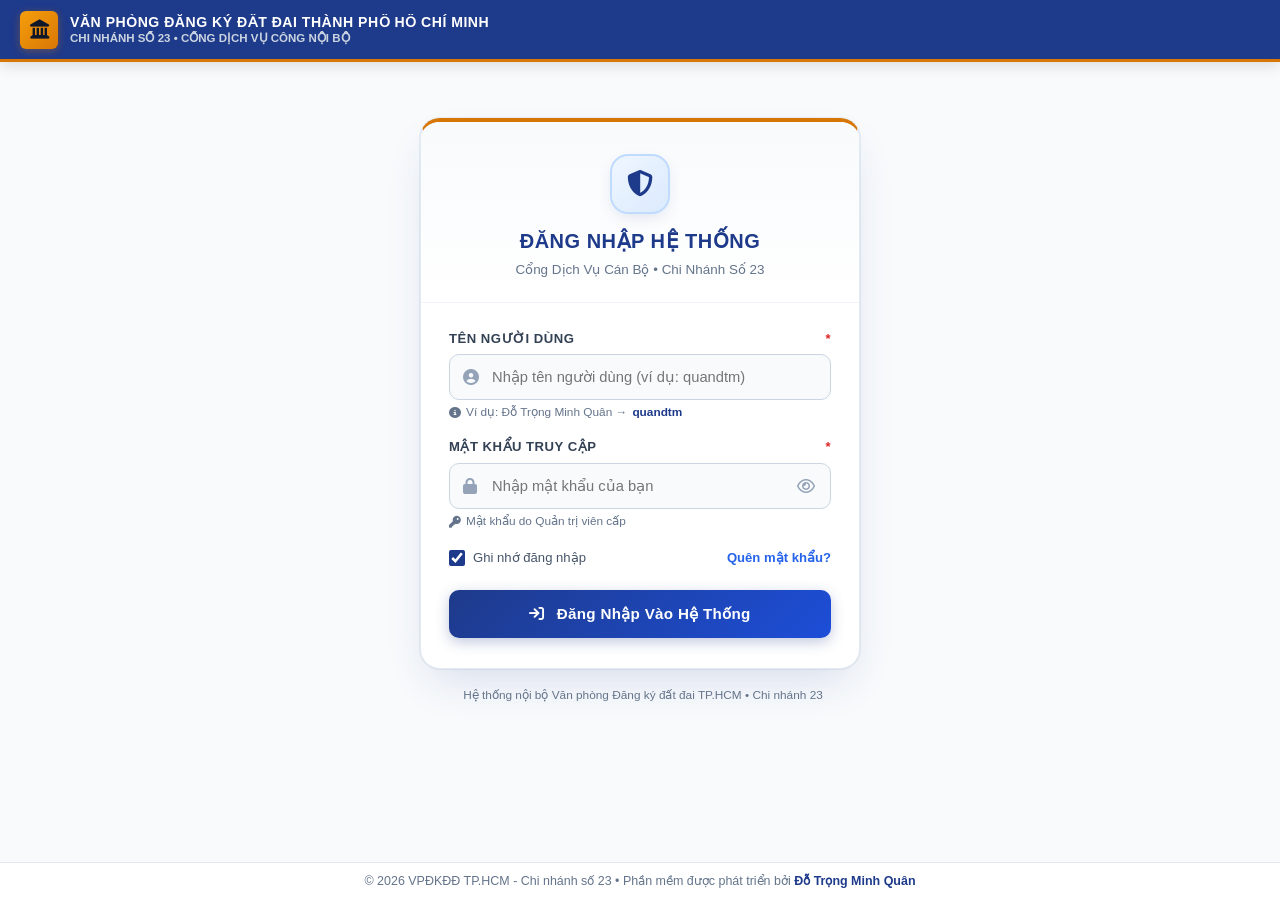
==== commit bb402637: "feat(giao-viec): hoan thien phan he Thong cao & Chi thi PDF, Document Viewer 2 cot va dong bo Drive/" ====
--- a/index.html
+++ b/index.html
@@ -4,12 +4,12 @@
   <meta charset="UTF-8">
   <meta name="viewport" content="width=device-width, initial-scale=1.0">
   <title>Cổng Dịch Vụ Nội Bộ - VPĐK Chi Nhánh 23</title>
-  
-  <!-- FontAwesome 6 Icons -->
+  <!-- Modular CSS (Parallel Load - No @import) -->
+  <link rel="stylesheet" href="css/variables.css">
+  <link rel="stylesheet" href="css/base.css">
+  <link rel="stylesheet" href="css/utilities.css">
+  <link rel="stylesheet" href="css/hub.css">
   <link rel="stylesheet" href="https://cdnjs.cloudflare.com/ajax/libs/font-awesome/6.4.0/css/all.min.css">
-  
-  <!-- Giao diện đồng bộ hệ sinh thái (Modular CSS) -->
-  <link rel="stylesheet" href="css/hub.css">
   <!-- Module Quản lý Xác thực & Bảo mật -->
   <script src="js/auth.js"></script>
   <!-- Dữ liệu 200 câu nói tinh hoa của các vĩ nhân thế giới (Nạp bất đồng bộ để trang mở tức thì) -->
@@ -201,7 +201,7 @@
           <p class="modules-subheading">Truy cập nhanh vào các hệ thống chuyên môn của Chi nhánh số 23:</p>
         </div>
         <div>
-          <a href="https://drive.google.com/drive/folders/1T2LVJKymM-52KBLNeabYxtAT4zfXneND" target="_blank" class="btn-drive-quick" title="Mở kho phần mềm và driver cài đặt cơ quan trên Google Drive">
+          <a href="https://drive.google.com/drive/folders/1T2LVJKymM-52KBLNeabYxtAT4zfXneND" target="_blank" class="btn-drive-quick" title="Mở kho phần mềm và driver cài đặt cơ quan trên Google Drive" rel="noopener noreferrer">
             <i class="fa-solid fa-cloud-arrow-down mr-1"></i> Kho Cài Đặt (Drive)
           </a>
         </div>
--- a/css/variables.css
+++ b/css/variables.css
@@ -0,0 +1,88 @@
+/* =========================================================================
+   VARIABLES.CSS: BẢNG DESIGN TOKENS CHUẨN CƠ QUAN HÀNH CHÍNH (60 - 30 - 10)
+   Hệ Thống Cổng Dịch Vụ Cán Bộ - Văn Phòng Đăng Ký Đất Đai Chi Nhánh Số 23
+   Quy chuẩn: .agent/rules.md (Royal Navy & Gold)
+   ========================================================================= */
+
+:root {
+  /* ==================== 1. BRAND IDENTITY (30% & 10%) ==================== */
+  --color-brand-navy: #1e3a8a;       /* Xanh Royal Navy chủ đạo cơ quan (30%) */
+  --color-brand-navy-dark: #0f172a;  /* Navy trầm - Header bar & Chân trang */
+  --color-brand-navy-light: #2563eb; /* Navy sáng - Hover & Active states */
+  --color-accent: #d97706;           /* Vàng kim công vụ - Nút CTA chính (10%) */
+  --color-accent-hover: #b45309;     /* Vàng sẫm khi hover */
+  --color-accent-glow: rgba(217, 119, 6, 0.35);
+
+  /* Primary compatibility aliases */
+  --color-primary: var(--color-brand-navy);
+  --color-primary-dark: var(--color-brand-navy-dark);
+  --color-primary-hover: var(--color-brand-navy-light);
+  --color-primary-focus: #2563eb;
+  --color-primary-light: #eff6ff;
+  --color-primary-border: #93c5fd;
+
+  /* ==================== 2. NEUTRALS & SURFACES (60%) ==================== */
+  --color-bg-app: #f8fafc;           /* Nền toàn trang (Slate White dịu mắt - 60%) */
+  --color-bg-canvas: var(--color-bg-app);
+  --color-bg-surface: #ffffff;       /* Nền thẻ, bảng số liệu, form (Pure White) */
+  --color-bg-subtle: #f1f5f9;        /* Nền phụ, input disabled */
+  --color-border: #cbd5e1;           /* Viền mỏng phân cách */
+  --color-border-subtle: #e2e8f0;    /* Viền nhạt thẻ card */
+  --color-border-active: #cbd5e1;
+  --color-border-strong: #94a3b8;
+
+  /* ==================== 3. SEMANTIC STATUS COLORS ==================== */
+  --color-success: #15803d;          /* Xanh lá - Hoàn thành, Đúng hạn, Online */
+  --color-success-bg: #dcfce7;
+  --color-success-border: #86efac;
+
+  --color-warning: #b45309;          /* Cam đất - Đang xử lý, Chờ duyệt */
+  --color-warning-bg: #ffedd5;
+  --color-warning-border: #fdba74;
+
+  --color-danger: #b91c1c;           /* Đỏ cờ - Khẩn, Quá hạn, Đăng xuất */
+  --color-danger-bg: #fee2e2;
+  --color-danger-border: #fca5a5;
+
+  --color-info: #0284c7;             /* Xanh biển - Thông tin, Lịch họp */
+  --color-info-bg: #e0f2fe;
+  --color-info-border: #7dd3fc;
+
+  /* ==================== 4. TYPOGRAPHY ==================== */
+  --color-text-main: #0f172a;        /* Chữ nội dung chính (Dark Slate) */
+  --color-text-secondary: #334155;   /* Chữ phụ nội dung */
+  --color-text-muted: #64748b;       /* Chữ phụ, hướng dẫn (Slate Gray) */
+  --color-text-light: #ffffff;       /* Chữ trắng trên nền tối */
+  --color-text-inverse: #ffffff;     /* Chữ trắng trên nền Navy hoặc nút CTA */
+
+  --font-family-base: -apple-system, BlinkMacSystemFont, "Segoe UI", Roboto, "Helvetica Neue", Arial, sans-serif;
+  --font-family-mono: ui-monospace, SFMono-Regular, Menlo, Monaco, Consolas, monospace;
+
+  --font-size-xs: 0.75rem;           /* 12px */
+  --font-size-sm: 0.84rem;           /* 13.5px */
+  --font-size-base: 0.92rem;         /* 14.7px */
+  --font-size-md: 1rem;              /* 16px */
+  --font-size-lg: 1.15rem;           /* 18.4px */
+  --font-size-xl: 1.35rem;           /* 21.6px */
+  --font-size-2xl: 1.65rem;          /* 26.4px */
+
+  /* ==================== 5. KHUNG BỐ CỤC (LAYOUT SPECS) ==================== */
+  --header-height: 62px;             /* Chiều cao Header cố định phía trên */
+  --container-max-width: 1280px;     /* Độ rộng chuẩn 1280px cho Workspace */
+
+  /* ==================== 6. ĐỘ BO GÓC & ĐỔ BÓNG (RADIUS & SHADOWS) ==================== */
+  --radius-sm: 6px;
+  --radius-md: 10px;
+  --radius-lg: 14px;
+  --radius-xl: 20px;
+  --radius-full: 9999px;
+
+  --shadow-sm: 0 1px 3px rgba(0, 0, 0, 0.06);
+  --shadow-md: 0 4px 6px -1px rgba(15, 23, 42, 0.08), 0 2px 4px -2px rgba(15, 23, 42, 0.04);
+  --shadow-card: 0 4px 6px -1px rgba(15, 23, 42, 0.08), 0 2px 4px -2px rgba(15, 23, 42, 0.04);
+  --shadow-elevated: 0 12px 24px -4px rgba(15, 23, 42, 0.12);
+
+  /* Hiệu ứng chuyển động */
+  --transition-fast: 0.18s ease-in-out;
+  --transition-normal: 0.25s cubic-bezier(0.4, 0, 0.2, 1);
+}
--- a/css/base.css
+++ b/css/base.css
@@ -0,0 +1,673 @@
+/* =========================================================================
+   BASE.CSS: BỘ KHUNG GIAO DIỆN & CÁC LỚP TIỆN ÍCH DÙNG CHUNG (BOOTSTRAP-LIKE)
+   Hệ Thống Web Portal - Văn Phòng Đăng Ký Đất Đai Chi Nhánh Số 23
+   ========================================================================= */
+
+/* ==================== 1. RESET TOÀN CỤC & KHÓA TRÀN NGANG ==================== */
+*, *::before, *::after {
+  box-sizing: border-box;
+  margin: 0;
+  padding: 0;
+}
+
+html, body {
+  width: 100%;
+  overflow-x: hidden;
+}
+
+body {
+  font-family: var(--font-family-base);
+  font-size: var(--font-size-base);
+  color: var(--color-text-main);
+  background-color: var(--color-bg-canvas);
+  line-height: 1.5;
+  -webkit-font-smoothing: antialiased;
+  min-height: 100vh;
+  padding-top: var(--header-height);
+  display: flex;
+  flex-direction: column;
+}
+
+.main-content {
+  flex: 1;
+  width: 100%;
+  display: flex;
+  flex-direction: column;
+}
+
+img, svg {
+  max-width: 100%;
+  height: auto;
+  vertical-align: middle;
+}
+
+a {
+  color: var(--color-primary);
+  text-decoration: none;
+  transition: color var(--transition-fast);
+}
+
+a:hover {
+  color: var(--color-primary-hover);
+}
+
+/* ==================== 2. KHUNG BỐ CỤC CHUẨN (TẬN DỤNG 100% CHIỀU NGANG MÀN HÌNH) ==================== */
+body {
+  padding-left: 0 !important;
+}
+
+/* Container chuẩn 1280px chống vỡ layout */
+.app-container {
+  max-width: var(--container-max-width);
+  width: 100%;
+  margin-left: auto;
+  margin-right: auto;
+  padding-left: 16px;
+  padding-right: 16px;
+}
+
+.main-content.app-container {
+  margin-top: 20px;
+  margin-bottom: 24px;
+}
+
+/* ==================== 3. THANH HEADER DÀI CỐ ĐỊNH TRÊN CÙNG (FULL-WIDTH TOPBAR) ==================== */
+.app-topbar {
+  position: fixed;
+  top: 0;
+  left: 0;
+  right: 0;
+  height: var(--header-height);
+  background-color: var(--color-primary); /* Solid Royal Navy */
+  color: var(--color-text-light);
+  border-bottom: 3px solid var(--color-accent); /* Chỉ viền vàng kim CN23 */
+  z-index: 1050;
+  display: flex;
+  align-items: center;
+  justify-content: space-between;
+  padding: 0 20px;
+  box-shadow: 0 4px 14px rgba(0, 0, 0, 0.12);
+  user-select: none;
+}
+
+.topbar-left {
+  display: flex;
+  align-items: center;
+  gap: 14px;
+  min-width: 0;
+  flex-shrink: 0;
+}
+
+.topbar-brand {
+  display: flex;
+  align-items: center;
+  gap: 12px;
+  text-decoration: none;
+  color: #ffffff;
+  min-width: 0;
+  cursor: pointer;
+  transition: opacity var(--transition-fast);
+}
+
+.topbar-brand:hover {
+  opacity: 0.95;
+}
+
+/* Icon Tòa nhà - Click để quay về Trang chủ Cổng Dịch Vụ */
+.topbar-logo-box {
+  width: 38px;
+  height: 38px;
+  border-radius: var(--radius-sm);
+  background: linear-gradient(135deg, #f59e0b 0%, var(--color-accent) 100%);
+  color: var(--color-brand-navy-dark);
+  display: flex;
+  align-items: center;
+  justify-content: center;
+  font-size: 1.2rem;
+  font-weight: 900;
+  box-shadow: 0 2px 8px var(--color-accent-glow);
+  flex-shrink: 0;
+  cursor: pointer;
+  transition: transform var(--transition-fast), box-shadow var(--transition-fast);
+}
+
+.topbar-brand:hover .topbar-logo-box,
+.topbar-logo-box:hover {
+  transform: scale(1.08);
+  box-shadow: 0 0 14px rgba(245, 158, 11, 0.7);
+}
+
+.topbar-titles {
+  display: flex;
+  flex-direction: column;
+  line-height: 1.25;
+  min-width: 0;
+}
+
+.topbar-agency-name {
+  font-size: 0.88rem;
+  font-weight: 800;
+  letter-spacing: 0.5px;
+  color: #ffffff;
+  white-space: nowrap;
+  overflow: hidden;
+  text-overflow: ellipsis;
+}
+
+.topbar-sub-agency {
+  font-size: 0.72rem;
+  color: var(--color-border);
+  font-weight: 600;
+  white-space: nowrap;
+  overflow: hidden;
+  text-overflow: ellipsis;
+}
+
+.topbar-right {
+  display: flex;
+  align-items: center;
+  gap: 12px;
+  flex-shrink: 0;
+}
+
+/* ==================== 4. THÔNG TIN CÁN BỘ & USER DROPDOWN (SIGN OUT TÍCH HỢP) ==================== */
+.topbar-user-dropdown-wrapper {
+  position: relative;
+}
+
+/* Nút thông tin cán bộ trên Header */
+.topbar-user-badge {
+  display: flex;
+  align-items: center;
+  gap: 10px;
+  background: rgba(255, 255, 255, 0.12);
+  border: 1px solid rgba(255, 255, 255, 0.2);
+  padding: 5px 12px;
+  border-radius: var(--radius-md);
+  color: #ffffff;
+  cursor: pointer;
+  font-family: inherit;
+  font-size: inherit;
+  transition: all var(--transition-fast);
+  outline: none;
+}
+
+.topbar-user-badge:hover,
+.topbar-user-dropdown-wrapper.is-open .topbar-user-badge {
+  background: rgba(255, 255, 255, 0.22);
+  border-color: rgba(255, 255, 255, 0.35);
+  box-shadow: 0 2px 8px rgba(0, 0, 0, 0.15);
+}
+
+.topbar-user-dropdown-wrapper.is-open .topbar-user-badge {
+  border-color: var(--color-accent);
+}
+
+.topbar-user-avatar {
+  width: 32px;
+  height: 32px;
+  border-radius: 50%;
+  background: linear-gradient(135deg, #3b82f6 0%, #1d4ed8 100%);
+  color: #ffffff;
+  display: flex;
+  align-items: center;
+  justify-content: center;
+  font-size: 0.9rem;
+  font-weight: 700;
+  border: 1.5px solid #93c5fd;
+  flex-shrink: 0;
+}
+
+.topbar-user-text {
+  display: flex;
+  flex-direction: column;
+  text-align: left;
+  line-height: 1.2;
+}
+
+.topbar-user-name {
+  font-size: 0.84rem;
+  font-weight: 700;
+  white-space: nowrap;
+}
+
+.topbar-user-role {
+  font-size: 0.68rem;
+  color: var(--color-border);
+  white-space: nowrap;
+}
+
+.topbar-user-caret {
+  font-size: 0.75rem;
+  color: rgba(255, 255, 255, 0.7);
+  margin-left: 2px;
+  transition: transform var(--transition-fast), color var(--transition-fast);
+}
+
+.topbar-user-dropdown-wrapper.is-open .topbar-user-caret {
+  transform: rotate(180deg);
+  color: #ffffff;
+}
+
+/* Menu Dropdown sổ xuống khi bấm vào User */
+.topbar-user-dropdown-menu {
+  position: absolute;
+  top: calc(100% + 8px);
+  right: 0;
+  width: 275px;
+  background-color: var(--color-bg-surface);
+  border-radius: var(--radius-lg);
+  border: 1px solid var(--color-border-subtle);
+  box-shadow: 0 12px 28px -4px rgba(15, 23, 42, 0.16), 0 4px 10px -2px rgba(15, 23, 42, 0.08);
+  padding: 8px 0;
+  z-index: 1200;
+  display: none;
+  opacity: 0;
+  transform: translateY(-8px);
+  transition: opacity 0.18s ease, transform 0.18s ease;
+}
+
+.topbar-user-dropdown-wrapper.is-open .topbar-user-dropdown-menu {
+  display: block;
+  opacity: 1;
+  transform: translateY(0);
+}
+
+/* Phần thông tin tóm tắt trên đầu Dropdown */
+.user-dropdown-header {
+  padding: 10px 16px 12px 16px;
+  display: flex;
+  align-items: center;
+  gap: 12px;
+}
+
+.user-dropdown-header-avatar {
+  width: 40px;
+  height: 40px;
+  border-radius: 50%;
+  background: linear-gradient(135deg, #eff6ff 0%, #dbeafe 100%);
+  color: var(--color-primary);
+  display: flex;
+  align-items: center;
+  justify-content: center;
+  font-size: 1.35rem;
+  flex-shrink: 0;
+  border: 1.5px solid #bfdbfe;
+}
+
+.user-dropdown-header-info {
+  display: flex;
+  flex-direction: column;
+  min-width: 0;
+  text-align: left;
+}
+
+.user-dropdown-fullname {
+  font-size: 0.88rem;
+  font-weight: 700;
+  color: var(--color-text-main);
+  white-space: nowrap;
+  overflow: hidden;
+  text-overflow: ellipsis;
+}
+
+.user-dropdown-role {
+  font-size: 0.74rem;
+  color: var(--color-text-muted);
+  font-weight: 500;
+  white-space: nowrap;
+  overflow: hidden;
+  text-overflow: ellipsis;
+  margin-top: 1px;
+}
+
+.user-dropdown-status {
+  display: inline-flex;
+  align-items: center;
+  gap: 5px;
+  font-size: 0.7rem;
+  font-weight: 600;
+  color: var(--color-success);
+  margin-top: 4px;
+}
+
+.status-indicator-dot {
+  width: 7px;
+  height: 7px;
+  border-radius: 50%;
+  background-color: #22c55e;
+  box-shadow: 0 0 0 2px rgba(34, 197, 94, 0.25);
+  display: inline-block;
+}
+
+/* Đường phân cách trong dropdown */
+.user-dropdown-divider {
+  height: 1px;
+  background-color: var(--color-border-subtle);
+  margin: 6px 0;
+}
+
+/* Các liên kết thao tác trong dropdown */
+.user-dropdown-links {
+  padding: 2px 0;
+}
+
+.user-dropdown-item {
+  display: flex;
+  align-items: center;
+  gap: 10px;
+  padding: 9px 16px;
+  font-size: 0.84rem;
+  color: var(--color-text-secondary);
+  text-decoration: none;
+  background: transparent;
+  border: none;
+  width: 100%;
+  text-align: left;
+  cursor: pointer;
+  font-family: inherit;
+  transition: background-color var(--transition-fast), color var(--transition-fast);
+}
+
+.user-dropdown-item:hover {
+  background-color: var(--color-bg-subtle);
+  color: var(--color-primary);
+}
+
+.user-dropdown-item i {
+  width: 18px;
+  text-align: center;
+  font-size: 0.9rem;
+  color: var(--color-text-muted);
+  transition: color var(--transition-fast);
+}
+
+.user-dropdown-item:hover i {
+  color: var(--color-primary);
+}
+
+/* Nút Đăng xuất - Cảnh báo đỏ nổi bật */
+.user-dropdown-logout {
+  color: var(--color-danger) !important;
+  font-weight: 600;
+}
+
+.user-dropdown-logout i {
+  color: var(--color-danger) !important;
+}
+
+.user-dropdown-logout:hover {
+  background-color: var(--color-danger-bg) !important;
+  color: var(--color-danger) !important;
+}
+
+.user-dropdown-logout:hover i {
+  color: var(--color-danger) !important;
+}
+
+/* ==================== 5. RESPONSIVE HEADER CHO MOBILE & TABLET (< 1024px) ==================== */
+@media (max-width: 1023px) {
+  .app-topbar {
+    padding: 0 12px;
+  }
+  .topbar-brand .topbar-titles {
+    display: none;
+  }
+  .topbar-user-badge {
+    padding: 4px 8px;
+  }
+  .topbar-user-role {
+    display: none;
+  }
+  .topbar-user-dropdown-menu {
+    right: 0;
+    width: 250px;
+  }
+}
+
+/* ==================== 6. CÁC COMPONENT GIAO DIỆN CHUẨN BOOTSTRAP-LIKE ==================== */
+/* Nút bấm (Buttons) */
+.btn {
+  display: inline-flex;
+  align-items: center;
+  justify-content: center;
+  gap: 8px;
+  font-weight: 600;
+  font-size: var(--font-size-sm);
+  padding: 8px 16px;
+  border-radius: var(--radius-sm);
+  border: 1px solid transparent;
+  cursor: pointer;
+  transition: all var(--transition-fast);
+  text-decoration: none;
+  line-height: 1.4;
+  white-space: nowrap;
+}
+
+.btn:active {
+  transform: scale(0.98);
+}
+
+.btn-primary {
+  background-color: var(--color-primary);
+  color: #ffffff;
+  border-color: var(--color-primary);
+}
+.btn-primary:hover {
+  background-color: var(--color-primary-hover);
+  border-color: var(--color-primary-hover);
+  color: #ffffff;
+}
+
+.btn-secondary {
+  background-color: #f1f5f9;
+  color: #334155;
+  border-color: var(--color-border);
+}
+.btn-secondary:hover {
+  background-color: var(--color-border-subtle);
+  color: var(--color-brand-navy-dark);
+}
+
+.btn-success {
+  background-color: var(--color-success);
+  color: #ffffff;
+  border-color: var(--color-success);
+}
+.btn-success:hover {
+  background-color: #166534;
+  color: #ffffff;
+}
+
+.btn-danger {
+  background-color: var(--color-danger);
+  color: #ffffff;
+  border-color: var(--color-danger);
+}
+.btn-danger:hover {
+  background-color: var(--color-danger);
+  color: #ffffff;
+}
+
+.btn-sm {
+  padding: 5px 10px;
+  font-size: var(--font-size-xs);
+  border-radius: 6px;
+}
+
+.btn-lg {
+  padding: 12px 24px;
+  font-size: var(--font-size-base);
+  border-radius: var(--radius-md);
+}
+
+/* Thẻ Card */
+.card {
+  background-color: var(--color-bg-surface);
+  border-radius: var(--radius-lg);
+  border: 1px solid var(--color-border-subtle);
+  box-shadow: var(--shadow-card);
+  overflow: hidden;
+}
+
+.module-card {
+  background-color: var(--color-bg-surface);
+  border: 1px solid var(--color-border-subtle);
+  border-radius: var(--radius-lg);
+  padding: 20px;
+  box-shadow: var(--shadow-card);
+}
+
+.card-header {
+  padding: 14px 20px;
+  border-bottom: 1px solid var(--color-border-subtle);
+  background-color: var(--color-bg-subtle);
+  display: flex;
+  align-items: center;
+  justify-content: space-between;
+}
+
+.card-body {
+  padding: 20px;
+}
+
+/* Ô nhập liệu Form */
+.form-group {
+  margin-bottom: 16px;
+}
+
+.form-label {
+  display: block;
+  font-size: var(--font-size-xs);
+  font-weight: 700;
+  text-transform: uppercase;
+  letter-spacing: 0.5px;
+  color: var(--color-text-secondary);
+  margin-bottom: 6px;
+}
+
+.form-control, .form-select {
+  width: 100%;
+  padding: 9px 13px;
+  font-size: var(--font-size-sm);
+  color: var(--color-text-main);
+  background-color: #ffffff;
+  border: 1px solid var(--color-border-active);
+  border-radius: var(--radius-sm);
+  transition: border-color var(--transition-fast), box-shadow var(--transition-fast);
+}
+
+.form-control:focus, .form-select:focus {
+  outline: none;
+  border-color: var(--color-primary-focus);
+  box-shadow: 0 0 0 3px rgba(37, 99, 235, 0.15);
+}
+
+/* Huy hiệu (Badge) */
+.badge {
+  display: inline-flex;
+  align-items: center;
+  gap: 4px;
+  padding: 3px 8px;
+  font-size: var(--font-size-xs);
+  font-weight: 700;
+  border-radius: var(--radius-full);
+  line-height: 1.2;
+}
+
+.badge-success { background: var(--color-success-bg); color: var(--color-success); border: 1px solid var(--color-success-border); }
+.badge-warning { background: var(--color-warning-bg); color: var(--color-warning); border: 1px solid var(--color-warning-border); }
+.badge-danger  { background: var(--color-danger-bg);  color: var(--color-danger);  border: 1px solid var(--color-danger-border); }
+.badge-info    { background: var(--color-info-bg);    color: var(--color-info);    border: 1px solid var(--color-info-border); }
+
+/* ==================== 6.5. KHUNG TIÊU ĐỀ & THANH ĐIỀU HƯỚNG TAB DÙNG CHUNG ==================== */
+.page-title-strip {
+  display: flex;
+  flex-wrap: wrap;
+  align-items: center;
+  justify-content: space-between;
+  gap: 12px;
+  margin-bottom: 20px;
+  padding-bottom: 14px;
+  border-bottom: 1px solid var(--color-border-subtle);
+}
+
+.schedule-tab-nav,
+.app-tab-nav {
+  display: flex;
+  flex-wrap: wrap;
+  align-items: center;
+  justify-content: space-between;
+  gap: 12px;
+  margin-bottom: 20px;
+}
+
+.schedule-tab-group,
+.app-tab-group {
+  display: inline-flex;
+  background: var(--color-border-subtle);
+  padding: 4px;
+  border-radius: var(--radius-md);
+  gap: 4px;
+}
+
+.schedule-tab-btn,
+.app-tab-btn {
+  padding: 8px 18px;
+  border-radius: var(--radius-sm);
+  font-size: var(--font-size-sm);
+  font-weight: 600;
+  color: var(--color-text-secondary);
+  border: none;
+  background: transparent;
+  cursor: pointer;
+  display: inline-flex;
+  align-items: center;
+  gap: 6px;
+  transition: all var(--transition-fast);
+}
+
+.schedule-tab-btn:hover:not(.active),
+.app-tab-btn:hover:not(.active) {
+  color: var(--color-text-main);
+  background: rgba(255, 255, 255, 0.6);
+}
+
+.schedule-tab-btn.active,
+.app-tab-btn.active {
+  background: #ffffff;
+  color: var(--color-brand-navy);
+  font-weight: 700;
+  box-shadow: var(--shadow-sm);
+}
+
+/* ==================== 7. FOOTER ĐỒNG BỘ TOÀN HỆ THỐNG (SLIM COMPACT FOOTER) ==================== */
+.app-footer {
+  width: 100%;
+  background-color: var(--color-bg-surface);
+  border-top: 1px solid var(--color-border-subtle);
+  padding: 10px 16px;
+  margin-top: auto; /* Tự động dính đáy màn hình trong flex column */
+  color: var(--color-text-muted);
+  font-size: 0.78rem;
+  line-height: 1.4;
+  user-select: none;
+}
+
+.footer-container {
+  max-width: var(--container-max-width);
+  margin: 0 auto;
+  text-align: center;
+}
+
+.footer-text {
+  margin: 0;
+  color: var(--color-text-muted);
+  font-size: 0.78rem;
+}
+
+.footer-text strong {
+  color: var(--color-brand-navy);
+  font-weight: 700;
+}
+
--- a/css/utilities.css
+++ b/css/utilities.css
@@ -0,0 +1,694 @@
+/* =========================================================================
+   UTILITIES.CSS: BỘ CLASS TIỆN ÍCH TĨNH (PURE STATIC UTILITIES)
+   Hệ Thống Web Portal - Văn Phòng Đăng Ký Đất Đai Chi Nhánh Số 23
+   Thay thế hoàn toàn Tailwind Play CDN (2.9MB) -> CSS tĩnh siêu nhẹ (~30KB)
+   Tối ưu hiệu năng nạp trang < 100ms trên máy tính văn phòng Core i3 / RAM 4GB
+   ========================================================================= */
+
+/* ==================== 1. DISPLAY & BOX SIZING ==================== */
+.block { display: block; }
+.inline-block { display: inline-block; }
+.inline { display: inline; }
+.flex { display: flex; }
+.inline-flex { display: inline-flex; }
+.grid { display: grid; }
+.hidden, .d-none { display: none !important; }
+.antialiased { -webkit-font-smoothing: antialiased; -moz-osx-font-smoothing: grayscale; }
+.border-collapse { border-collapse: collapse; }
+.sr-only {
+  position: absolute; width: 1px; height: 1px; padding: 0; margin: -1px;
+  overflow: hidden; clip: rect(0, 0, 0, 0); white-space: nowrap; border-width: 0;
+}
+
+/* ==================== 2. FLEXBOX & GRID ==================== */
+.flex-row { flex-direction: row; }
+.flex-col { flex-direction: column; }
+.flex-wrap { flex-wrap: wrap; }
+.flex-nowrap { flex-wrap: nowrap; }
+.flex-1 { flex: 1 1 0%; }
+.shrink-0 { flex-shrink: 0; }
+.self-start { align-self: flex-start; }
+.self-center { align-self: center; }
+.self-end { align-self: flex-end; }
+.self-auto { align-self: auto; }
+
+.items-start { align-items: flex-start; }
+.items-center { align-items: center; }
+.items-end { align-items: flex-end; }
+.items-stretch { align-items: stretch; }
+
+.justify-start { justify-content: flex-start; }
+.justify-center { justify-content: center; }
+.justify-end { justify-content: flex-end; }
+.justify-between { justify-content: space-between; }
+.justify-around { justify-content: space-around; }
+
+.grid-cols-1 { grid-template-columns: repeat(1, minmax(0, 1fr)); }
+.grid-cols-2 { grid-template-columns: repeat(2, minmax(0, 1fr)); }
+.grid-cols-3 { grid-template-columns: repeat(3, minmax(0, 1fr)); }
+.grid-cols-4 { grid-template-columns: repeat(4, minmax(0, 1fr)); }
+.grid-cols-5 { grid-template-columns: repeat(5, minmax(0, 1fr)); }
+.grid-cols-6 { grid-template-columns: repeat(6, minmax(0, 1fr)); }
+.grid-cols-12 { grid-template-columns: repeat(12, minmax(0, 1fr)); }
+
+.col-span-1 { grid-column: span 1 / span 1; }
+.col-span-2 { grid-column: span 2 / span 2; }
+.col-span-3 { grid-column: span 3 / span 3; }
+.col-span-4 { grid-column: span 4 / span 4; }
+.col-span-5 { grid-column: span 5 / span 5; }
+.col-span-6 { grid-column: span 6 / span 6; }
+.col-span-12 { grid-column: span 12 / span 12; }
+
+/* Gaps */
+.gap-0\.5 { gap: 0.125rem; }
+.gap-1 { gap: 0.25rem; }
+.gap-1\.5 { gap: 0.375rem; }
+.gap-2 { gap: 0.5rem; }
+.gap-2\.5 { gap: 0.625rem; }
+.gap-3 { gap: 0.75rem; }
+.gap-3\.5 { gap: 0.875rem; }
+.gap-4 { gap: 1rem; }
+.gap-5 { gap: 1.25rem; }
+.gap-6 { gap: 1.5rem; }
+
+/* Space between child elements */
+.space-x-1 > :not([hidden]) ~ :not([hidden]) { margin-left: 0.25rem; }
+.space-x-1\.5 > :not([hidden]) ~ :not([hidden]) { margin-left: 0.375rem; }
+.space-x-2 > :not([hidden]) ~ :not([hidden]) { margin-left: 0.5rem; }
+.space-x-2\.5 > :not([hidden]) ~ :not([hidden]) { margin-left: 0.625rem; }
+.space-x-3 > :not([hidden]) ~ :not([hidden]) { margin-left: 0.75rem; }
+.space-x-4 > :not([hidden]) ~ :not([hidden]) { margin-left: 1rem; }
+.space-y-1 > :not([hidden]) ~ :not([hidden]) { margin-top: 0.25rem; }
+.space-y-1\.5 > :not([hidden]) ~ :not([hidden]) { margin-top: 0.375rem; }
+.space-y-2 > :not([hidden]) ~ :not([hidden]) { margin-top: 0.5rem; }
+.space-y-2\.5 > :not([hidden]) ~ :not([hidden]) { margin-top: 0.625rem; }
+.space-y-3 > :not([hidden]) ~ :not([hidden]) { margin-top: 0.75rem; }
+.space-y-3\.5 > :not([hidden]) ~ :not([hidden]) { margin-top: 0.875rem; }
+.space-y-4 > :not([hidden]) ~ :not([hidden]) { margin-top: 1rem; }
+.space-y-5 > :not([hidden]) ~ :not([hidden]) { margin-top: 1.25rem; }
+.space-y-6 > :not([hidden]) ~ :not([hidden]) { margin-top: 1.5rem; }
+
+/* ==================== 3. SPACING (MARGIN & PADDING) ==================== */
+.p-0 { padding: 0; }
+.p-1 { padding: 0.25rem; }
+.p-1\.5 { padding: 0.375rem; }
+.p-2 { padding: 0.5rem; }
+.p-2\.5 { padding: 0.625rem; }
+.p-3 { padding: 0.75rem; }
+.p-3\.5 { padding: 0.875rem; }
+.p-4 { padding: 1rem; }
+.p-5 { padding: 1.25rem; }
+.p-6 { padding: 1.5rem; }
+.p-8 { padding: 2rem; }
+
+.px-1 { padding-left: 0.25rem; padding-right: 0.25rem; }
+.px-1\.5 { padding-left: 0.375rem; padding-right: 0.375rem; }
+.px-2 { padding-left: 0.5rem; padding-right: 0.5rem; }
+.px-2\.5 { padding-left: 0.625rem; padding-right: 0.625rem; }
+.px-3 { padding-left: 0.75rem; padding-right: 0.75rem; }
+.px-3\.5 { padding-left: 0.875rem; padding-right: 0.875rem; }
+.px-4 { padding-left: 1rem; padding-right: 1rem; }
+.px-5 { padding-left: 1.25rem; padding-right: 1.25rem; }
+.px-6 { padding-left: 1.5rem; padding-right: 1.5rem; }
+.px-8 { padding-left: 2rem; padding-right: 2rem; }
+
+.py-0\.2 { padding-top: 0.05rem; padding-bottom: 0.05rem; }
+.py-0\.5 { padding-top: 0.125rem; padding-bottom: 0.125rem; }
+.py-1 { padding-top: 0.25rem; padding-bottom: 0.25rem; }
+.py-1\.5 { padding-top: 0.375rem; padding-bottom: 0.375rem; }
+.py-2 { padding-top: 0.5rem; padding-bottom: 0.5rem; }
+.py-2\.5 { padding-top: 0.625rem; padding-bottom: 0.625rem; }
+.py-3 { padding-top: 0.75rem; padding-bottom: 0.75rem; }
+.py-3\.5 { padding-top: 0.875rem; padding-bottom: 0.875rem; }
+.py-4 { padding-top: 1rem; padding-bottom: 1rem; }
+.py-5 { padding-top: 1.25rem; padding-bottom: 1.25rem; }
+.py-6 { padding-top: 1.5rem; padding-bottom: 1.5rem; }
+.py-8 { padding-top: 2rem; padding-bottom: 2rem; }
+.py-10 { padding-top: 2.5rem; padding-bottom: 2.5rem; }
+.py-12 { padding-top: 3rem; padding-bottom: 3rem; }
+.py-16 { padding-top: 4rem; padding-bottom: 4rem; }
+
+.pt-1 { padding-top: 0.25rem; }
+.pt-1\.5 { padding-top: 0.375rem; }
+.pt-2 { padding-top: 0.5rem; }
+.pt-3 { padding-top: 0.75rem; }
+.pt-4 { padding-top: 1rem; }
+
+.pb-1 { padding-bottom: 0.25rem; }
+.pb-2 { padding-bottom: 0.5rem; }
+.pb-2\.5 { padding-bottom: 0.625rem; }
+.pb-3 { padding-bottom: 0.75rem; }
+.pb-4 { padding-bottom: 1rem; }
+
+.pl-3 { padding-left: 0.75rem; }
+.pl-3\.5 { padding-left: 0.875rem; }
+.pl-8 { padding-left: 2rem; }
+.pl-9 { padding-left: 2.25rem; }
+.pl-10 { padding-left: 2.5rem; }
+.pr-3 { padding-right: 0.75rem; }
+.pr-3\.5 { padding-right: 0.875rem; }
+
+.m-auto { margin: auto; }
+.mx-auto { margin-left: auto; margin-right: auto; }
+.my-1 { margin-top: 0.25rem; margin-bottom: 0.25rem; }
+.my-2 { margin-top: 0.5rem; margin-bottom: 0.5rem; }
+.my-3 { margin-top: 0.75rem; margin-bottom: 0.75rem; }
+.my-4 { margin-top: 1rem; margin-bottom: 1rem; }
+.my-5 { margin-top: 1.25rem; margin-bottom: 1.25rem; }
+.my-6 { margin-top: 1.5rem; margin-bottom: 1.5rem; }
+
+.mt-0\.5 { margin-top: 0.125rem; }
+.mt-1 { margin-top: 0.25rem; }
+.mt-1\.5 { margin-top: 0.375rem; }
+.mt-2 { margin-top: 0.5rem; }
+.mt-3 { margin-top: 0.75rem; }
+.mt-3\.5 { margin-top: 0.875rem; }
+.mt-4 { margin-top: 1rem; }
+.mt-5 { margin-top: 1.25rem; }
+.mt-6 { margin-top: 1.5rem; }
+
+.mb-1 { margin-bottom: 0.25rem; }
+.mb-1\.5 { margin-bottom: 0.375rem; }
+.mb-2 { margin-bottom: 0.5rem; }
+.mb-2\.5 { margin-bottom: 0.625rem; }
+.mb-3 { margin-bottom: 0.75rem; }
+.mb-4 { margin-bottom: 1rem; }
+.mb-5 { margin-bottom: 1.25rem; }
+.mb-6 { margin-bottom: 1.5rem; }
+
+.ml-1 { margin-left: 0.25rem; }
+.ml-2 { margin-left: 0.5rem; }
+.ml-3 { margin-left: 0.75rem; }
+.ml-auto { margin-left: auto; }
+.mr-0\.5 { margin-right: 0.125rem; }
+.mr-1 { margin-right: 0.25rem; }
+.mr-1\.5 { margin-right: 0.375rem; }
+.mr-2 { margin-right: 0.5rem; }
+.mr-3 { margin-right: 0.75rem; }
+
+/* ==================== 4. SIZING (WIDTH & HEIGHT) ==================== */
+.w-full { width: 100%; }
+.w-auto { width: auto; }
+.w-1\.5 { width: 0.375rem; }
+.w-2 { width: 0.5rem; }
+.w-4 { width: 1rem; }
+.w-5 { width: 1.25rem; }
+.w-6 { width: 1.5rem; }
+.w-7 { width: 1.75rem; }
+.w-8 { width: 2rem; }
+.w-9 { width: 2.25rem; }
+.w-10 { width: 2.5rem; }
+.w-12 { width: 3rem; }
+.w-14 { width: 3.5rem; }
+.w-16 { width: 4rem; }
+.w-20 { width: 5rem; }
+.w-24 { width: 6rem; }
+.w-28 { width: 7rem; }
+.w-32 { width: 8rem; }
+.w-36 { width: 9rem; }
+.w-40 { width: 10rem; }
+.w-44 { width: 11rem; }
+.w-48 { width: 12rem; }
+.w-52 { width: 13rem; }
+.w-64 { width: 16rem; }
+
+.h-full { height: 100%; }
+.h-auto { height: auto; }
+.h-1\.5 { height: 0.375rem; }
+.h-2 { height: 0.5rem; }
+.h-4 { height: 1rem; }
+.h-5 { height: 1.25rem; }
+.h-6 { height: 1.5rem; }
+.h-7 { height: 1.75rem; }
+.h-8 { height: 2rem; }
+.h-9 { height: 2.25rem; }
+.h-10 { height: 2.5rem; }
+.h-12 { height: 3rem; }
+.h-14 { height: 3.5rem; }
+.h-16 { height: 4rem; }
+.h-32 { height: 8rem; }
+.h-\[42px\] { height: 42px; }
+
+.min-w-0 { min-width: 0px; }
+.min-w-\[140px\] { min-width: 140px; }
+.min-w-\[180px\] { min-width: 180px; }
+
+.max-w-xs { max-width: 20rem; }
+.max-w-sm { max-width: 24rem; }
+.max-w-md { max-width: 28rem; }
+.max-w-lg { max-width: 32rem; }
+.max-w-xl { max-width: 36rem; }
+.max-w-2xl { max-width: 42rem; }
+.max-w-3xl { max-width: 48rem; }
+.max-w-4xl { max-width: 56rem; }
+.max-w-7xl { max-width: 80rem; }
+.max-w-\[100px\] { max-width: 100px; }
+.max-w-\[140px\] { max-width: 140px; }
+.max-w-\[160px\] { max-width: 160px; }
+.max-w-\[170px\] { max-width: 170px; }
+.max-w-\[180px\] { max-width: 180px; }
+.max-w-\[190px\] { max-width: 190px; }
+.max-w-\[200px\] { max-width: 200px; }
+.max-w-\[240px\] { max-width: 240px; }
+.max-w-\[250px\] { max-width: 250px; }
+.max-w-\[260px\] { max-width: 260px; }
+
+.min-h-\[300px\] { min-height: 300px; }
+.min-h-\[640px\] { min-height: 640px; }
+.min-h-screen { min-height: 100vh; }
+.max-h-48 { max-height: 12rem; }
+.max-h-\[75vh\] { max-height: 75vh; }
+.max-h-\[90vh\] { max-height: 90vh; }
+.max-h-\[92vh\] { max-height: 92vh; }
+
+/* ==================== 5. TYPOGRAPHY ==================== */
+.font-sans { font-family: 'Plus Jakarta Sans', system-ui, -apple-system, sans-serif; }
+.font-mono { font-family: 'JetBrains Mono', ui-monospace, SFMono-Regular, monospace; }
+
+.text-\[8px\] { font-size: 8px; line-height: 11px; }
+.text-\[9px\] { font-size: 9px; line-height: 12px; }
+.text-\[10px\] { font-size: 10px; line-height: 14px; }
+.text-\[11px\] { font-size: 11px; line-height: 15px; }
+.text-xs { font-size: 0.75rem; line-height: 1rem; }
+.text-sm { font-size: 0.875rem; line-height: 1.25rem; }
+.text-base { font-size: 1rem; line-height: 1.5rem; }
+.text-lg { font-size: 1.125rem; line-height: 1.75rem; }
+.text-xl { font-size: 1.25rem; line-height: 1.75rem; }
+.text-2xl { font-size: 1.5rem; line-height: 2rem; }
+.text-3xl { font-size: 1.875rem; line-height: 2.25rem; }
+
+.font-normal { font-weight: 400; }
+.font-medium { font-weight: 500; }
+.font-semibold { font-weight: 600; }
+.font-bold { font-weight: 700; }
+.font-extrabold { font-weight: 800; }
+
+.text-left { text-align: left; }
+.text-center { text-align: center; }
+.text-right { text-align: right; }
+
+.uppercase { text-transform: uppercase; }
+.capitalize { text-transform: capitalize; }
+.lowercase { text-transform: lowercase; }
+.italic { font-style: italic; }
+
+.tracking-wider { letter-spacing: 0.05em; }
+.tracking-wide { letter-spacing: 0.025em; }
+
+.truncate, .text-ellipsis {
+  overflow: hidden;
+  text-overflow: ellipsis;
+  white-space: nowrap;
+}
+.whitespace-nowrap { white-space: nowrap; }
+.whitespace-pre-wrap { white-space: pre-wrap; }
+.break-words { overflow-wrap: break-word; }
+.line-clamp-2 {
+  display: -webkit-box;
+  -webkit-line-clamp: 2;
+  -webkit-box-orient: vertical;
+  overflow: hidden;
+}
+
+.leading-snug { line-height: 1.375; }
+.leading-relaxed { line-height: 1.625; }
+.leading-tight { line-height: 1.25; }
+.align-top { vertical-align: top; }
+.align-middle { vertical-align: middle; }
+
+/* ==================== 6. COLORS (TEXT & BACKGROUNDS) ==================== */
+/* Text Colors */
+.text-white { color: #ffffff; }
+.text-slate-300 { color: #cbd5e1; }
+.text-slate-400 { color: #94a3b8; }
+.text-slate-500 { color: #64748b; }
+.text-slate-600 { color: #475569; }
+.text-slate-700 { color: #334155; }
+.text-slate-800 { color: #1e293b; }
+.text-slate-900 { color: #0f172a; }
+
+.text-blue-500 { color: #3b82f6; }
+.text-blue-600 { color: #2563eb; }
+.text-blue-700 { color: #1d4ed8; }
+.text-blue-800 { color: #1e40af; }
+.text-blue-900 { color: #1e3a8a; }
+.text-blue-950 { color: #172554; }
+
+.text-amber-300 { color: #fcd34d; }
+.text-amber-400 { color: #fbbf24; }
+.text-amber-500 { color: #f59e0b; }
+.text-amber-600 { color: #d97706; }
+.text-amber-700 { color: #b45309; }
+.text-amber-800 { color: #92400e; }
+.text-amber-900 { color: #78350f; }
+.text-amber-950 { color: #451a03; }
+
+.text-emerald-600 { color: #059669; }
+.text-emerald-700 { color: #047857; }
+.text-emerald-800 { color: #065f46; }
+
+.text-rose-500 { color: #f43f5e; }
+.text-rose-600 { color: #e11d48; }
+.text-rose-700 { color: #be123c; }
+.text-rose-800 { color: #9f1239; }
+.text-rose-900 { color: #881337; }
+
+.text-sky-600 { color: #0284c7; }
+.text-sky-700 { color: #0369a1; }
+.text-sky-800 { color: #075985; }
+.text-sky-900 { color: #0c4a6e; }
+
+.text-indigo-600 { color: #4f46e5; }
+.text-indigo-700 { color: #4338ca; }
+.text-indigo-800 { color: #3730a3; }
+.text-purple-600 { color: #9333ea; }
+.text-purple-700 { color: #7e22ce; }
+.text-purple-800 { color: #6b21a8; }
+.text-cyan-800 { color: #155e75; }
+
+/* Background Colors */
+.bg-white { background-color: #ffffff; }
+.bg-white\/10 { background-color: rgba(255, 255, 255, 0.1); }
+.bg-white\/20 { background-color: rgba(255, 255, 255, 0.2); }
+.bg-\[\#f8fafc\] { background-color: #f8fafc; }
+.bg-slate-50 { background-color: #f8fafc; }
+.bg-slate-50\/50 { background-color: rgba(248, 250, 252, 0.5); }
+.bg-slate-50\/80 { background-color: rgba(248, 250, 252, 0.8); }
+.bg-slate-50\/90 { background-color: rgba(248, 250, 252, 0.9); }
+.bg-slate-100 { background-color: #f1f5f9; }
+.bg-slate-200 { background-color: #e2e8f0; }
+.bg-slate-200\/70 { background-color: rgba(226, 232, 240, 0.7); }
+.bg-slate-200\/90 { background-color: rgba(226, 232, 240, 0.9); }
+.bg-slate-900 { background-color: #0f172a; }
+.bg-slate-900\/60 { background-color: rgba(15, 23, 42, 0.6); }
+.bg-slate-950\/70 { background-color: rgba(2, 6, 23, 0.7); }
+.bg-slate-950\/80 { background-color: rgba(2, 6, 23, 0.8); }
+
+.bg-blue-50 { background-color: #eff6ff; }
+.bg-blue-50\/40 { background-color: rgba(239, 246, 255, 0.4); }
+.bg-blue-50\/60 { background-color: rgba(239, 246, 255, 0.6); }
+.bg-blue-50\/70 { background-color: rgba(239, 246, 255, 0.7); }
+.bg-blue-50\/90 { background-color: rgba(239, 246, 255, 0.9); }
+.bg-blue-100 { background-color: #dbeafe; }
+.bg-blue-100\/70 { background-color: rgba(219, 234, 254, 0.7); }
+.bg-blue-600 { background-color: #2563eb; }
+.bg-blue-700 { background-color: #1d4ed8; }
+.bg-blue-800 { background-color: #1e40af; }
+.bg-blue-900 { background-color: #1e3a8a; }
+
+.bg-amber-50 { background-color: #fffbeb; }
+.bg-amber-50\/60 { background-color: rgba(255, 251, 235, 0.6); }
+.bg-amber-50\/70 { background-color: rgba(255, 251, 235, 0.7); }
+.bg-amber-50\/80 { background-color: rgba(255, 251, 235, 0.8); }
+.bg-amber-100 { background-color: #fef3c7; }
+.bg-amber-200 { background-color: #fde68a; }
+.bg-amber-200\/80 { background-color: rgba(253, 230, 138, 0.8); }
+.bg-amber-300 { background-color: #fcd34d; }
+.bg-amber-400 { background-color: #fbbf24; }
+.bg-amber-500 { background-color: #f59e0b; }
+.bg-amber-500\/20 { background-color: rgba(245, 158, 11, 0.2); }
+.bg-amber-600 { background-color: #d97706; }
+.bg-amber-700 { background-color: #b45309; }
+
+.bg-emerald-50 { background-color: #ecfdf5; }
+.bg-emerald-50\/60 { background-color: rgba(236, 253, 245, 0.6); }
+.bg-emerald-100 { background-color: #d1fae5; }
+.bg-emerald-500 { background-color: #10b981; }
+.bg-emerald-600 { background-color: #059669; }
+
+.bg-rose-50 { background-color: #fff1f2; }
+.bg-rose-100 { background-color: #ffe4e6; }
+.bg-rose-600 { background-color: #e11d48; }
+
+.bg-sky-50 { background-color: #f0f9ff; }
+.bg-sky-50\/60 { background-color: rgba(240, 249, 255, 0.6); }
+.bg-sky-100 { background-color: #e0f2fe; }
+
+.bg-indigo-50 { background-color: #eef2ff; }
+.bg-indigo-100 { background-color: #e0e7ff; }
+.bg-purple-100 { background-color: #f3e8ff; }
+.bg-cyan-100 { background-color: #cffafe; }
+
+/* Gradients */
+.bg-gradient-to-r { background-image: linear-gradient(to right, var(--tw-gradient-stops, transparent, transparent)); }
+.bg-gradient-to-br { background-image: linear-gradient(to bottom right, var(--tw-gradient-stops, transparent, transparent)); }
+.from-amber-50 { --tw-gradient-stops: #fffbeb, var(--tw-gradient-to, rgba(255, 251, 235, 0)); }
+.via-orange-50 { --tw-gradient-stops: var(--tw-gradient-from, #fffbeb), #fff7ed, var(--tw-gradient-to, rgba(255, 247, 237, 0)); }
+.to-amber-50 { --tw-gradient-to: #fffbeb; }
+
+.from-blue-50\/90 { --tw-gradient-stops: rgba(239, 246, 255, 0.9), var(--tw-gradient-to, rgba(239, 246, 255, 0)); }
+.via-indigo-50\/50 { --tw-gradient-stops: var(--tw-gradient-from, #eff6ff), rgba(238, 242, 255, 0.5), var(--tw-gradient-to, rgba(238, 242, 255, 0)); }
+.to-slate-50 { --tw-gradient-to: #f8fafc; }
+
+.from-blue-700 { --tw-gradient-stops: #1d4ed8, var(--tw-gradient-to, rgba(29, 78, 216, 0)); }
+.from-blue-900 { --tw-gradient-stops: #1e3a8a, var(--tw-gradient-to, rgba(30, 58, 138, 0)); }
+.to-blue-800 { --tw-gradient-to: #1e40af; }
+.to-indigo-700 { --tw-gradient-to: #4338ca; }
+.to-indigo-800 { --tw-gradient-to: #3730a3; }
+
+/* ==================== 7. BORDERS & RADIUS ==================== */
+.border { border-width: 1px; border-style: solid; border-color: #e2e8f0; }
+.border-2 { border-width: 2px; border-style: solid; }
+.border-t { border-top-width: 1px; border-top-style: solid; }
+.border-b { border-bottom-width: 1px; border-bottom-style: solid; }
+.border-l { border-left-width: 1px; border-left-style: solid; }
+.border-r { border-right-width: 1px; border-right-style: solid; }
+.border-dashed { border-style: dashed; }
+
+.border-slate-100 { border-color: #f1f5f9; }
+.border-slate-200 { border-color: #e2e8f0; }
+.border-slate-200\/60 { border-color: rgba(226, 232, 240, 0.6); }
+.border-slate-200\/80 { border-color: rgba(226, 232, 240, 0.8); }
+.border-slate-300 { border-color: #cbd5e1; }
+.border-slate-400 { border-color: #94a3b8; }
+
+.border-blue-100 { border-color: #dbeafe; }
+.border-blue-200 { border-color: #bfdbfe; }
+.border-blue-200\/80 { border-color: rgba(191, 219, 254, 0.8); }
+.border-blue-300 { border-color: #93c5fd; }
+.border-blue-600 { border-color: #2563eb; }
+.border-blue-700 { border-color: #1d4ed8; }
+
+.border-amber-100 { border-color: #fef3c7; }
+.border-amber-200 { border-color: #fde68a; }
+.border-amber-200\/80 { border-color: rgba(253, 230, 138, 0.8); }
+.border-amber-300 { border-color: #fcd34d; }
+.border-amber-500\/30 { border-color: rgba(245, 158, 11, 0.3); }
+
+.border-emerald-100 { border-color: #d1fae5; }
+.border-emerald-200 { border-color: #a7f3d0; }
+.border-emerald-300 { border-color: #6ee7b7; }
+
+.border-rose-100 { border-color: #ffe4e6; }
+.border-rose-200 { border-color: #fecdd3; }
+.border-rose-300 { border-color: #fda4af; }
+
+.border-sky-200 { border-color: #bae6fd; }
+.border-sky-300 { border-color: #7dd3fc; }
+.border-indigo-100 { border-color: #e0e7ff; }
+.border-indigo-200 { border-color: #c7d2fe; }
+.border-white\/20 { border-color: rgba(255, 255, 255, 0.2); }
+
+.divide-y > :not([hidden]) ~ :not([hidden]) {
+  border-top-width: 1px;
+  border-top-style: solid;
+}
+.divide-slate-100 > :not([hidden]) ~ :not([hidden]) { border-top-color: #f1f5f9; }
+.divide-slate-200 > :not([hidden]) ~ :not([hidden]) { border-top-color: #e2e8f0; }
+
+/* Border Radius */
+.rounded { border-radius: 0.25rem; }
+.rounded-md { border-radius: 0.375rem; }
+.rounded-lg { border-radius: 0.5rem; }
+.rounded-xl { border-radius: 0.75rem; }
+.rounded-2xl { border-radius: 1rem; }
+.rounded-3xl { border-radius: 1.5rem; }
+.rounded-full { border-radius: 9999px; }
+
+/* ==================== 8. POSITIONING & EFFECTS ==================== */
+.relative { position: relative; }
+.absolute { position: absolute; }
+.fixed { position: fixed; }
+.inset-0 { top: 0px; right: 0px; bottom: 0px; left: 0px; }
+.inset-y-0 { top: 0px; bottom: 0px; }
+.top-0 { top: 0px; }
+.top-20 { top: 5rem; }
+.right-0 { right: 0px; }
+.right-4 { right: 1rem; }
+.bottom-0 { bottom: 0px; }
+.left-0 { left: 0px; }
+.-top-2 { top: -0.5rem; }
+.-right-2 { right: -0.5rem; }
+
+.z-10 { z-index: 10; }
+.z-20 { z-index: 20; }
+.z-30 { z-index: 30; }
+.z-40 { z-index: 40; }
+.z-50 { z-index: 50; }
+
+.cursor-pointer { cursor: pointer; }
+.pointer-events-none { pointer-events: none; }
+.overflow-hidden { overflow: hidden; }
+.overflow-auto { overflow: auto; }
+.overflow-x-auto { overflow-x: auto; }
+.overflow-y-auto { overflow-y: auto; }
+.object-contain { object-fit: contain; }
+.opacity-70 { opacity: 0.7; }
+
+/* Shadows */
+.shadow-2xs { box-shadow: 0 1px rgb(0 0 0 / 0.05); }
+.shadow-xs { box-shadow: 0 1px 2px 0 rgb(0 0 0 / 0.05); }
+.shadow-sm { box-shadow: 0 1px 3px 0 rgb(0 0 0 / 0.1), 0 1px 2px -1px rgb(0 0 0 / 0.1); }
+.shadow-md { box-shadow: 0 4px 6px -1px rgb(0 0 0 / 0.1), 0 2px 4px -2px rgb(0 0 0 / 0.1); }
+.shadow-lg { box-shadow: 0 10px 15px -3px rgb(0 0 0 / 0.1), 0 4px 6px -4px rgb(0 0 0 / 0.1); }
+.shadow-xl { box-shadow: 0 20px 25px -5px rgb(0 0 0 / 0.1), 0 8px 10px -6px rgb(0 0 0 / 0.1); }
+.shadow-2xl { box-shadow: 0 25px 50px -12px rgb(0 0 0 / 0.25); }
+.shadow-blue-700\/20 { box-shadow: 0 4px 14px 0 rgba(29, 78, 216, 0.2); }
+.shadow-blue-700\/25 { box-shadow: 0 4px 16px 0 rgba(29, 78, 216, 0.25); }
+
+/* Transitions & Transforms */
+.transition { transition-property: color, background-color, border-color, text-decoration-color, fill, stroke, opacity, box-shadow, transform, filter, backdrop-filter; transition-timing-function: cubic-bezier(0.4, 0, 0.2, 1); transition-duration: 150ms; }
+.transition-all { transition-property: all; transition-timing-function: cubic-bezier(0.4, 0, 0.2, 1); transition-duration: 150ms; }
+.duration-200 { transition-duration: 200ms; }
+.transform { transform: translateZ(0); }
+
+/* Backdrop Blur */
+.backdrop-blur-xs { backdrop-filter: blur(2px); -webkit-backdrop-filter: blur(2px); }
+.backdrop-blur-sm { backdrop-filter: blur(4px); -webkit-backdrop-filter: blur(4px); }
+
+/* Animations */
+.animate-pulse {
+  animation: pulse 2s cubic-bezier(0.4, 0, 0.6, 1) infinite;
+}
+@keyframes pulse {
+  0%, 100% { opacity: 1; }
+  50% { opacity: .5; }
+}
+.animate-scale-in {
+  animation: scaleIn 0.2s cubic-bezier(0.16, 1, 0.3, 1) forwards;
+}
+@keyframes scaleIn {
+  from { opacity: 0; transform: scale(0.95); }
+  to { opacity: 1; transform: scale(1); }
+}
+
+/* ==================== 9. PSEUDO-CLASSES (HOVER, ACTIVE, FOCUS, SELECTION) ==================== */
+.hover\:bg-white\/20:hover { background-color: rgba(255, 255, 255, 0.2); }
+.hover\:bg-slate-50:hover { background-color: #f8fafc; }
+.hover\:bg-slate-100:hover { background-color: #f1f5f9; }
+.hover\:bg-slate-200:hover { background-color: #e2e8f0; }
+.hover\:bg-slate-300:hover { background-color: #cbd5e1; }
+.hover\:bg-blue-50:hover { background-color: #eff6ff; }
+.hover\:bg-blue-100:hover { background-color: #dbeafe; }
+.hover\:bg-blue-50\/40:hover { background-color: rgba(239, 246, 255, 0.4); }
+.hover\:bg-blue-700:hover { background-color: #1d4ed8; }
+.hover\:bg-blue-800:hover { background-color: #1e40af; }
+.hover\:bg-amber-100:hover { background-color: #fef3c7; }
+.hover\:bg-amber-300:hover { background-color: #fcd34d; }
+.hover\:bg-amber-700:hover { background-color: #b45309; }
+.hover\:bg-emerald-100:hover { background-color: #d1fae5; }
+.hover\:bg-rose-100:hover { background-color: #ffe4e6; }
+.hover\:bg-rose-700:hover { background-color: #be123c; }
+.hover\:bg-rose-800:hover { background-color: #9f1239; }
+
+.hover\:from-blue-800:hover { --tw-gradient-from: #1e40af; --tw-gradient-stops: var(--tw-gradient-from), var(--tw-gradient-to); }
+.hover\:to-indigo-800:hover { --tw-gradient-to: #3730a3; }
+
+.hover\:text-slate-600:hover { color: #475569; }
+.hover\:text-slate-700:hover { color: #334155; }
+.hover\:text-slate-800:hover { color: #1e293b; }
+.hover\:text-slate-900:hover { color: #0f172a; }
+.hover\:text-blue-700:hover { color: #1d4ed8; }
+.hover\:text-blue-800:hover { color: #1e40af; }
+.hover\:text-rose-800:hover { color: #9f1239; }
+
+.hover\:border-slate-300:hover { border-color: #cbd5e1; }
+.hover\:border-slate-400:hover { border-color: #94a3b8; }
+.hover\:border-amber-300:hover { border-color: #fcd34d; }
+.hover\:border-blue-400:hover { border-color: #60a5fa; }
+.hover\:opacity-90:hover { opacity: 0.9; }
+
+.active\:scale-95:active { transform: scale(0.95); }
+.active\:bg-blue-100:active { background-color: #dbeafe; }
+
+.focus\:ring-2:focus {
+  outline: none;
+  box-shadow: 0 0 0 2px var(--tw-ring-color, #2563eb);
+}
+.focus\:ring-blue-500:focus { --tw-ring-color: #3b82f6; }
+.focus\:ring-blue-600\/20:focus { --tw-ring-color: rgba(37, 99, 235, 0.2); }
+.focus\:ring-amber-500:focus { --tw-ring-color: #f59e0b; }
+.focus\:border-blue-500:focus { border-color: #3b82f6; }
+.focus\:border-blue-600:focus { border-color: #2563eb; }
+
+/* Placeholder */
+.placeholder\:text-slate-400::placeholder { color: #94a3b8; }
+
+/* Selection */
+.selection\:bg-blue-600::selection { background-color: #2563eb; }
+.selection\:text-white::selection { color: #ffffff; }
+
+/* Group Hover */
+.group:hover .group-hover\:text-blue-700 { color: #1d4ed8; }
+.group:hover .group-hover\:bg-blue-100 { background-color: #dbeafe; }
+.group:hover .group-hover\:bg-amber-100 { background-color: #fef3c7; }
+.group:hover .group-hover\:translate-x-0\.5 { transform: translateX(2px); }
+
+/* Has checked */
+.has-\[\:checked\]\:bg-blue-50\/60:has(:checked) { background-color: rgba(239, 246, 255, 0.6); }
+.has-\[\:checked\]\:border-blue-600:has(:checked) { border-color: #2563eb; }
+.has-\[\:checked\]\:text-blue-900:has(:checked) { color: #1e3a8a; }
+
+/* ==================== 10. RESPONSIVE BREAKPOINTS ==================== */
+/* Tablet & Desktop Small (>= 640px) */
+@media (min-width: 640px) {
+  .sm\:flex-row { flex-direction: row; }
+  .sm\:flex-col { flex-direction: column; }
+  .sm\:items-center { align-items: center; }
+  .sm\:justify-between { justify-content: space-between; }
+  .sm\:self-auto { align-self: auto; }
+  .sm\:p-4 { padding: 1rem; }
+  .sm\:p-5 { padding: 1.25rem; }
+  .sm\:p-6 { padding: 1.5rem; }
+  .sm\:p-8 { padding: 2rem; }
+  .sm\:px-6 { padding-left: 1.5rem; padding-right: 1.5rem; }
+  .sm\:gap-4 { gap: 1rem; }
+  .sm\:text-xs { font-size: 0.75rem; line-height: 1rem; }
+  .sm\:text-sm { font-size: 0.875rem; line-height: 1.25rem; }
+  .sm\:text-base { font-size: 1rem; line-height: 1.5rem; }
+  .sm\:text-lg { font-size: 1.125rem; line-height: 1.75rem; }
+  .sm\:text-2xl { font-size: 1.5rem; line-height: 2rem; }
+  .sm\:w-48 { width: 12rem; }
+  .sm\:w-60 { width: 15rem; }
+  .sm\:w-72 { width: 18rem; }
+  .sm\:grid-cols-2 { grid-template-columns: repeat(2, minmax(0, 1fr)); }
+  .sm\:grid-cols-3 { grid-template-columns: repeat(3, minmax(0, 1fr)); }
+  .sm\:grid-cols-4 { grid-template-columns: repeat(4, minmax(0, 1fr)); }
+  .sm\:grid-cols-6 { grid-template-columns: repeat(6, minmax(0, 1fr)); }
+  .sm\:col-span-2 { grid-column: span 2 / span 2; }
+  .sm\:col-span-3 { grid-column: span 3 / span 3; }
+  .sm\:col-span-4 { grid-column: span 4 / span 4; }
+  .sm\:col-span-6 { grid-column: span 6 / span 6; }
+}
+
+/* Medium Desktop (>= 768px) */
+@media (min-width: 768px) {
+  .md\:block { display: block !important; }
+  .md\:hidden { display: none !important; }
+  .md\:grid-cols-2 { grid-template-columns: repeat(2, minmax(0, 1fr)); }
+  .md\:grid-cols-3 { grid-template-columns: repeat(3, minmax(0, 1fr)); }
+  .md\:grid-cols-4 { grid-template-columns: repeat(4, minmax(0, 1fr)); }
+  .md\:grid-cols-12 { grid-template-columns: repeat(12, minmax(0, 1fr)); }
+  .md\:col-span-3 { grid-column: span 3 / span 3; }
+  .md\:col-span-6 { grid-column: span 6 / span 6; }
+}
+
+/* Large Desktop (>= 1024px) */
+@media (min-width: 1024px) {
+  .lg\:w-auto { width: auto; }
+  .lg\:grid-cols-2 { grid-template-columns: repeat(2, minmax(0, 1fr)); }
+  .lg\:grid-cols-3 { grid-template-columns: repeat(3, minmax(0, 1fr)); }
+  .lg\:grid-cols-4 { grid-template-columns: repeat(4, minmax(0, 1fr)); }
+  .lg\:grid-cols-5 { grid-template-columns: repeat(5, minmax(0, 1fr)); }
+  .lg\:col-span-1 { grid-column: span 1 / span 1; }
+}
--- a/css/hub.css
+++ b/css/hub.css
@@ -2,8 +2,6 @@
    HUB.CSS: GIAO DIỆN CỔNG HUB TRUNG TÂM & MÀN HÌNH ĐĂNG NHẬP
    Hệ Thống Web Portal - Văn Phòng Đăng Ký Đất Đai Chi Nhánh Số 23
    ========================================================================= */
-
-@import url("base.css");
 
 /* ==================== 1. MÀN HÌNH ĐĂNG NHẬP (CĂN GIỮA TUYỆT ĐỐI) ==================== */
 .login-wrapper {
@@ -31,7 +29,7 @@
 
 .login-card-header {
   padding: 32px 28px 22px 28px;
-  background: linear-gradient(180deg, #f8fafc 0%, #ffffff 100%);
+  background: linear-gradient(180deg, var(--color-bg-app) 0%, #ffffff 100%);
   border-bottom: 1px solid #f1f5f9;
   display: flex;
   flex-direction: column;
@@ -102,15 +100,15 @@
   font-size: 0.92rem;
   font-weight: 500;
   color: var(--color-text-main);
-  background-color: #f8fafc;
-  border: 1.5px solid #cbd5e1;
+  background-color: var(--color-bg-app);
+  border: 1.5px solid var(--color-border);
   border-radius: 10px;
   transition: all var(--transition-fast);
 }
 
 .input-with-icon .form-control:focus {
   background-color: #ffffff;
-  border-color: #2563eb;
+  border-color: var(--color-brand-navy-light);
   box-shadow: 0 0 0 3.5px rgba(37, 99, 235, 0.12);
   outline: none;
 }
@@ -206,7 +204,7 @@
 .btn-forgot-password {
   background: none;
   border: none;
-  color: #2563eb;
+  color: var(--color-brand-navy-light);
   font-size: 0.82rem;
   font-weight: 600;
   cursor: pointer;
@@ -227,7 +225,7 @@
   font-size: 0.95rem;
   font-weight: 700;
   letter-spacing: 0.3px;
-  background: linear-gradient(135deg, #1e3a8a 0%, #1d4ed8 100%);
+  background: linear-gradient(135deg, var(--color-brand-navy) 0%, #1d4ed8 100%);
   color: #ffffff;
   border: none;
   box-shadow: 0 4px 14px rgba(30, 58, 138, 0.28);
@@ -300,7 +298,7 @@
   border-bottom: 4px solid #3b82f6;
 }
 .hub-hero-banner .hub-greeting-title,
-.hub-hero-banner.theme-ice .hub-greeting-title { color: #1e3a8a; }
+.hub-hero-banner.theme-ice .hub-greeting-title { color: var(--color-brand-navy); }
 .hub-hero-banner .hub-greeting-sub,
 .hub-hero-banner.theme-ice .hub-greeting-sub { color: #334155; }
 .hub-hero-banner .hub-time-icon,
@@ -313,10 +311,10 @@
 .hub-hero-banner.theme-ice .hub-hero-meta-item {
   background: #ffffff;
   border: 1px solid #bfdbfe;
-  color: #1e3a8a;
+  color: var(--color-brand-navy);
 }
 .hub-hero-banner .hub-hero-meta-item strong,
-.hub-hero-banner.theme-ice .hub-hero-meta-item strong { color: #0f172a; }
+.hub-hero-banner.theme-ice .hub-hero-meta-item strong { color: var(--color-brand-navy-dark); }
 .hub-hero-banner .hub-hero-top-row,
 .hub-hero-banner.theme-ice .hub-hero-top-row { border-bottom-color: rgba(59, 130, 246, 0.2); }
 
@@ -324,9 +322,9 @@
 .hub-hero-banner.theme-latte {
   background: linear-gradient(135deg, #fbf7f2 0%, #f4ede4 50%, #ede3d4 100%);
   border-color: #e5dac9;
-  border-bottom: 4px solid #d97706; /* Chỉ viền hổ phách ấm */
-}
-.hub-hero-banner.theme-latte .hub-greeting-title { color: #1e3a8a; }
+  border-bottom: 4px solid var(--color-accent); /* Chỉ viền hổ phách ấm */
+}
+.hub-hero-banner.theme-latte .hub-greeting-title { color: var(--color-brand-navy); }
 .hub-hero-banner.theme-latte .hub-greeting-sub { color: #57534e; }
 .hub-hero-banner.theme-latte .hub-time-icon {
   background: #ffffff;
@@ -343,23 +341,23 @@
 
 /* 2. Tông Xám bạc / Silver Platinum (Hiện đại, tối giản, thanh lịch) */
 .hub-hero-banner.theme-silver {
-  background: linear-gradient(135deg, #f8fafc 0%, #f1f5f9 50%, #e2e8f0 100%);
-  border-color: #cbd5e1;
+  background: linear-gradient(135deg, var(--color-bg-app) 0%, #f1f5f9 50%, var(--color-border-subtle) 100%);
+  border-color: var(--color-border);
   border-bottom: 4px solid #64748b;
 }
-.hub-hero-banner.theme-silver .hub-greeting-title { color: #0f172a; }
+.hub-hero-banner.theme-silver .hub-greeting-title { color: var(--color-brand-navy-dark); }
 .hub-hero-banner.theme-silver .hub-greeting-sub { color: #475569; }
 .hub-hero-banner.theme-silver .hub-time-icon {
   background: #ffffff;
-  border: 1px solid #cbd5e1;
+  border: 1px solid var(--color-border);
   box-shadow: 0 4px 12px rgba(15, 23, 42, 0.06);
 }
 .hub-hero-banner.theme-silver .hub-hero-meta-item {
   background: #ffffff;
-  border: 1px solid #cbd5e1;
+  border: 1px solid var(--color-border);
   color: #334155;
 }
-.hub-hero-banner.theme-silver .hub-hero-meta-item strong { color: #0f172a; }
+.hub-hero-banner.theme-silver .hub-hero-meta-item strong { color: var(--color-brand-navy-dark); }
 .hub-hero-banner.theme-silver .hub-hero-top-row { border-bottom-color: rgba(100, 116, 139, 0.2); }
 
 /* 3. Tông Cát sa mạc / Desert Sand (Trang nhã như trang sách cổ) */
@@ -368,7 +366,7 @@
   border-color: #e6dcbf;
   border-bottom: 4px solid #ca8a04;
 }
-.hub-hero-banner.theme-sand .hub-greeting-title { color: #1e3a8a; }
+.hub-hero-banner.theme-sand .hub-greeting-title { color: var(--color-brand-navy); }
 .hub-hero-banner.theme-sand .hub-greeting-sub { color: #57534e; }
 .hub-hero-banner.theme-sand .hub-time-icon {
   background: #ffffff;
@@ -389,7 +387,7 @@
   border-color: #bfdbfe;
   border-bottom: 4px solid #3b82f6;
 }
-.hub-hero-banner.theme-ice .hub-greeting-title { color: #1e3a8a; }
+.hub-hero-banner.theme-ice .hub-greeting-title { color: var(--color-brand-navy); }
 .hub-hero-banner.theme-ice .hub-greeting-sub { color: #334155; }
 .hub-hero-banner.theme-ice .hub-time-icon {
   background: #ffffff;
@@ -399,9 +397,9 @@
 .hub-hero-banner.theme-ice .hub-hero-meta-item {
   background: #ffffff;
   border: 1px solid #bfdbfe;
-  color: #1e3a8a;
-}
-.hub-hero-banner.theme-ice .hub-hero-meta-item strong { color: #0f172a; }
+  color: var(--color-brand-navy);
+}
+.hub-hero-banner.theme-ice .hub-hero-meta-item strong { color: var(--color-brand-navy-dark); }
 .hub-hero-banner.theme-ice .hub-hero-top-row { border-bottom-color: rgba(59, 130, 246, 0.2); }
 
 .hub-hero-top-row {
@@ -442,7 +440,7 @@
 }
 
 .hub-greeting-title span#hubGreetingName {
-  color: #d97706;
+  color: var(--color-accent);
   text-decoration: underline;
   text-underline-offset: 4px;
 }
@@ -512,12 +510,12 @@
 }
 
 .theme-dot-btn.active {
-  box-shadow: 0 0 0 2.5px #1e3a8a, 0 2px 6px rgba(0, 0, 0, 0.25);
+  box-shadow: 0 0 0 2.5px var(--color-brand-navy), 0 2px 6px rgba(0, 0, 0, 0.25);
   transform: scale(1.18);
 }
 
 .theme-dot-btn.theme-latte { background: #ede3d4; }
-.theme-dot-btn.theme-silver { background: #cbd5e1; }
+.theme-dot-btn.theme-silver { background: var(--color-border); }
 .theme-dot-btn.theme-sand { background: #f3ebd7; }
 .theme-dot-btn.theme-ice { background: #bfdbfe; }
 
@@ -564,7 +562,7 @@
   display: inline-flex;
   align-items: center;
   gap: 6px;
-  background: #1e3a8a;
+  background: var(--color-brand-navy);
   color: #ffffff;
   font-size: 0.72rem;
   font-weight: 800;
@@ -603,7 +601,7 @@
   background: #f1f5f9;
   padding: 4px 9px;
   border-radius: var(--radius-sm);
-  border: 1px solid #e2e8f0;
+  border: 1px solid var(--color-border-subtle);
 }
 
 .btn-quote-action {
@@ -615,9 +613,9 @@
   font-size: 0.8rem;
   font-weight: 700;
   cursor: pointer;
-  border: 1px solid #cbd5e1;
-  background: #ffffff;
-  color: #1e3a8a;
+  border: 1px solid var(--color-border);
+  background: #ffffff;
+  color: var(--color-brand-navy);
   transition: all var(--transition-fast);
 }
 
@@ -633,8 +631,8 @@
 }
 
 .btn-quote-copy:hover {
-  background: #f8fafc;
-  color: #0f172a;
+  background: var(--color-bg-app);
+  color: var(--color-brand-navy-dark);
 }
 
 .hub-quote-body {
@@ -659,7 +657,7 @@
 .quote-vietnamese {
   font-size: 1.25rem;
   font-weight: 600;
-  color: #1e3a8a;
+  color: var(--color-brand-navy);
   line-height: 1.65;
   font-style: italic;
   margin: 0 0 8px 0;
@@ -721,7 +719,7 @@
 .quote-author-name {
   font-size: 1rem;
   font-weight: 800;
-  color: #0f172a;
+  color: var(--color-brand-navy-dark);
 }
 
 .quote-author-era {
@@ -786,13 +784,13 @@
   font-weight: 600;
   color: #334155;
   background: #ffffff;
-  border: 1px solid #cbd5e1;
+  border: 1px solid var(--color-border);
   text-decoration: none;
   transition: all var(--transition-fast);
 }
 
 .btn-drive-quick:hover {
-  background: #f8fafc;
+  background: var(--color-bg-app);
   border-color: #3b82f6;
   color: #1d4ed8;
 }
@@ -831,8 +829,8 @@
 }
 
 .compact-module-card.card-mod-schedule::before { background: #16a34a; }
-.compact-module-card.card-mod-it::before { background: #2563eb; }
-.compact-module-card.card-mod-task::before { background: #d97706; }
+.compact-module-card.card-mod-it::before { background: var(--color-brand-navy-light); }
+.compact-module-card.card-mod-task::before { background: var(--color-accent); }
 .compact-module-card.card-mod-report::before { background: #0d9488; }
 
 .compact-module-card:hover {
@@ -857,9 +855,9 @@
   transform: scale(1.08);
 }
 
-.card-mod-schedule .mod-icon-wrapper { background: #dcfce7; color: #15803d; }
+.card-mod-schedule .mod-icon-wrapper { background: #dcfce7; color: var(--color-success); }
 .card-mod-it .mod-icon-wrapper { background: #dbeafe; color: #1e40af; }
-.card-mod-task .mod-icon-wrapper { background: #fef3c7; color: #b45309; }
+.card-mod-task .mod-icon-wrapper { background: #fef3c7; color: var(--color-accent-hover); }
 .card-mod-report .mod-icon-wrapper { background: #ccfbf1; color: #0f766e; }
 
 .mod-info {
